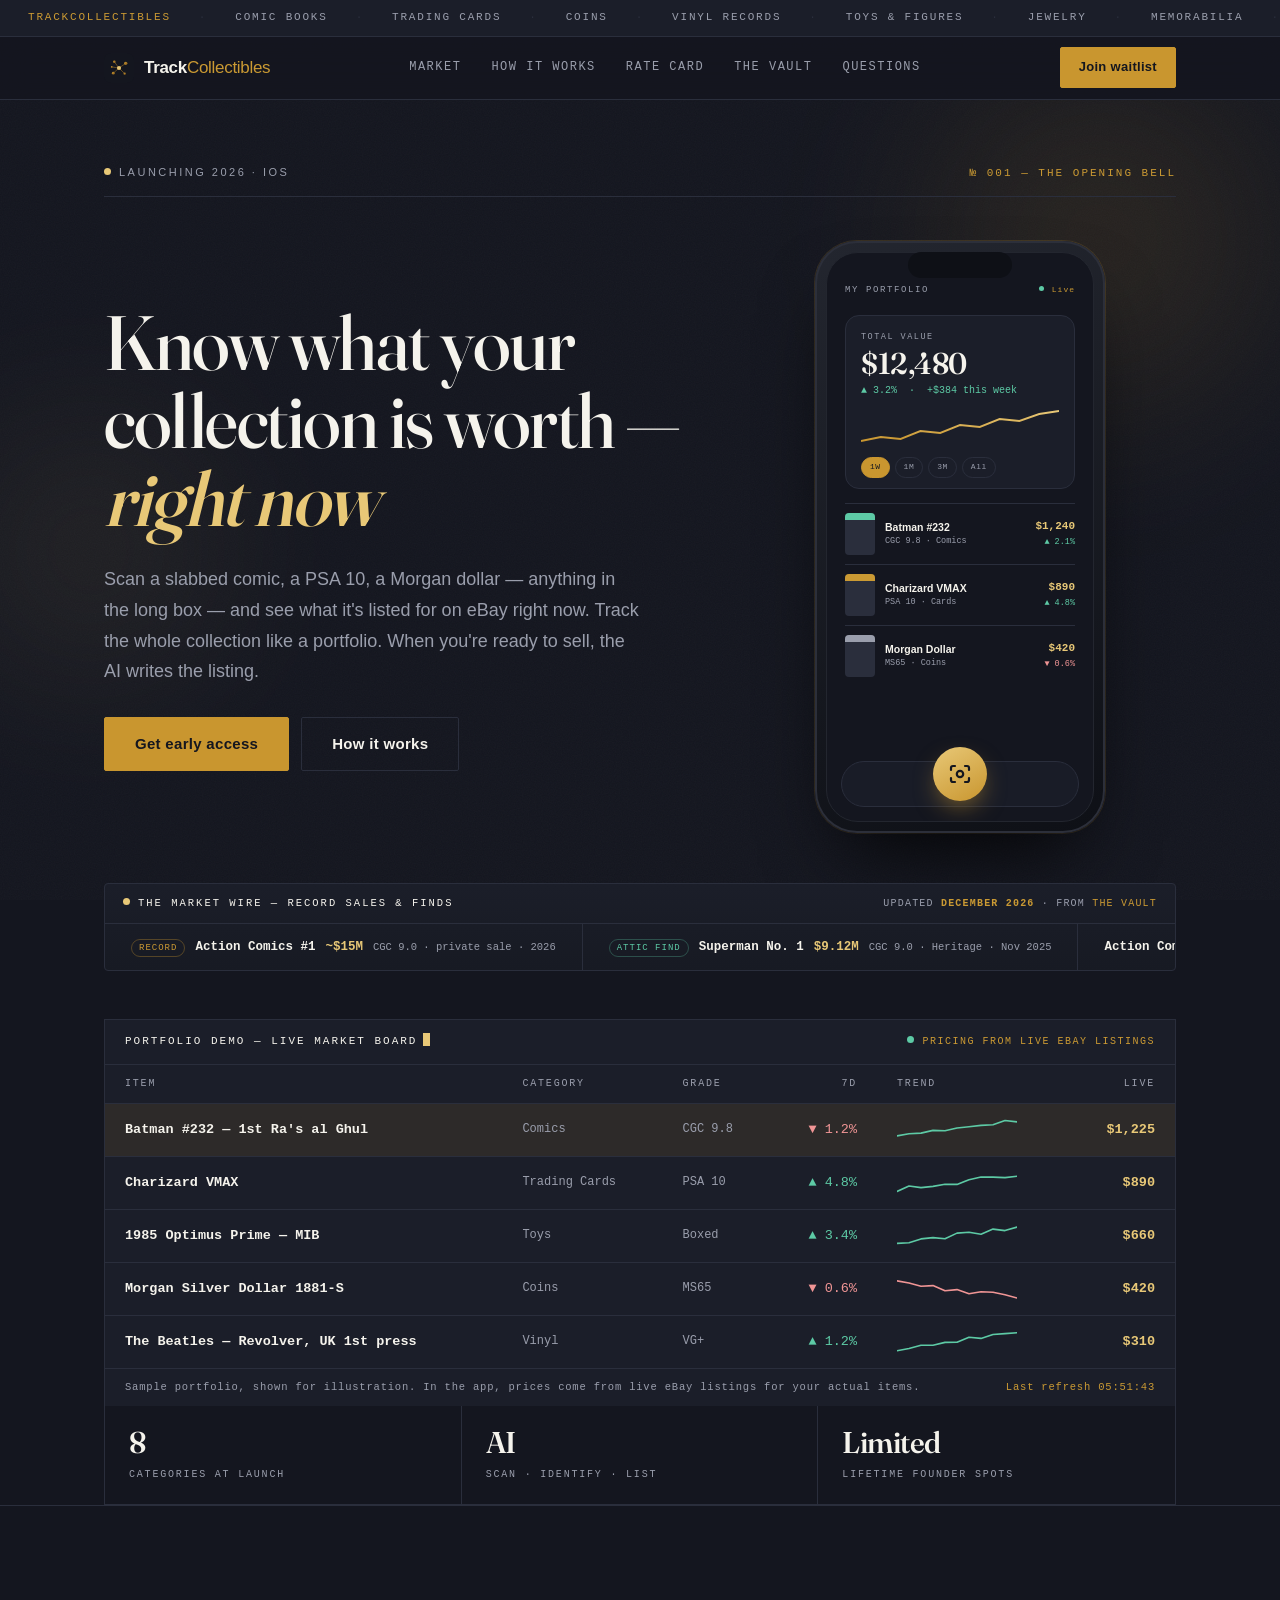
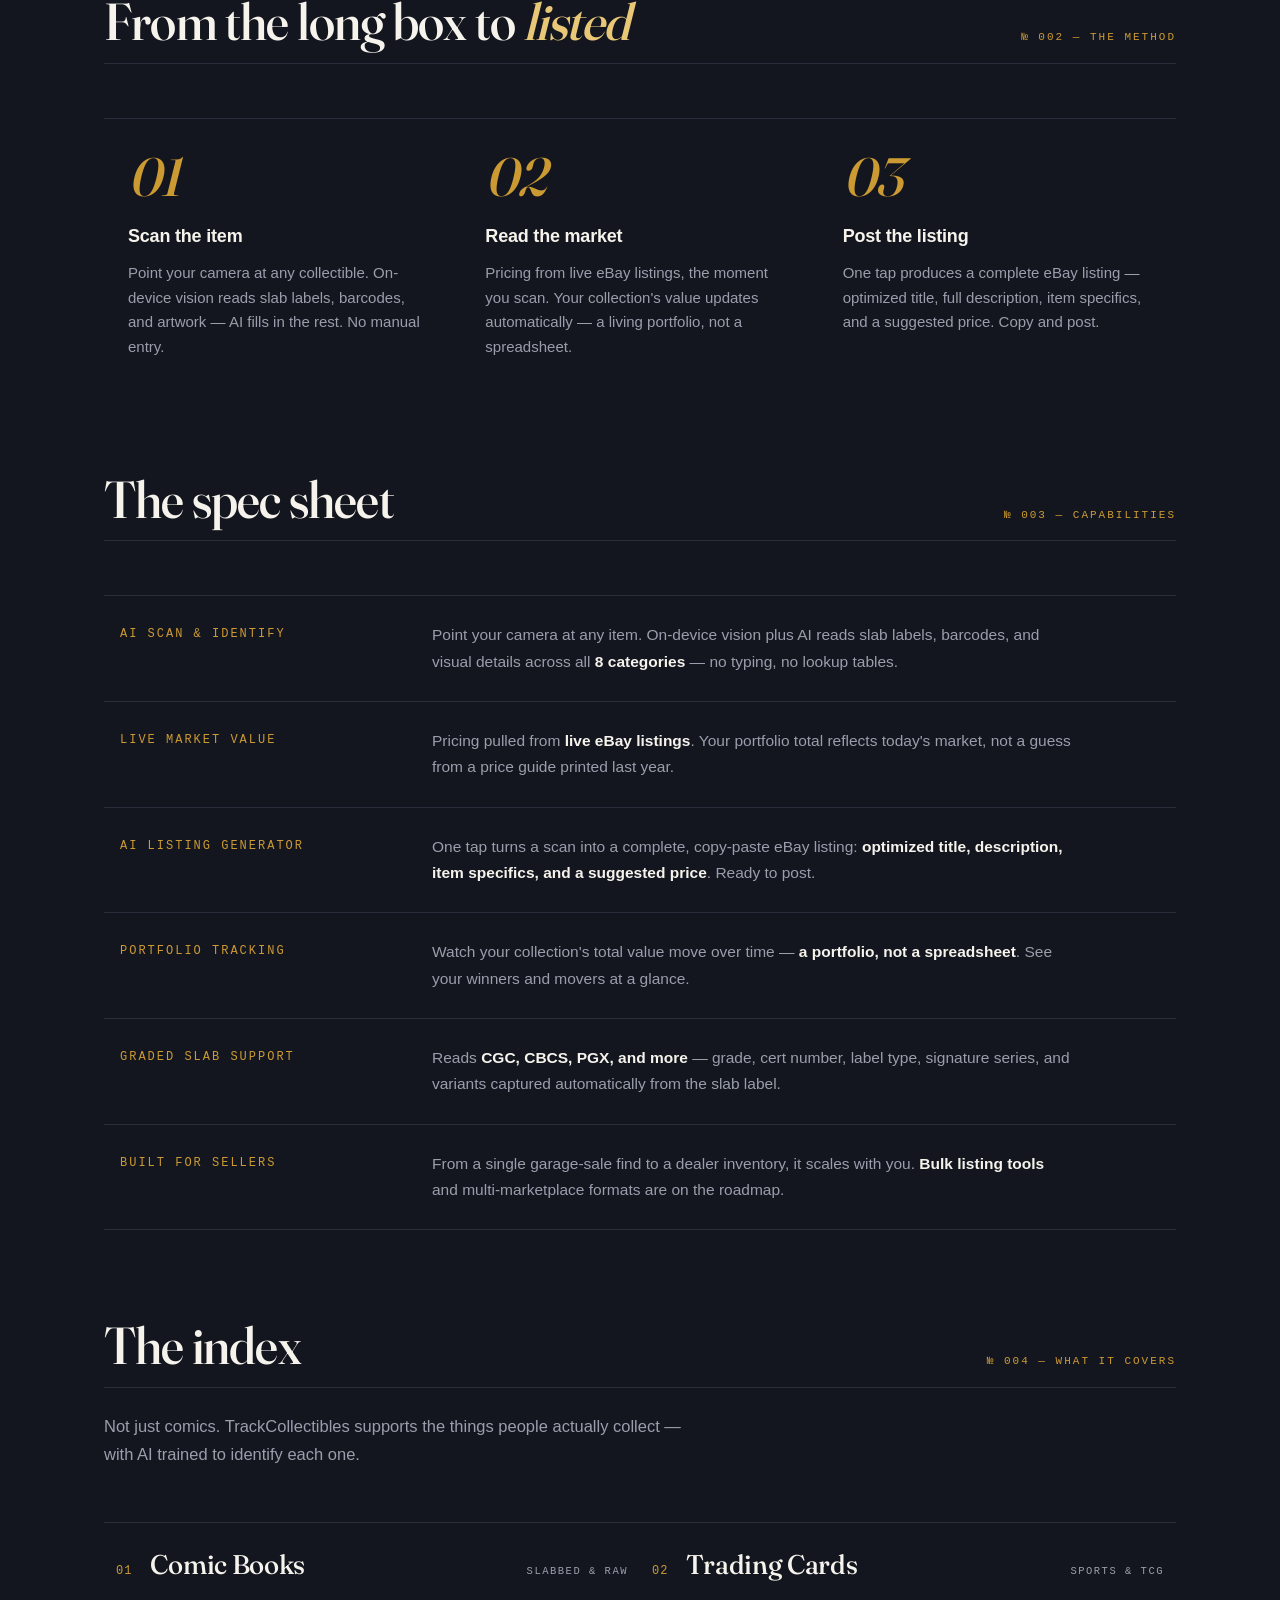
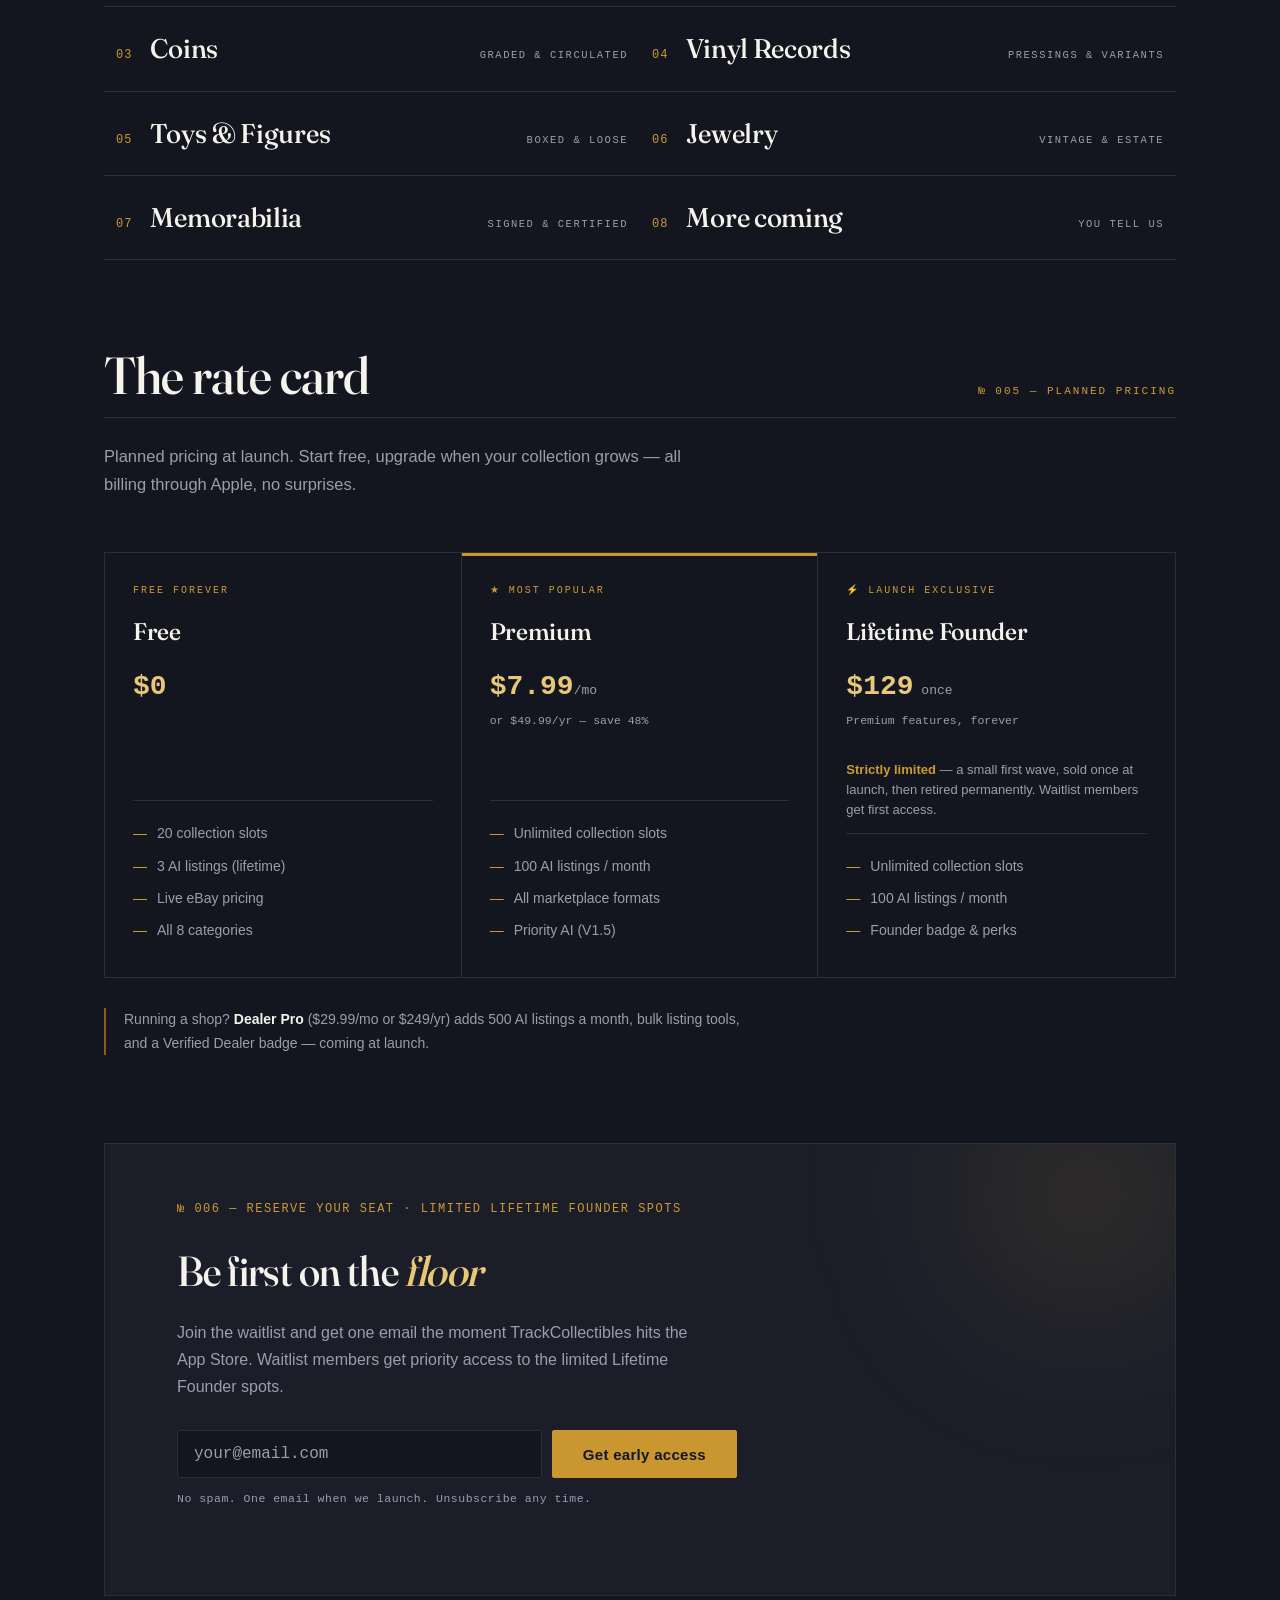
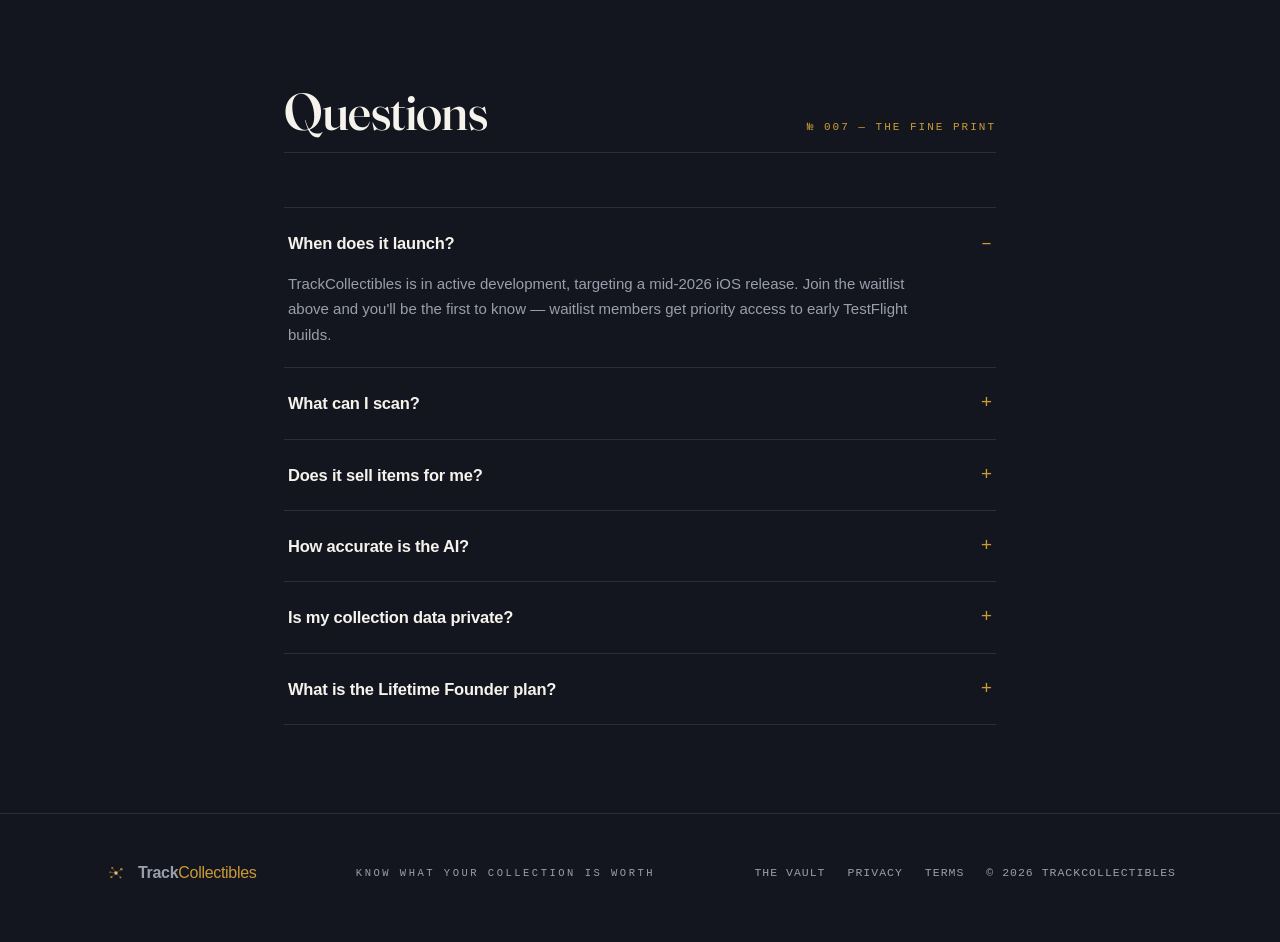
==== index.html @ 546a1c3e "Homepage overhaul: app mockup, live Market Wire, animated board, limited copy" ====
<!DOCTYPE html>
<html lang="en">
<head>
<meta charset="utf-8">
<meta name="viewport" content="width=device-width, initial-scale=1">
<title>TrackCollectibles — Know What Your Collection Is Worth</title>
<meta name="description" content="Know what your collection is worth — right now. Scan comics, cards, coins and more, see live eBay prices, and generate ready-to-post listings with AI.">
<meta name="msvalidate.01" content="5D497D62482591A45C91C649ECCD8FC4">

<meta http-equiv="Content-Security-Policy" content="default-src 'self'; img-src 'self' data:; style-src 'self' 'unsafe-inline'; font-src 'self'; script-src 'self'; connect-src 'self' https://formspree.io; base-uri 'self'; form-action 'self' https://formspree.io; frame-ancestors 'none'; upgrade-insecure-requests">
<meta name="referrer" content="strict-origin-when-cross-origin">
<meta name="robots" content="index, follow">
<meta name="theme-color" content="#14161F">
<link rel="canonical" href="https://trackcollectibles.com/">

<meta property="og:type" content="website">
<meta property="og:site_name" content="TrackCollectibles">
<meta property="og:title" content="TrackCollectibles — Know What Your Collection Is Worth">
<meta property="og:description" content="Know what your collection is worth — right now. Scan, price, and list with AI.">
<meta property="og:url" content="https://trackcollectibles.com/">
<meta property="og:image" content="https://trackcollectibles.com/og-image.png">
<meta name="twitter:card" content="summary_large_image">
<meta name="twitter:title" content="TrackCollectibles — Know What Your Collection Is Worth">
<meta name="twitter:description" content="Know what your collection is worth — right now. Scan, price, and list with AI.">
<meta name="twitter:image" content="https://trackcollectibles.com/og-image.png">

<link rel="icon" type="image/png" href="favicon.png">
<link rel="apple-touch-icon" href="apple-touch-icon.png">
<link rel="preload" href="fonts/fraunces-latin-full-normal.woff2" as="font" type="font/woff2" crossorigin>
<script src="app.js" defer></script>

<script type="application/ld+json">
{
  "@context": "https://schema.org",
  "@graph": [
    {
      "@type": "Organization",
      "@id": "https://trackcollectibles.com/#org",
      "name": "TrackCollectibles",
      "url": "https://trackcollectibles.com/",
      "logo": "https://trackcollectibles.com/apple-touch-icon.png",
      "email": "support@trackcollectibles.com",
      "description": "TrackCollectibles is an iOS app that helps collectors scan, value, and list their collectibles using AI and live eBay market pricing."
    },
    {
      "@type": "WebSite",
      "@id": "https://trackcollectibles.com/#website",
      "url": "https://trackcollectibles.com/",
      "name": "TrackCollectibles",
      "publisher": { "@id": "https://trackcollectibles.com/#org" }
    },
    {
      "@type": "SoftwareApplication",
      "name": "TrackCollectibles",
      "url": "https://trackcollectibles.com/",
      "applicationCategory": "LifestyleApplication",
      "operatingSystem": "iOS",
      "description": "Scan any collectible — comics, trading cards, coins, vinyl records, toys, jewelry, memorabilia — and see live eBay market values. Track your collection like a portfolio and generate complete, ready-to-post eBay listings with AI. Launching 2026 on iOS.",
      "publisher": { "@id": "https://trackcollectibles.com/#org" }
    },
    {
      "@type": "FAQPage",
      "mainEntity": [
        {
          "@type": "Question",
          "name": "When does TrackCollectibles launch?",
          "acceptedAnswer": { "@type": "Answer", "text": "TrackCollectibles is in active development, targeting a mid-2026 iOS release. Waitlist members get priority access to early TestFlight builds." }
        },
        {
          "@type": "Question",
          "name": "What can I scan?",
          "acceptedAnswer": { "@type": "Answer", "text": "Comics, trading cards, coins, vinyl records, toys and figures, jewelry, memorabilia, and more. The AI identifies items from a photo and pulls live market pricing automatically. Graded slabs (CGC, CBCS, PGX, and more) are fully supported." }
        },
        {
          "@type": "Question",
          "name": "Does it sell items for me?",
          "acceptedAnswer": { "@type": "Answer", "text": "In V1, the app generates a complete, ready-to-paste eBay listing that you review and post yourself — no auto-listing. Direct in-app selling and trading are on the V2 roadmap." }
        },
        {
          "@type": "Question",
          "name": "How accurate is the AI?",
          "acceptedAnswer": { "@type": "Answer", "text": "Very accurate on text-rich items like graded slabs, where it reads the label directly. For raw items it uses visual AI plus cross-referenced database lookups. You always review and confirm the identification before saving." }
        },
        {
          "@type": "Question",
          "name": "Is my collection data private?",
          "acceptedAnswer": { "@type": "Answer", "text": "Yes. Scan photos are processed and discarded — they're not stored permanently. Your collection data is yours, stored securely in your account." }
        },
        {
          "@type": "Question",
          "name": "What is the Lifetime Founder plan?",
          "acceptedAnswer": { "@type": "Answer", "text": "A one-time $129 payment that gives you unlimited collection slots and 100 AI listings per month — for life. It's strictly limited and will never be reopened once sold out. Early waitlist members get first access." }
        }
      ]
    }
  ]
}
</script>

<style>
@font-face{
  font-family:"Fraunces";
  src:url("fonts/fraunces-latin-full-normal.woff2") format("woff2-variations");
  font-weight:100 900;
  font-style:normal;
  font-display:swap;
}
:root{
  --ink:#14161F; --ink-2:#1B1E29; --panel:#20232F;
  --gold-a:#C9962F; --gold-b:#8A5E1C; --gold-core:#E8C877;
  --gold-text:#CB9A33; --offwhite:#F5F3EC; --muted:#9A9EAC; --line:#2A2E3C;
  --up:#5DCAA5; --dn:#F09595;
  --serif:"Fraunces",Georgia,"Times New Roman",serif;
  --mono:ui-monospace,"SF Mono",Menlo,Consolas,monospace;
}
*{box-sizing:border-box;margin:0;padding:0}
html{scroll-behavior:smooth}
body{
  background:var(--ink);color:var(--offwhite);
  font-family:-apple-system,BlinkMacSystemFont,"Segoe UI",Helvetica,Arial,sans-serif;
  line-height:1.6;-webkit-font-smoothing:antialiased;position:relative;overflow-x:hidden;
}
/* film-grain texture overlay — adds depth, kills the flat "template" look */
body::before{
  content:"";position:fixed;inset:0;z-index:1;pointer-events:none;opacity:.035;
  background-image:url("data:image/svg+xml,%3Csvg xmlns='http://www.w3.org/2000/svg' width='160' height='160'%3E%3Cfilter id='n'%3E%3CfeTurbulence type='fractalNoise' baseFrequency='0.85' numOctaves='2' stitchTiles='stitch'/%3E%3C/filter%3E%3Crect width='100%25' height='100%25' filter='url(%23n)'/%3E%3C/svg%3E");
}
a{color:inherit;text-decoration:none}
.wrap{max-width:1120px;margin:0 auto;padding:0 24px;position:relative;z-index:2}
.visually-hidden{position:absolute;width:1px;height:1px;padding:0;margin:-1px;overflow:hidden;clip:rect(0,0,0,0);white-space:nowrap;border:0}
::selection{background:rgba(201,150,47,.35)}

/* type utilities */
.smallcaps{font-size:11px;letter-spacing:2.5px;text-transform:uppercase;color:var(--muted)}
.lotno{font-family:var(--mono);font-size:11px;letter-spacing:2px;color:var(--gold-text)}
.mono{font-family:var(--mono);font-variant-numeric:tabular-nums}
.up{color:var(--up)}
.dn{color:var(--dn)}

.btn{
  position:relative;display:inline-block;padding:14px 30px;font-weight:600;font-size:15px;
  background:var(--gold-a);color:var(--ink);
  border:1px solid var(--gold-a);cursor:pointer;font-family:inherit;border-radius:2px;
  letter-spacing:.3px;transition:transform .15s,box-shadow .2s,background .15s,color .15s;white-space:nowrap;overflow:hidden;
}
.btn:hover{background:var(--gold-core);border-color:var(--gold-core);transform:translateY(-2px);box-shadow:0 10px 30px -8px rgba(201,150,47,.5)}
.btn:active{transform:translateY(0)}
/* sheen sweep on hover */
.btn::after{content:"";position:absolute;top:0;left:-120%;width:60%;height:100%;
  background:linear-gradient(100deg,transparent,rgba(255,255,255,.45),transparent);transform:skewX(-18deg);transition:left .55s ease}
.btn:hover::after{left:140%}
.btn-ghost{background:transparent;color:var(--offwhite);border:1px solid var(--line)}
.btn-ghost:hover{background:transparent;border-color:var(--gold-a);color:var(--gold-core);box-shadow:none}
.btn-ghost::after{display:none}

/* scroll reveal */
.reveal{opacity:0;transform:translateY(14px);transition:opacity .6s ease,transform .6s ease}
.reveal.in{opacity:1;transform:none}
@media(prefers-reduced-motion:reduce){
  .reveal{opacity:1;transform:none;transition:none}
  html{scroll-behavior:auto}
  .ticker-track,.wire-track,.live-dot,.cursor,.phone-wrap,.glow{animation:none !important}
  .phone-wrap{transform:none !important}
}

/* ambient gold glow behind hero */
.glow{position:absolute;border-radius:50%;filter:blur(70px);z-index:0;pointer-events:none;opacity:.5}
.glow-1{width:520px;height:520px;background:radial-gradient(circle,rgba(201,150,47,.30),transparent 70%);top:-120px;right:-80px;animation:drift1 18s ease-in-out infinite alternate}
.glow-2{width:420px;height:420px;background:radial-gradient(circle,rgba(232,200,119,.18),transparent 70%);top:240px;left:-120px;animation:drift2 22s ease-in-out infinite alternate}
@keyframes drift1{to{transform:translate(-40px,40px) scale(1.1)}}
@keyframes drift2{to{transform:translate(40px,-30px) scale(1.08)}}

/* ── TICKER (categories) ── */
.ticker{overflow:hidden;border-bottom:1px solid var(--line);background:var(--ink-2);user-select:none;position:relative;z-index:2}
.ticker-track{display:flex;width:max-content;animation:tick 46s linear infinite}
@keyframes tick{from{transform:translateX(0)}to{transform:translateX(-50%)}}
.ticker-group{display:flex;align-items:center;padding:9px 0;font-family:var(--mono);font-size:11px;letter-spacing:1.8px;text-transform:uppercase;color:var(--muted)}
.ticker-group span{padding:0 28px;white-space:nowrap}
.ticker-group .t-gold{color:var(--gold-text)}
.ticker-group .t-sep{color:var(--line);padding:0}

/* ── NAV ── */
header{position:sticky;top:0;z-index:50;background:rgba(20,22,31,.85);backdrop-filter:blur(14px);border-bottom:1px solid var(--line)}
.nav-in{display:flex;align-items:center;justify-content:space-between;height:62px}
.brand{display:flex;align-items:center;gap:10px;font-size:17px;font-weight:600;letter-spacing:-.3px}
.brand .word span{color:var(--gold-text);font-weight:400}
.nav-links{display:flex;gap:30px;font-family:var(--mono);font-size:12px;letter-spacing:1.5px;text-transform:uppercase;color:var(--muted)}
.nav-links a{position:relative;transition:color .15s}
.nav-links a::after{content:"";position:absolute;left:0;bottom:-6px;width:0;height:1px;background:var(--gold-a);transition:width .25s}
.nav-links a:hover{color:var(--gold-core)}
.nav-links a:hover::after{width:100%}
@media(max-width:760px){.nav-links{display:none}}
.btn.nav-cta{padding:9px 18px;font-size:13px}

/* ── HERO ── */
.hero{padding:64px 0 0;border-bottom:1px solid var(--line);position:relative;overflow:hidden}
.hero-rule{display:flex;justify-content:space-between;align-items:baseline;border-bottom:1px solid var(--line);padding-bottom:14px;margin-bottom:44px;flex-wrap:wrap;gap:8px}
.live-dot{display:inline-block;width:7px;height:7px;background:var(--gold-core);border-radius:50%;margin-right:8px;vertical-align:1px;animation:pulse 2s ease-in-out infinite;box-shadow:0 0 0 0 rgba(232,200,119,.6)}
@keyframes pulse{0%,100%{opacity:1;box-shadow:0 0 0 0 rgba(232,200,119,.5)}50%{opacity:.5;box-shadow:0 0 0 6px rgba(232,200,119,0)}}
.live-dot.green{background:var(--up);animation:pulseG 2s ease-in-out infinite}
@keyframes pulseG{0%,100%{opacity:1;box-shadow:0 0 0 0 rgba(93,202,165,.5)}50%{opacity:.5;box-shadow:0 0 0 6px rgba(93,202,165,0)}}

.hero-grid{display:grid;grid-template-columns:minmax(0,1.15fr) minmax(0,.85fr);gap:54px;align-items:center;margin-bottom:50px}
@media(max-width:900px){.hero-grid{grid-template-columns:1fr;gap:40px}}
.hero h1{
  font-family:var(--serif);font-weight:480;
  font-variation-settings:"opsz" 144,"SOFT" 0,"WONK" 0;
  font-size:clamp(40px,6vw,80px);line-height:1.02;letter-spacing:-1.5px;margin-bottom:26px;
}
.hero h1 .wonk{font-variation-settings:"opsz" 144,"SOFT" 0,"WONK" 1;font-style:italic;font-weight:540;color:var(--gold-core)}
.hero-lead p{font-size:clamp(16px,1.9vw,18px);color:var(--muted);line-height:1.7;max-width:540px;margin-bottom:30px}
.hero-cta{display:flex;gap:12px;flex-wrap:wrap}

/* phone mockup */
.phone-wrap{justify-self:center;animation:float 6s ease-in-out infinite;will-change:transform}
@keyframes float{0%,100%{transform:translateY(0)}50%{transform:translateY(-12px)}}
.phone{width:290px;height:592px;border-radius:42px;background:linear-gradient(160deg,#23262f,#0e1016);
  padding:11px;box-shadow:0 40px 80px -30px rgba(0,0,0,.9),0 0 0 1px rgba(201,150,47,.18),inset 0 0 0 2px #2c2f3a;position:relative}
.phone-screen{width:100%;height:100%;border-radius:32px;background:var(--ink);overflow:hidden;position:relative;border:1px solid #23262f}
.phone-notch{position:absolute;top:11px;left:50%;transform:translateX(-50%);width:104px;height:26px;background:#0e1016;border-radius:14px;z-index:5}
.ps-pad{padding:30px 18px 16px}
.ps-top{display:flex;justify-content:space-between;align-items:center;margin-bottom:18px}
.ps-top .ps-h{font-family:var(--mono);font-size:9px;letter-spacing:1.6px;text-transform:uppercase;color:var(--muted)}
.ps-top .ps-live{font-family:var(--mono);font-size:8px;letter-spacing:1px;color:var(--gold-text)}
.ps-card{background:var(--ink-2);border:1px solid var(--line);border-radius:14px;padding:15px 15px 8px;margin-bottom:14px;position:relative;overflow:hidden}
.ps-card .ps-label{font-family:var(--mono);font-size:8.5px;letter-spacing:1.5px;text-transform:uppercase;color:var(--muted);margin-bottom:4px}
.ps-total{font-family:var(--serif);font-variation-settings:"opsz" 72;font-weight:560;font-size:30px;letter-spacing:-.5px;line-height:1}
.ps-chg{font-family:var(--mono);font-size:10px;margin:4px 0 8px}
.ps-spark{display:block;width:100%;height:42px}
.ps-chips{display:flex;gap:5px;margin:8px 0 2px}
.ps-chips span{font-family:var(--mono);font-size:8px;letter-spacing:.5px;color:var(--muted);border:1px solid var(--line);border-radius:20px;padding:3px 8px}
.ps-chips span.on{color:var(--ink);background:var(--gold-a);border-color:var(--gold-a)}
.ps-row{display:flex;align-items:center;gap:10px;padding:9px 0;border-top:1px solid var(--line)}
.ps-thumb{width:30px;height:42px;border-radius:4px;flex-shrink:0;position:relative;overflow:hidden;background:#2a2e3c}
.ps-thumb i{position:absolute;top:0;left:0;right:0;height:7px;display:block}
.ps-rinfo{flex:1;min-width:0}
.ps-rt{font-size:10.5px;font-weight:600;color:var(--offwhite);white-space:nowrap;overflow:hidden;text-overflow:ellipsis}
.ps-rg{font-family:var(--mono);font-size:8.5px;color:var(--muted)}
.ps-rv{text-align:right}
.ps-rp{font-family:var(--mono);font-size:11px;font-weight:600;color:var(--gold-core)}
.ps-rc{font-family:var(--mono);font-size:8.5px}
.ps-fab{position:absolute;bottom:20px;left:50%;transform:translateX(-50%);width:54px;height:54px;border-radius:50%;
  background:linear-gradient(150deg,var(--gold-core),var(--gold-a));display:flex;align-items:center;justify-content:center;
  box-shadow:0 10px 24px -6px rgba(201,150,47,.6);z-index:4}
.ps-fab svg{width:24px;height:24px}
.ps-tabbar{position:absolute;bottom:14px;left:14px;right:14px;height:46px;background:rgba(27,30,41,.86);backdrop-filter:blur(6px);border:1px solid var(--line);border-radius:24px;z-index:3}

/* ── MARKET WIRE (live record sales) ── */
.wire{border:1px solid var(--line);background:linear-gradient(180deg,var(--ink-2),#171a23);border-radius:4px;overflow:hidden;margin-bottom:48px;position:relative;z-index:2}
.wire-head{display:flex;justify-content:space-between;align-items:center;gap:12px;padding:11px 18px;border-bottom:1px solid var(--line);flex-wrap:wrap}
.wire-head .wl{font-family:var(--mono);font-size:10.5px;letter-spacing:2px;text-transform:uppercase;color:var(--offwhite)}
.wire-head .wr{font-family:var(--mono);font-size:10px;letter-spacing:1.2px;text-transform:uppercase;color:var(--muted)}
.wire-head .wr b{color:var(--gold-text);font-weight:600}
.wire-body{overflow:hidden;position:relative;user-select:none}
.wire-track{display:flex;width:max-content;animation:wire 40s linear infinite;will-change:transform}
.wire-body:hover .wire-track{animation-play-state:paused}
@keyframes wire{from{transform:translateX(0)}to{transform:translateX(-50%)}}
.wire-group{display:flex;align-items:center}
.wire-item{display:flex;align-items:baseline;gap:10px;padding:13px 26px;white-space:nowrap;border-right:1px solid var(--line);font-family:var(--mono);font-size:12.5px;transition:background .15s}
a.wire-item:hover{background:rgba(201,150,47,.07)}
.wire-item .wi-t{color:var(--offwhite);font-weight:600}
.wire-item .wi-p{color:var(--gold-core);font-weight:600}
.wire-item .wi-m{color:var(--muted);font-size:10.5px}
.wire-item .wi-tag{font-size:9px;letter-spacing:1px;text-transform:uppercase;color:var(--up);border:1px solid rgba(93,202,165,.3);border-radius:20px;padding:1px 7px}
.wire-item .wi-tag.rec{color:var(--gold-text);border-color:rgba(201,150,47,.35)}

/* market board */
.board{border:1px solid var(--line);border-bottom:none;background:var(--ink-2);position:relative;z-index:2}
.board-head{display:flex;justify-content:space-between;align-items:center;gap:12px;padding:13px 20px;border-bottom:1px solid var(--line);flex-wrap:wrap}
.board-head .bh-l{font-family:var(--mono);font-size:11px;letter-spacing:2px;color:var(--offwhite)}
.board-head .bh-r{font-family:var(--mono);font-size:10px;letter-spacing:1.5px;color:var(--gold-text);text-transform:uppercase}
.board-scroll{overflow-x:auto}
table.mkt{width:100%;border-collapse:collapse;font-family:var(--mono);font-variant-numeric:tabular-nums;min-width:680px}
.mkt th{font-size:10px;letter-spacing:1.8px;text-transform:uppercase;color:var(--muted);font-weight:500;text-align:left;padding:11px 20px;border-bottom:1px solid var(--line)}
.mkt th.r,.mkt td.r{text-align:right}
.mkt td{font-size:13.5px;padding:13px 20px;border-bottom:1px solid var(--line);white-space:nowrap}
.mkt tr:last-child td{border-bottom:none}
.mkt tbody tr{transition:background .4s}
.mkt tbody tr.flash{background:rgba(201,150,47,.10)}
.mkt .item{color:var(--offwhite);font-weight:600}
.mkt .cat{color:var(--muted);font-size:12px}
.mkt .grade{color:var(--muted);font-size:12px}
.mkt .px{color:var(--gold-core);font-weight:600}
.mkt .spark svg{display:block}
.board-foot{padding:10px 20px;border-top:1px solid var(--line);font-family:var(--mono);font-size:10.5px;letter-spacing:.8px;color:var(--muted);display:flex;justify-content:space-between;gap:10px;flex-wrap:wrap}
.board-foot .bf-clock{color:var(--gold-text)}
.cursor{display:inline-block;width:7px;height:13px;background:var(--gold-core);vertical-align:-2px;margin-left:6px;animation:blink 1.1s steps(1) infinite}
@keyframes blink{50%{opacity:0}}

/* stat strip */
.statstrip{display:grid;grid-template-columns:repeat(3,1fr);border:1px solid var(--line);border-top:none;margin-bottom:0}
.statstrip>div{padding:20px 24px;border-right:1px solid var(--line)}
.statstrip>div:last-child{border-right:none}
.statstrip b{display:block;font-family:var(--serif);font-variation-settings:"opsz" 72;font-weight:560;font-size:30px;letter-spacing:-.5px;line-height:1.1}
.statstrip small{font-family:var(--mono);font-size:10px;letter-spacing:1.8px;text-transform:uppercase;color:var(--muted)}
@media(max-width:560px){.statstrip{grid-template-columns:1fr}.statstrip>div{border-right:none;border-bottom:1px solid var(--line)}.statstrip>div:last-child{border-bottom:none}}

/* ── SECTIONS ── */
.section{padding:88px 0;position:relative;z-index:2}
.sec-rule{display:flex;justify-content:space-between;align-items:baseline;border-bottom:1px solid var(--line);padding-bottom:14px;margin-bottom:54px;gap:10px;flex-wrap:wrap}
h2.sec{font-family:var(--serif);font-weight:520;font-variation-settings:"opsz" 90,"SOFT" 0,"WONK" 0;font-size:clamp(30px,4.2vw,52px);letter-spacing:-.8px;line-height:1.05}
.sec .wonk{font-variation-settings:"opsz" 90,"WONK" 1;font-style:italic;color:var(--gold-core)}
.lead{color:var(--muted);max-width:600px;font-size:16.5px;line-height:1.7;margin:-30px 0 54px}

/* steps */
.steps{display:grid;grid-template-columns:repeat(3,1fr);gap:0;border-top:1px solid var(--line)}
@media(max-width:760px){.steps{grid-template-columns:1fr}}
.step{padding:30px 28px 24px 24px;border-top:2px solid transparent;margin-top:-1px;transition:background .2s,border-color .2s}
.step:hover{background:var(--ink-2);border-top-color:var(--gold-a)}
@media(max-width:760px){.step{border-bottom:1px solid var(--line);padding-bottom:28px}}
.step .num{font-family:var(--serif);font-variation-settings:"opsz" 144,"WONK" 1;font-style:italic;font-weight:500;font-size:54px;color:var(--gold-text);line-height:1;display:block;margin-bottom:18px}
.step h3{font-size:18px;letter-spacing:-.2px;margin-bottom:10px}
.step p{color:var(--muted);font-size:15px;line-height:1.65}

/* spec sheet */
.spec{border-top:1px solid var(--line)}
.spec-row{display:grid;grid-template-columns:280px 1fr;gap:32px;padding:26px 16px;border-bottom:1px solid var(--line);transition:background .2s}
.spec-row:hover{background:var(--ink-2)}
@media(max-width:700px){.spec-row{grid-template-columns:1fr;gap:8px;padding:22px 12px}}
.spec-row dt{font-family:var(--mono);font-size:12px;letter-spacing:2px;text-transform:uppercase;color:var(--gold-text);padding-top:3px}
.spec-row dd{color:var(--muted);font-size:15.5px;line-height:1.7;max-width:640px}
.spec-row dd b{color:var(--offwhite);font-weight:600}

/* index / categories */
.index{display:grid;grid-template-columns:repeat(2,1fr);border-top:1px solid var(--line)}
@media(max-width:640px){.index{grid-template-columns:1fr}}
.ix{display:flex;align-items:baseline;gap:18px;padding:20px 12px;border-bottom:1px solid var(--line);transition:background .2s,padding-left .2s}
.ix:hover{background:var(--ink-2);padding-left:20px}
.ix .n{font-family:var(--mono);font-size:12px;color:var(--gold-text);letter-spacing:1px;flex-shrink:0}
.ix .name{font-family:var(--serif);font-variation-settings:"opsz" 60;font-weight:500;font-size:clamp(20px,2.6vw,27px);letter-spacing:-.3px}
.ix .note{font-family:var(--mono);font-size:10.5px;letter-spacing:1.5px;text-transform:uppercase;color:var(--muted);margin-left:auto;text-align:right}

/* rate card */
.rates{display:grid;grid-template-columns:repeat(3,1fr);border:1px solid var(--line)}
@media(max-width:860px){.rates{grid-template-columns:1fr}}
.rate{padding:30px 28px;border-right:1px solid var(--line);display:flex;flex-direction:column;transition:background .2s,transform .2s}
.rate:hover{background:var(--ink-2)}
.rate:last-child{border-right:none}
@media(max-width:860px){.rate{border-right:none;border-bottom:1px solid var(--line)}.rate:last-child{border-bottom:none}}
.rate.pop{box-shadow:inset 0 3px 0 var(--gold-a)}
.rate .tag{font-family:var(--mono);font-size:10px;letter-spacing:2px;text-transform:uppercase;color:var(--gold-text);margin-bottom:14px}
.rate h3{font-family:var(--serif);font-variation-settings:"opsz" 60;font-weight:540;font-size:24px;letter-spacing:-.3px;margin-bottom:4px}
.rate .px-big{font-family:var(--mono);font-variant-numeric:tabular-nums;font-size:28px;font-weight:600;color:var(--gold-core);margin:10px 0 2px}
.rate .px-big small{font-size:13px;color:var(--muted);font-weight:400}
.rate .px-alt{font-family:var(--mono);font-size:11.5px;color:var(--muted);margin-bottom:18px}
.rate ul{list-style:none;margin-top:auto;padding-top:16px;border-top:1px solid var(--line)}
.rate li{font-size:14px;color:var(--muted);padding:5px 0;display:flex;gap:10px}
.rate li::before{content:"—";color:var(--gold-text);flex-shrink:0}
.founder-note{font-size:13px;color:var(--muted);line-height:1.55;margin-top:12px}
.founder-note strong{color:var(--gold-text)}
.dealer-note{color:var(--muted);font-size:14px;max-width:640px;margin:30px 0 0;line-height:1.7;border-left:2px solid var(--gold-b);padding-left:18px}
.dealer-note strong{color:var(--offwhite)}

/* waitlist */
.waitlist{border:1px solid var(--line);background:var(--ink-2);padding:56px clamp(24px,6vw,72px);position:relative;overflow:hidden}
.waitlist::before{content:"";position:absolute;width:340px;height:340px;border-radius:50%;filter:blur(80px);background:radial-gradient(circle,rgba(201,150,47,.22),transparent 70%);top:-120px;right:-80px;pointer-events:none}
.waitlist>*{position:relative;z-index:1}
.waitlist .prompt{font-family:var(--mono);font-size:12px;letter-spacing:1.5px;text-transform:uppercase;color:var(--gold-text);margin-bottom:18px}
.waitlist h2{font-family:var(--serif);font-weight:520;font-variation-settings:"opsz" 90;font-size:clamp(28px,3.6vw,42px);letter-spacing:-.6px;margin-bottom:14px}
.waitlist>p{color:var(--muted);font-size:16px;max-width:540px;margin-bottom:30px;line-height:1.7}
.form-row{display:flex;gap:10px;flex-wrap:wrap;margin-bottom:12px;max-width:560px}
.form-row input{flex:1;min-width:220px;padding:14px 16px;border:1px solid var(--line);background:var(--ink);color:var(--offwhite);font-size:16px;outline:none;transition:border-color .2s;font-family:var(--mono);border-radius:2px}
.form-row input:focus{border-color:var(--gold-a)}
.form-row input::placeholder{color:var(--muted)}
.form-note{font-family:var(--mono);font-size:11.5px;letter-spacing:.5px;color:var(--muted)}
.form-success{color:var(--gold-text);font-size:14px;min-height:20px;margin-top:10px}

/* FAQ */
.faq-wrap{max-width:760px}
details{border-bottom:1px solid var(--line);padding:20px 4px}
details:first-of-type{border-top:1px solid var(--line)}
details summary{cursor:pointer;font-weight:600;list-style:none;font-size:16.5px;display:flex;justify-content:space-between;align-items:center;letter-spacing:-.2px}
details summary::-webkit-details-marker{display:none}
details summary::after{content:"+";font-family:var(--mono);color:var(--gold-text);font-size:19px;font-weight:300;flex-shrink:0;margin-left:16px;transition:transform .2s}
details[open] summary::after{content:"–"}
details p{color:var(--muted);margin-top:12px;font-size:15px;line-height:1.7;max-width:640px}
details a{color:var(--gold-text)}

/* footer */
footer{padding:46px 0 56px;border-top:1px solid var(--line);color:var(--muted);font-size:14px;position:relative;z-index:2}
.foot-in{display:flex;justify-content:space-between;align-items:center;flex-wrap:wrap;gap:18px}
.foot-links{display:flex;gap:22px;font-family:var(--mono);font-size:11.5px;letter-spacing:1px;text-transform:uppercase}
.foot-links a:hover{color:var(--gold-core)}
.tagline{font-family:var(--mono);letter-spacing:2.5px;text-transform:uppercase;font-size:10.5px;color:var(--muted)}
</style>
</head>
<body>

<!-- ─── SVG DEFS ─── -->
<svg width="0" height="0" style="position:absolute" aria-hidden="true">
<defs>
  <linearGradient id="gold" x1="0" y1="0" x2="1" y2="1">
    <stop offset="0" stop-color="#C9962F"/><stop offset="1" stop-color="#8A5E1C"/>
  </linearGradient>
  <linearGradient id="goldv" x1="0" y1="0" x2="0" y2="1">
    <stop offset="0" stop-color="#E8C877"/><stop offset="1" stop-color="#C9962F"/>
  </linearGradient>
  <!-- Constellation logo mark -->
  <g id="mark">
    <g stroke="url(#gold)" stroke-width="2" fill="none" stroke-linecap="round">
      <line x1="58" y1="58" x2="40" y2="34"/>
      <line x1="58" y1="58" x2="84" y2="40"/>
      <line x1="58" y1="58" x2="80" y2="80"/>
      <line x1="58" y1="58" x2="36" y2="78"/>
      <line x1="58" y1="58" x2="30" y2="54"/>
    </g>
    <g fill="url(#gold)">
      <circle cx="40" cy="34" r="5"/>
      <circle cx="84" cy="40" r="6.5"/>
      <circle cx="80" cy="80" r="4.5"/>
      <circle cx="36" cy="78" r="5.5"/>
      <circle cx="30" cy="54" r="3.5"/>
    </g>
    <circle cx="58" cy="58" r="8" fill="#E8C877"/>
  </g>
</defs>
</svg>

<!-- ─── TICKER ─── -->
<div class="ticker" aria-hidden="true">
  <div class="ticker-track">
    <div class="ticker-group">
      <span class="t-gold">TrackCollectibles</span><span class="t-sep">·</span>
      <span>Comic Books</span><span class="t-sep">·</span>
      <span>Trading Cards</span><span class="t-sep">·</span>
      <span>Coins</span><span class="t-sep">·</span>
      <span>Vinyl Records</span><span class="t-sep">·</span>
      <span>Toys &amp; Figures</span><span class="t-sep">·</span>
      <span>Jewelry</span><span class="t-sep">·</span>
      <span>Memorabilia</span><span class="t-sep">·</span>
      <span class="t-gold">Live eBay pricing</span><span class="t-sep">·</span>
      <span>AI listing in one tap</span><span class="t-sep">·</span>
      <span class="t-gold">Launching 2026 — iOS</span><span class="t-sep">·</span>
    </div>
    <div class="ticker-group">
      <span class="t-gold">TrackCollectibles</span><span class="t-sep">·</span>
      <span>Comic Books</span><span class="t-sep">·</span>
      <span>Trading Cards</span><span class="t-sep">·</span>
      <span>Coins</span><span class="t-sep">·</span>
      <span>Vinyl Records</span><span class="t-sep">·</span>
      <span>Toys &amp; Figures</span><span class="t-sep">·</span>
      <span>Jewelry</span><span class="t-sep">·</span>
      <span>Memorabilia</span><span class="t-sep">·</span>
      <span class="t-gold">Live eBay pricing</span><span class="t-sep">·</span>
      <span>AI listing in one tap</span><span class="t-sep">·</span>
      <span class="t-gold">Launching 2026 — iOS</span><span class="t-sep">·</span>
    </div>
  </div>
</div>

<!-- ─── NAV ─── -->
<header>
  <div class="wrap nav-in">
    <a class="brand" href="#top">
      <svg viewBox="0 0 116 116" width="30" height="30" aria-hidden="true">
        <rect width="116" height="116" rx="26" fill="#14161F"/>
        <use href="#mark"/>
      </svg>
      <span class="word"><b>Track</b><span>Collectibles</span></span>
    </a>
    <nav class="nav-links">
      <a href="#market">Market</a>
      <a href="#how">How it works</a>
      <a href="#pricing">Rate card</a>
      <a href="vault/index.html">The Vault</a>
      <a href="#faq">Questions</a>
    </nav>
    <a class="btn nav-cta" href="#waitlist">Join waitlist</a>
  </div>
</header>

<main id="top">

<!-- ─── HERO ─── -->
<div class="hero">
  <div class="glow glow-1" aria-hidden="true"></div>
  <div class="glow glow-2" aria-hidden="true"></div>
  <div class="wrap">
    <div class="hero-rule reveal">
      <span class="smallcaps"><span class="live-dot"></span>Launching 2026 · iOS</span>
      <span class="lotno">№ 001 — THE OPENING BELL</span>
    </div>

    <div class="hero-grid">
      <div class="hero-lead reveal">
        <h1>Know what your collection is worth — <span class="wonk">right now</span></h1>
        <p>Scan a slabbed comic, a PSA 10, a Morgan dollar — anything in the long box — and see what it's listed for on eBay right now. Track the whole collection like a portfolio. When you're ready to sell, the AI writes the listing.</p>
        <div class="hero-cta">
          <a class="btn" href="#waitlist">Get early access</a>
          <a class="btn btn-ghost" href="#how">How it works</a>
        </div>
      </div>

      <!-- App phone mockup -->
      <div class="phone-wrap reveal" aria-hidden="true">
        <div class="phone">
          <div class="phone-notch"></div>
          <div class="phone-screen">
            <div class="ps-pad">
              <div class="ps-top">
                <span class="ps-h">My Portfolio</span>
                <span class="ps-live"><span class="live-dot green" style="width:5px;height:5px"></span>Live</span>
              </div>
              <div class="ps-card">
                <div class="ps-label">Total value</div>
                <div class="ps-total"><span data-portfolio>$12,480</span></div>
                <div class="ps-chg up">▲ 3.2% &nbsp;·&nbsp; +$384 this week</div>
                <svg class="ps-spark" viewBox="0 0 250 42" preserveAspectRatio="none" data-spark="hero">
                  <polyline fill="none" stroke="url(#goldv)" stroke-width="2" points="0,34 25,30 50,32 75,24 100,26 125,18 150,20 175,12 200,14 225,7 250,4"/>
                </svg>
                <div class="ps-chips"><span class="on">1W</span><span>1M</span><span>3M</span><span>All</span></div>
              </div>
              <div class="ps-row">
                <div class="ps-thumb"><i style="background:#5DCAA5"></i></div>
                <div class="ps-rinfo"><div class="ps-rt">Batman #232</div><div class="ps-rg">CGC 9.8 · Comics</div></div>
                <div class="ps-rv"><div class="ps-rp">$1,240</div><div class="ps-rc up">▲ 2.1%</div></div>
              </div>
              <div class="ps-row">
                <div class="ps-thumb"><i style="background:#CB9A33"></i></div>
                <div class="ps-rinfo"><div class="ps-rt">Charizard VMAX</div><div class="ps-rg">PSA 10 · Cards</div></div>
                <div class="ps-rv"><div class="ps-rp">$890</div><div class="ps-rc up">▲ 4.8%</div></div>
              </div>
              <div class="ps-row">
                <div class="ps-thumb"><i style="background:#9A9EAC"></i></div>
                <div class="ps-rinfo"><div class="ps-rt">Morgan Dollar</div><div class="ps-rg">MS65 · Coins</div></div>
                <div class="ps-rv"><div class="ps-rp">$420</div><div class="ps-rc dn">▼ 0.6%</div></div>
              </div>
            </div>
            <div class="ps-tabbar"></div>
            <div class="ps-fab">
              <svg viewBox="0 0 24 24" fill="none" stroke="#14161F" stroke-width="2.2" stroke-linecap="round" stroke-linejoin="round">
                <path d="M3 8V6a2 2 0 0 1 2-2h2M17 4h2a2 2 0 0 1 2 2v2M21 16v2a2 2 0 0 1-2 2h-2M7 20H5a2 2 0 0 1-2-2v-2"/>
                <circle cx="12" cy="12" r="3.2"/>
              </svg>
            </div>
          </div>
        </div>
      </div>
    </div>

    <!-- Market Wire: live record sales -->
    <div class="wire reveal" id="market">
      <div class="wire-head">
        <span class="wl"><span class="live-dot"></span>THE MARKET WIRE — RECORD SALES &amp; FINDS</span>
        <span class="wr">Updated <b data-livedate>June 2026</b> · from <a href="vault/index.html" style="color:var(--gold-text)">The Vault</a></span>
      </div>
      <div class="wire-body">
        <div class="wire-track">
          <div class="wire-group">
            <a class="wire-item" href="vault/most-expensive-comic-books-ever-sold.html"><span class="wi-tag rec">Record</span><span class="wi-t">Action Comics #1</span><span class="wi-p">~$15M</span><span class="wi-m">CGC 9.0 · private sale · 2026</span></a>
            <a class="wire-item" href="vault/most-expensive-comic-books-ever-sold.html"><span class="wi-tag">Attic find</span><span class="wi-t">Superman No. 1</span><span class="wi-p">$9.12M</span><span class="wi-m">CGC 9.0 · Heritage · Nov 2025</span></a>
            <a class="wire-item" href="vault/most-expensive-comic-books-ever-sold.html"><span class="wi-t">Action Comics #1</span><span class="wi-p">$6.0M</span><span class="wi-m">CGC 8.5 · Heritage · 2024</span></a>
            <a class="wire-item" href="vault/most-expensive-comic-books-ever-sold.html"><span class="wi-t">Amazing Fantasy #15</span><span class="wi-p">$3.6M</span><span class="wi-m">1st Spider-Man · CGC 9.6 · 2021</span></a>
            <a class="wire-item" href="vault/most-expensive-comic-books-ever-sold.html"><span class="wi-t">Batman #1</span><span class="wi-p">$2.22M</span><span class="wi-m">CGC 9.4 · Heritage · 2021</span></a>
          </div>
          <div class="wire-group" aria-hidden="true">
            <a class="wire-item" href="vault/most-expensive-comic-books-ever-sold.html"><span class="wi-tag rec">Record</span><span class="wi-t">Action Comics #1</span><span class="wi-p">~$15M</span><span class="wi-m">CGC 9.0 · private sale · 2026</span></a>
            <a class="wire-item" href="vault/most-expensive-comic-books-ever-sold.html"><span class="wi-tag">Attic find</span><span class="wi-t">Superman No. 1</span><span class="wi-p">$9.12M</span><span class="wi-m">CGC 9.0 · Heritage · Nov 2025</span></a>
            <a class="wire-item" href="vault/most-expensive-comic-books-ever-sold.html"><span class="wi-t">Action Comics #1</span><span class="wi-p">$6.0M</span><span class="wi-m">CGC 8.5 · Heritage · 2024</span></a>
            <a class="wire-item" href="vault/most-expensive-comic-books-ever-sold.html"><span class="wi-t">Amazing Fantasy #15</span><span class="wi-p">$3.6M</span><span class="wi-m">1st Spider-Man · CGC 9.6 · 2021</span></a>
            <a class="wire-item" href="vault/most-expensive-comic-books-ever-sold.html"><span class="wi-t">Batman #1</span><span class="wi-p">$2.22M</span><span class="wi-m">CGC 9.4 · Heritage · 2021</span></a>
          </div>
        </div>
      </div>
    </div>

    <!-- Demo market board -->
    <div class="board reveal">
      <div class="board-head">
        <span class="bh-l">PORTFOLIO DEMO — LIVE MARKET BOARD<span class="cursor"></span></span>
        <span class="bh-r"><span class="live-dot green"></span>Pricing from live eBay listings</span>
      </div>
      <div class="board-scroll">
        <table class="mkt" data-board>
          <thead>
            <tr><th>Item</th><th>Category</th><th>Grade</th><th class="r">7d</th><th>Trend</th><th class="r">Live</th></tr>
          </thead>
          <tbody>
            <tr>
              <td class="item">Batman #232 — 1st Ra's al Ghul</td>
              <td class="cat">Comics</td><td class="grade">CGC 9.8</td>
              <td class="r up" data-chg>▲ 2.1%</td>
              <td class="spark" data-spark="up"></td>
              <td class="r px" data-px="1240">$1,240</td>
            </tr>
            <tr>
              <td class="item">Charizard VMAX</td>
              <td class="cat">Trading Cards</td><td class="grade">PSA 10</td>
              <td class="r up" data-chg>▲ 4.8%</td>
              <td class="spark" data-spark="up"></td>
              <td class="r px" data-px="890">$890</td>
            </tr>
            <tr>
              <td class="item">1985 Optimus Prime — MIB</td>
              <td class="cat">Toys</td><td class="grade">Boxed</td>
              <td class="r up" data-chg>▲ 3.4%</td>
              <td class="spark" data-spark="up"></td>
              <td class="r px" data-px="660">$660</td>
            </tr>
            <tr>
              <td class="item">Morgan Silver Dollar 1881-S</td>
              <td class="cat">Coins</td><td class="grade">MS65</td>
              <td class="r dn" data-chg>▼ 0.6%</td>
              <td class="spark" data-spark="down"></td>
              <td class="r px" data-px="420">$420</td>
            </tr>
            <tr>
              <td class="item">The Beatles — Revolver, UK 1st press</td>
              <td class="cat">Vinyl</td><td class="grade">VG+</td>
              <td class="r up" data-chg>▲ 1.2%</td>
              <td class="spark" data-spark="up"></td>
              <td class="r px" data-px="310">$310</td>
            </tr>
          </tbody>
        </table>
      </div>
      <div class="board-foot">
        <span>Sample portfolio, shown for illustration. In the app, prices come from live eBay listings for your actual items.</span>
        <span class="bf-clock">Last refresh <span data-clock>—</span></span>
      </div>
    </div>

    <div class="statstrip reveal">
      <div><b data-count="8">8</b><small>Categories at launch</small></div>
      <div><b>AI</b><small>Scan · identify · list</small></div>
      <div><b>Limited</b><small>Lifetime Founder spots</small></div>
    </div>
  </div>
</div>

<!-- ─── HOW IT WORKS ─── -->
<section class="section" id="how">
  <div class="wrap">
    <div class="sec-rule reveal">
      <h2 class="sec">From the long box to <span class="wonk">listed</span></h2>
      <span class="lotno">№ 002 — THE METHOD</span>
    </div>
    <div class="steps">
      <div class="step reveal">
        <span class="num">01</span>
        <h3>Scan the item</h3>
        <p>Point your camera at any collectible. On-device vision reads slab labels, barcodes, and artwork — AI fills in the rest. No manual entry.</p>
      </div>
      <div class="step reveal">
        <span class="num">02</span>
        <h3>Read the market</h3>
        <p>Pricing from live eBay listings, the moment you scan. Your collection's value updates automatically — a living portfolio, not a spreadsheet.</p>
      </div>
      <div class="step reveal">
        <span class="num">03</span>
        <h3>Post the listing</h3>
        <p>One tap produces a complete eBay listing — optimized title, full description, item specifics, and a suggested price. Copy and post.</p>
      </div>
    </div>
  </div>
</section>

<!-- ─── SPEC SHEET ─── -->
<section class="section" id="features" style="padding-top:0">
  <div class="wrap">
    <div class="sec-rule reveal">
      <h2 class="sec">The spec sheet</h2>
      <span class="lotno">№ 003 — CAPABILITIES</span>
    </div>
    <dl class="spec">
      <div class="spec-row reveal">
        <dt>AI scan &amp; identify</dt>
        <dd>Point your camera at any item. On-device vision plus AI reads slab labels, barcodes, and visual details across all <b>8 categories</b> — no typing, no lookup tables.</dd>
      </div>
      <div class="spec-row reveal">
        <dt>Live market value</dt>
        <dd>Pricing pulled from <b>live eBay listings</b>. Your portfolio total reflects today's market, not a guess from a price guide printed last year.</dd>
      </div>
      <div class="spec-row reveal">
        <dt>AI listing generator</dt>
        <dd>One tap turns a scan into a complete, copy-paste eBay listing: <b>optimized title, description, item specifics, and a suggested price</b>. Ready to post.</dd>
      </div>
      <div class="spec-row reveal">
        <dt>Portfolio tracking</dt>
        <dd>Watch your collection's total value move over time — <b>a portfolio, not a spreadsheet</b>. See your winners and movers at a glance.</dd>
      </div>
      <div class="spec-row reveal">
        <dt>Graded slab support</dt>
        <dd>Reads <b>CGC, CBCS, PGX, and more</b> — grade, cert number, label type, signature series, and variants captured automatically from the slab label.</dd>
      </div>
      <div class="spec-row reveal">
        <dt>Built for sellers</dt>
        <dd>From a single garage-sale find to a dealer inventory, it scales with you. <b>Bulk listing tools</b> and multi-marketplace formats are on the roadmap.</dd>
      </div>
    </dl>
  </div>
</section>

<!-- ─── THE INDEX ─── -->
<section class="section" id="categories" style="padding-top:0">
  <div class="wrap">
    <div class="sec-rule reveal">
      <h2 class="sec">The index</h2>
      <span class="lotno">№ 004 — WHAT IT COVERS</span>
    </div>
    <p class="lead reveal">Not just comics. TrackCollectibles supports the things people actually collect — with AI trained to identify each one.</p>
    <div class="index reveal">
      <div class="ix"><span class="n">01</span><span class="name">Comic Books</span><span class="note">Slabbed &amp; raw</span></div>
      <div class="ix"><span class="n">02</span><span class="name">Trading Cards</span><span class="note">Sports &amp; TCG</span></div>
      <div class="ix"><span class="n">03</span><span class="name">Coins</span><span class="note">Graded &amp; circulated</span></div>
      <div class="ix"><span class="n">04</span><span class="name">Vinyl Records</span><span class="note">Pressings &amp; variants</span></div>
      <div class="ix"><span class="n">05</span><span class="name">Toys &amp; Figures</span><span class="note">Boxed &amp; loose</span></div>
      <div class="ix"><span class="n">06</span><span class="name">Jewelry</span><span class="note">Vintage &amp; estate</span></div>
      <div class="ix"><span class="n">07</span><span class="name">Memorabilia</span><span class="note">Signed &amp; certified</span></div>
      <div class="ix"><span class="n">08</span><span class="name">More coming</span><span class="note">You tell us</span></div>
    </div>
  </div>
</section>

<!-- ─── RATE CARD ─── -->
<section class="section" id="pricing" style="padding-top:0">
  <div class="wrap">
    <div class="sec-rule reveal">
      <h2 class="sec">The rate card</h2>
      <span class="lotno">№ 005 — PLANNED PRICING</span>
    </div>
    <p class="lead reveal">Planned pricing at launch. Start free, upgrade when your collection grows — all billing through Apple, no surprises.</p>
    <div class="rates reveal">

      <div class="rate">
        <span class="tag">Free forever</span>
        <h3>Free</h3>
        <div class="px-big">$0</div>
        <div class="px-alt">&nbsp;</div>
        <ul>
          <li>20 collection slots</li>
          <li>3 AI listings (lifetime)</li>
          <li>Live eBay pricing</li>
          <li>All 8 categories</li>
        </ul>
      </div>

      <div class="rate pop">
        <span class="tag">★ Most popular</span>
        <h3>Premium</h3>
        <div class="px-big">$7.99<small>/mo</small></div>
        <div class="px-alt">or $49.99/yr — save 48%</div>
        <ul>
          <li>Unlimited collection slots</li>
          <li>100 AI listings / month</li>
          <li>All marketplace formats</li>
          <li>Priority AI (V1.5)</li>
        </ul>
      </div>

      <div class="rate">
        <span class="tag">⚡ Launch exclusive</span>
        <h3>Lifetime Founder</h3>
        <div class="px-big">$129<small> once</small></div>
        <div class="px-alt">Premium features, forever</div>
        <p class="founder-note"><strong>Strictly limited</strong> — a small first wave, sold once at launch, then retired permanently. Waitlist members get first access.</p>
        <ul style="margin-top:12px">
          <li>Unlimited collection slots</li>
          <li>100 AI listings / month</li>
          <li>Founder badge &amp; perks</li>
        </ul>
      </div>

    </div>
    <p class="dealer-note reveal">Running a shop? <strong>Dealer Pro</strong> ($29.99/mo or $249/yr) adds 500 AI listings a month, bulk listing tools, and a Verified Dealer badge — coming at launch.</p>
  </div>
</section>

<!-- ─── WAITLIST ─── -->
<section class="section" id="waitlist" style="padding-top:0">
  <div class="wrap">
    <div class="waitlist reveal">
      <div class="prompt">№ 006 — RESERVE YOUR SEAT · Limited Lifetime Founder spots</div>
      <h2>Be first on the <span class="wonk" style="font-variation-settings:'opsz' 90,'WONK' 1;font-style:italic;color:var(--gold-core)">floor</span></h2>
      <p>Join the waitlist and get one email the moment TrackCollectibles hits the App Store. Waitlist members get priority access to the limited Lifetime Founder spots.</p>
      <form id="waitlist-form" action="https://formspree.io/f/mlgkljko" method="POST">
        <input type="text" name="_gotcha" style="display:none" tabindex="-1" autocomplete="off" aria-hidden="true">
        <div class="form-row">
          <label class="visually-hidden" for="waitlist-email">Email address</label>
          <input id="waitlist-email" type="email" name="email" required placeholder="your@email.com" autocomplete="email">
          <button class="btn" type="submit">Get early access</button>
        </div>
        <p class="form-note">No spam. One email when we launch. Unsubscribe any time.</p>
        <p class="form-success" role="status" aria-live="polite"></p>
      </form>
    </div>
  </div>
</section>

<!-- ─── FAQ ─── -->
<section class="section" id="faq" style="padding-top:0">
  <div class="wrap faq-wrap">
    <div class="sec-rule reveal">
      <h2 class="sec">Questions</h2>
      <span class="lotno">№ 007 — THE FINE PRINT</span>
    </div>
    <div>
      <details open>
        <summary>When does it launch?</summary>
        <p>TrackCollectibles is in active development, targeting a mid-2026 iOS release. Join the waitlist above and you'll be the first to know — waitlist members get priority access to early TestFlight builds.</p>
      </details>
      <details>
        <summary>What can I scan?</summary>
        <p>Comics, trading cards, coins, vinyl records, toys &amp; figures, jewelry, memorabilia, and more. The AI identifies items from a photo and pulls live market pricing automatically. Graded slabs (CGC, CBCS, PGX, and more) are fully supported.</p>
      </details>
      <details>
        <summary>Does it sell items for me?</summary>
        <p>In V1, the app generates a complete, ready-to-paste eBay listing that you review and post yourself — no auto-listing. Direct in-app selling and trading are on the V2 roadmap.</p>
      </details>
      <details>
        <summary>How accurate is the AI?</summary>
        <p>Very accurate on text-rich items like graded slabs (reads the label directly). For raw items it uses visual AI plus cross-referenced database lookups. You always review and confirm the identification before saving — nothing gets added to your collection without your approval.</p>
      </details>
      <details>
        <summary>Is my collection data private?</summary>
        <p>Yes. Scan photos are processed and discarded — they're not stored permanently. Your collection data is yours, stored securely in your account. See our <a href="privacy.html">Privacy Policy</a> for full details.</p>
      </details>
      <details>
        <summary>What is the Lifetime Founder plan?</summary>
        <p>A one-time $129 payment that gives you unlimited collection slots and 100 AI listings per month — for life. It's strictly limited and will never be reopened once sold out. Early waitlist members get first access when the app launches.</p>
      </details>
    </div>
  </div>
</section>

</main>

<!-- ─── FOOTER ─── -->
<footer>
  <div class="wrap foot-in">
    <div class="brand" style="display:flex;align-items:center;gap:10px;font-size:16px;font-weight:600">
      <svg viewBox="0 0 116 116" width="24" height="24" aria-hidden="true">
        <rect width="116" height="116" rx="26" fill="#14161F"/>
        <use href="#mark"/>
      </svg>
      <span><b>Track</b><span style="color:var(--gold-text);font-weight:400">Collectibles</span></span>
    </div>
    <div class="tagline">Know what your collection is worth</div>
    <div class="foot-links">
      <a href="vault/index.html">The Vault</a>
      <a href="privacy.html">Privacy</a>
      <a href="terms.html">Terms</a>
      <span>© 2026 TrackCollectibles</span>
    </div>
  </div>
</footer>

</body>
</html>
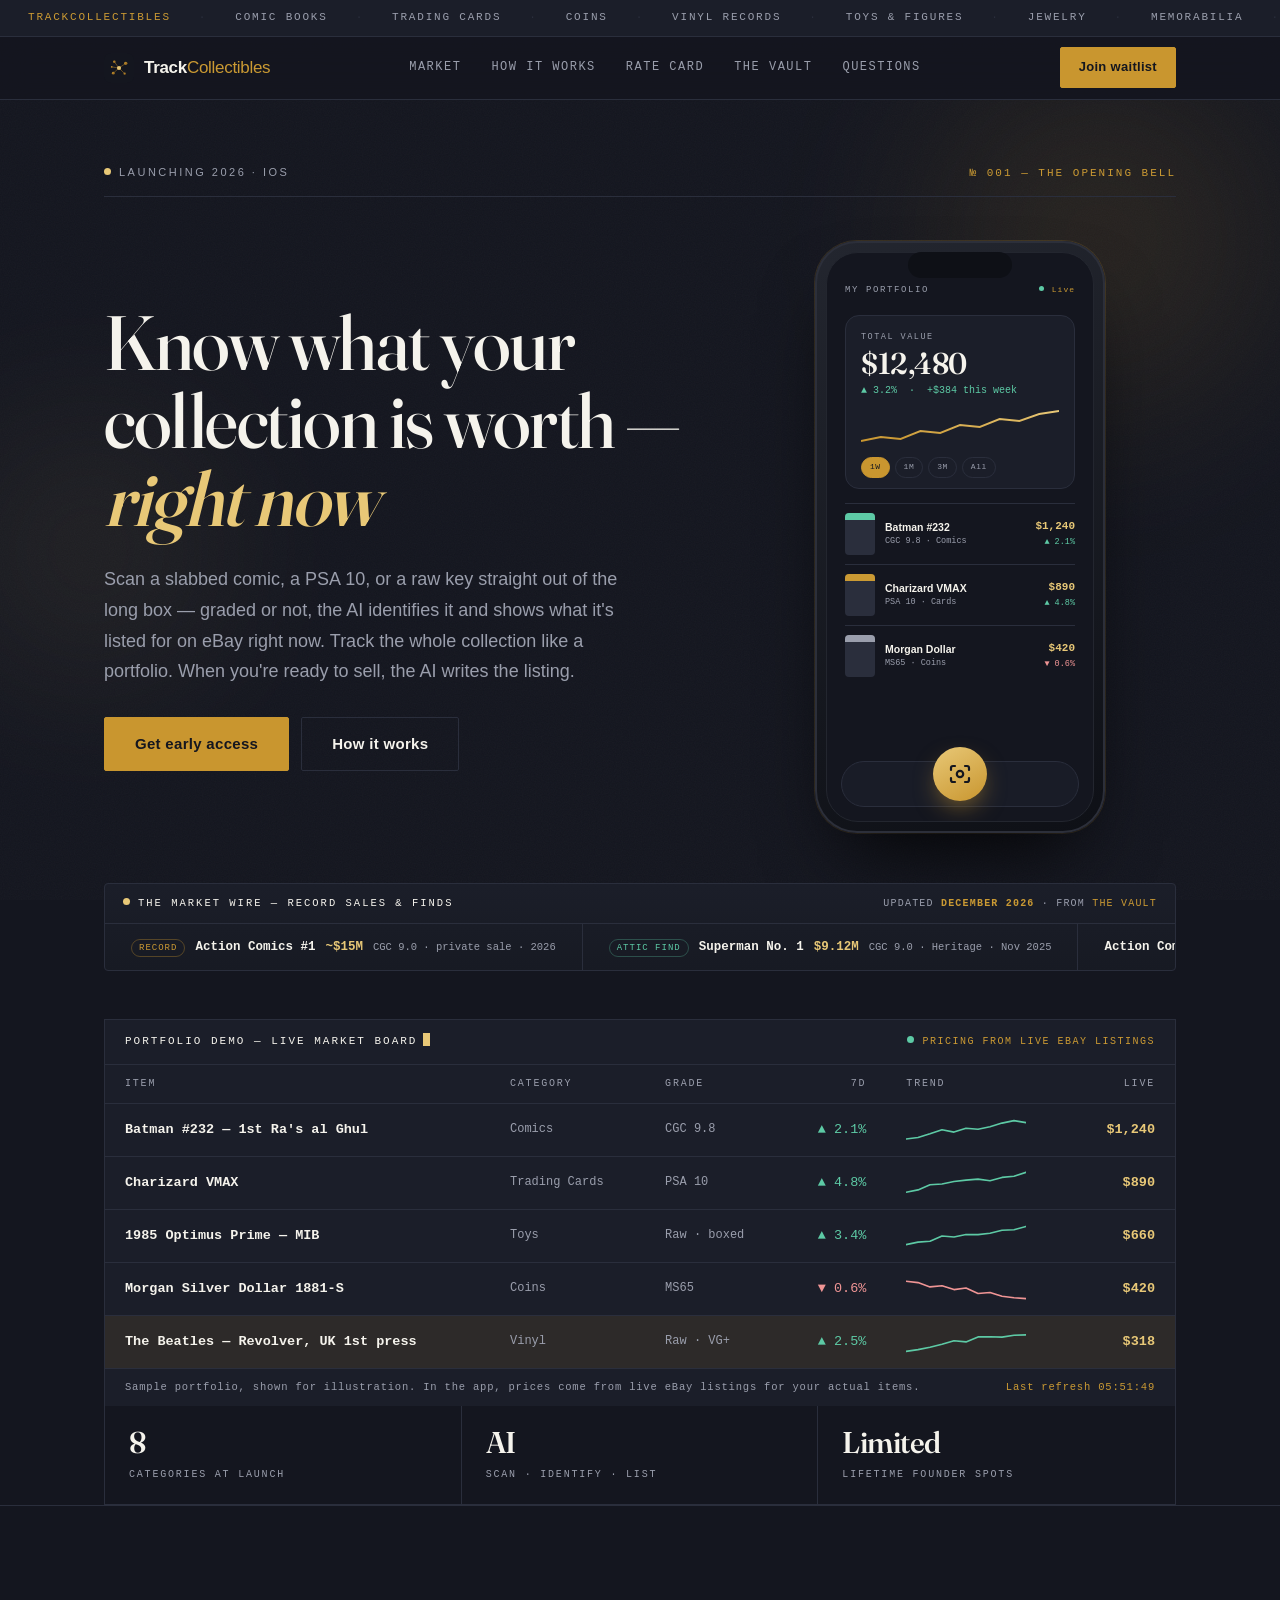
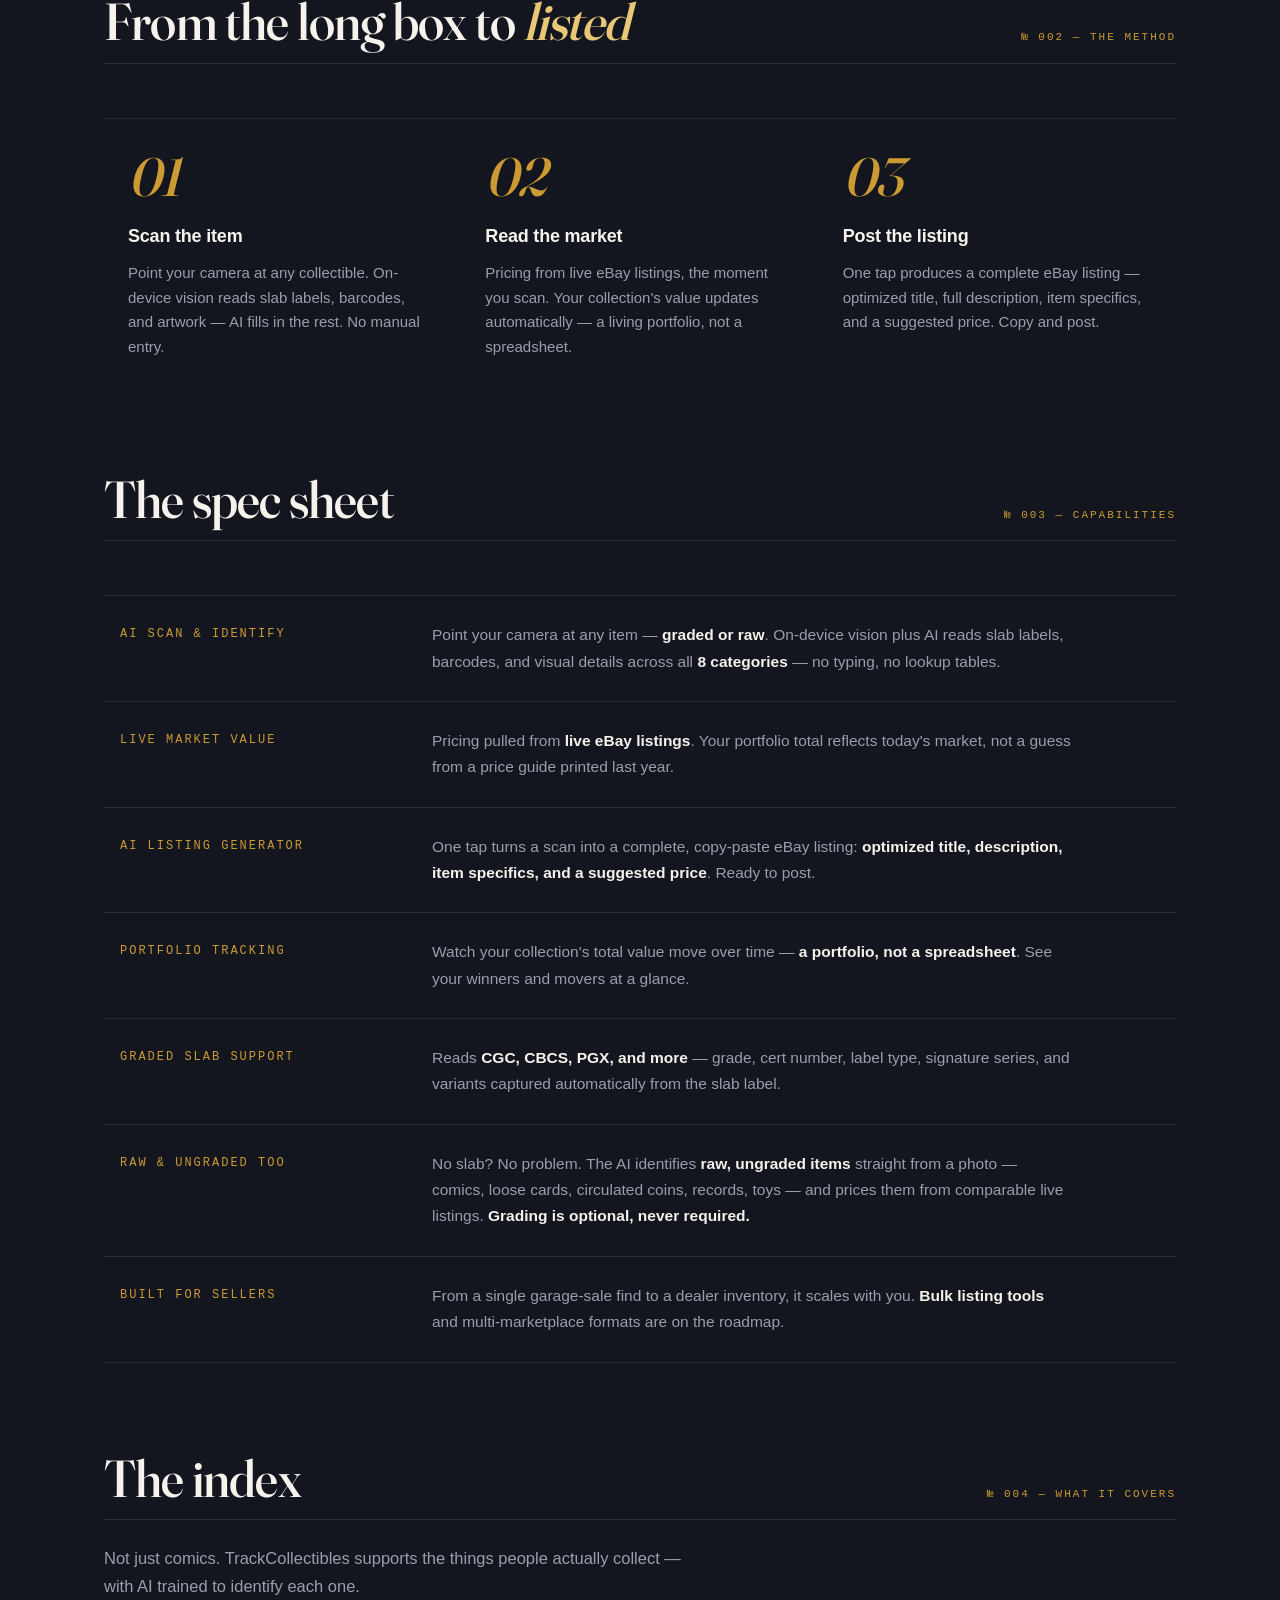
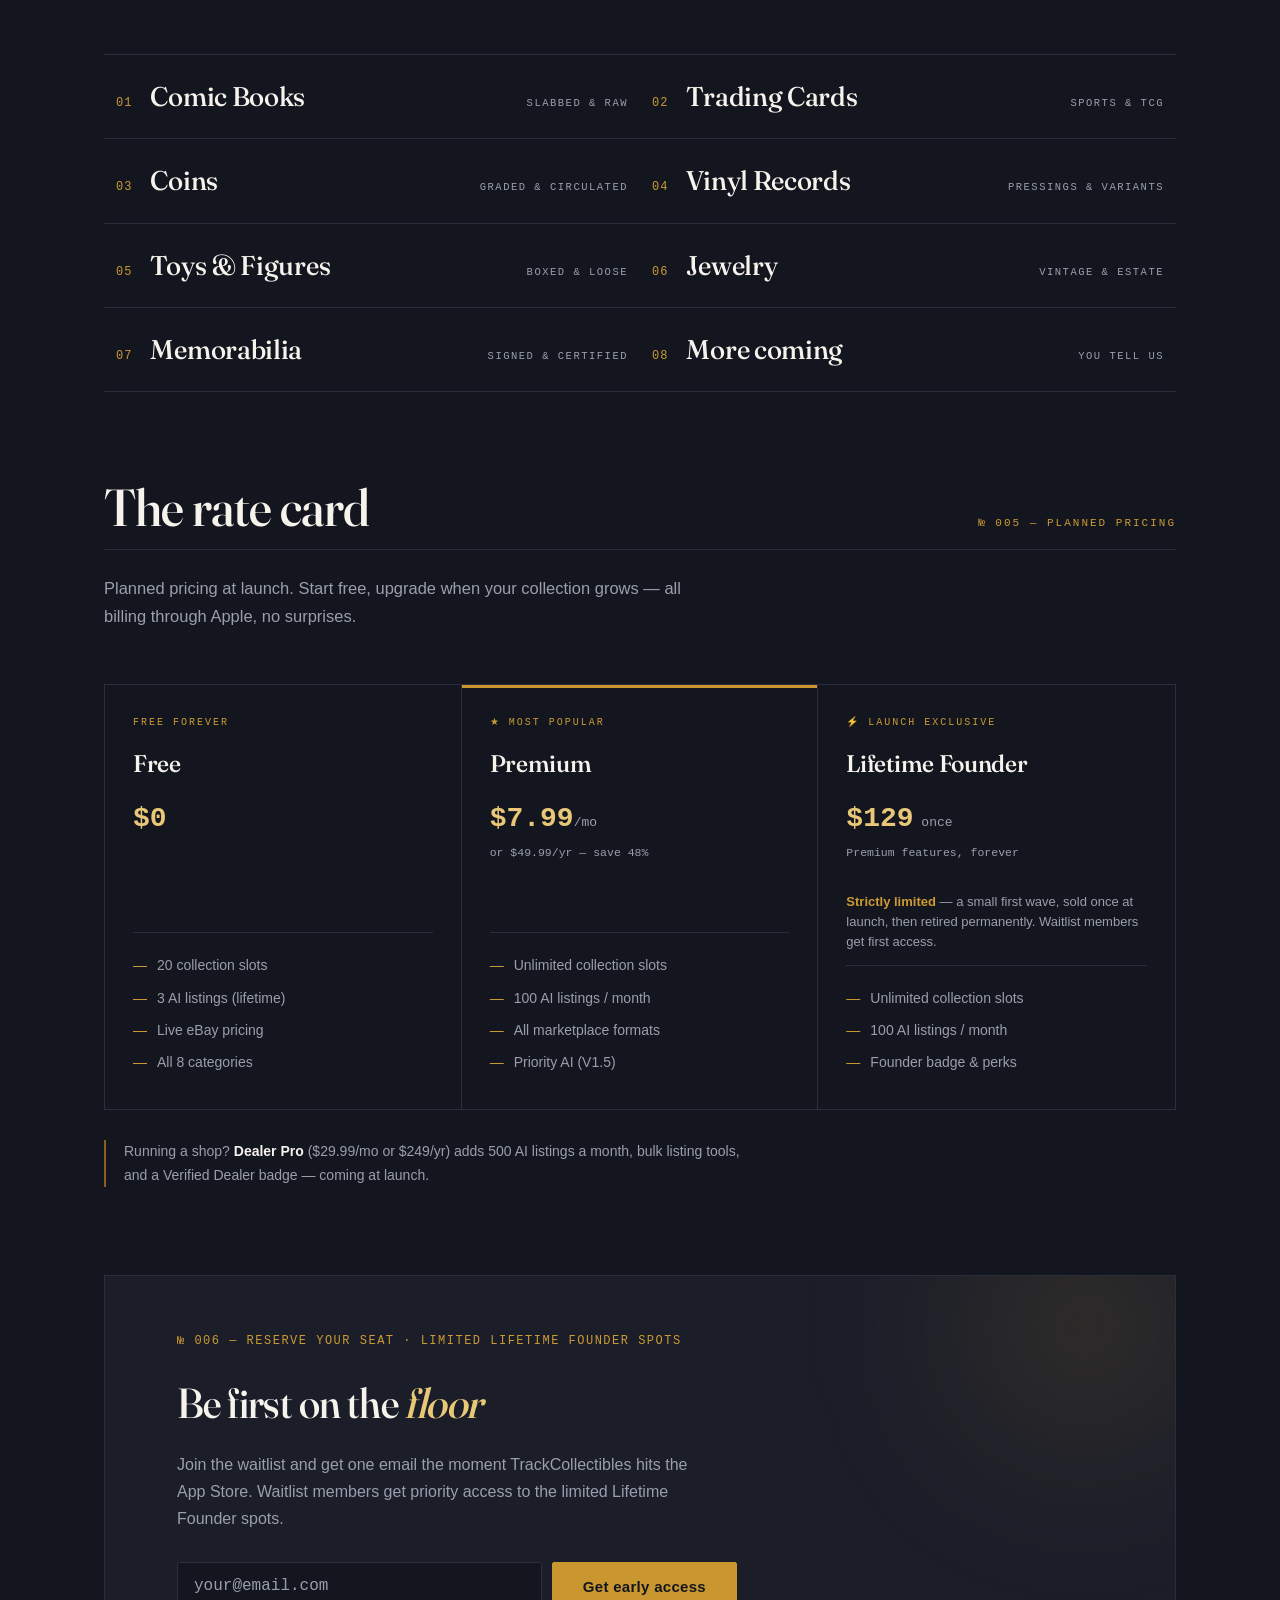
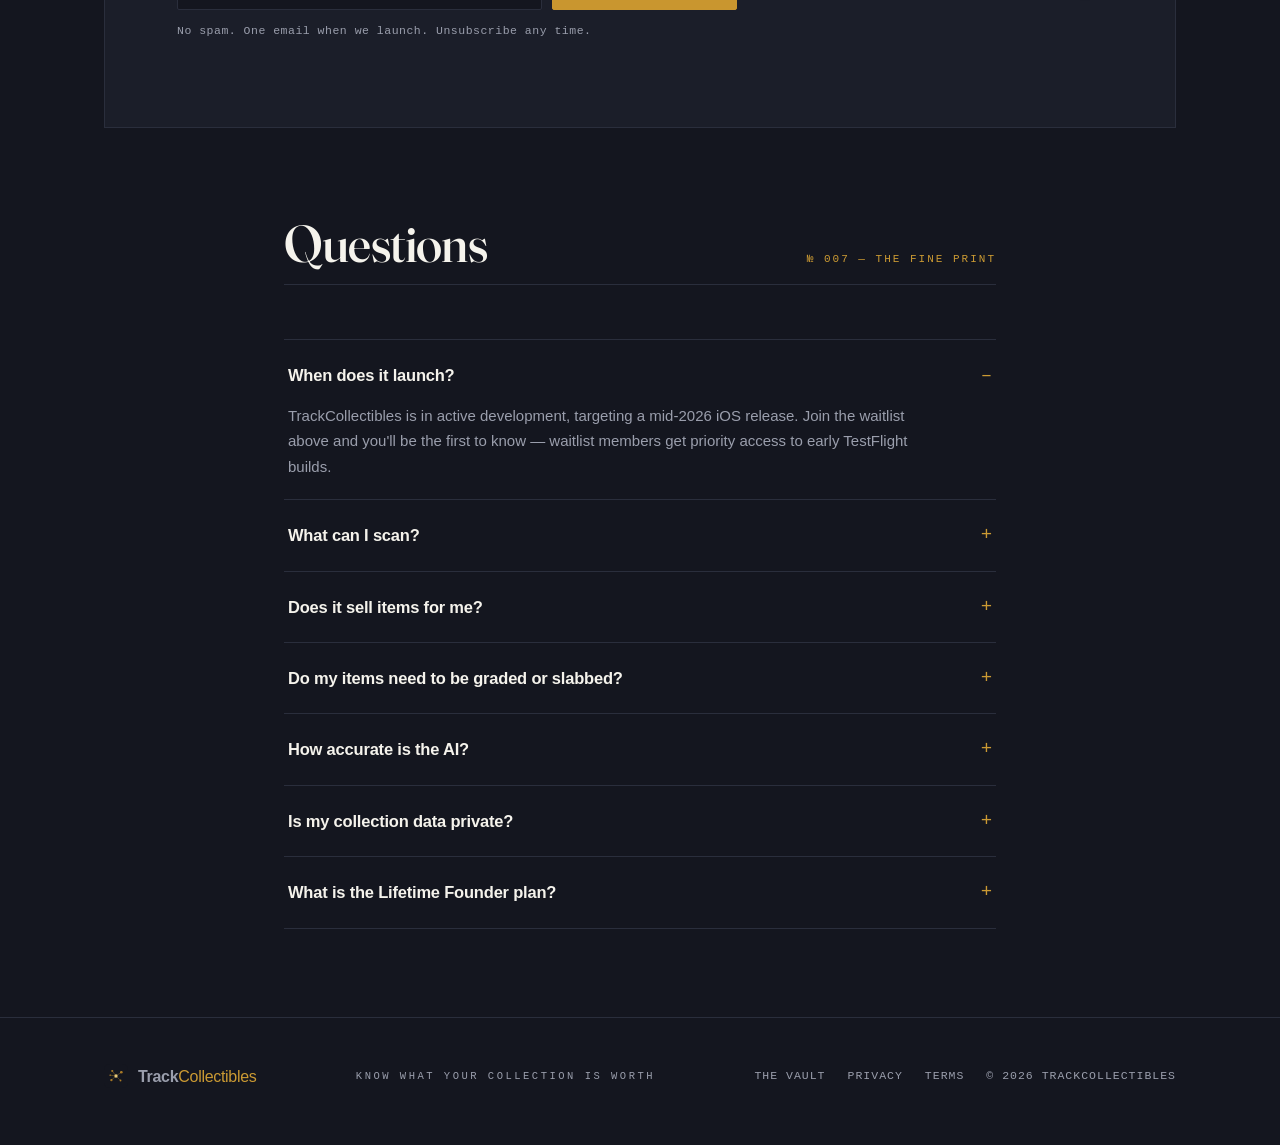
==== commit e9107d40: "Add raw/ungraded messaging" ====
--- a/index.html
+++ b/index.html
@@ -78,6 +78,11 @@
         },
         {
           "@type": "Question",
+          "name": "Do my items need to be graded or slabbed?",
+          "acceptedAnswer": { "@type": "Answer", "text": "No. TrackCollectibles works with raw, ungraded items just as well as slabbed ones. For graded slabs it reads the label directly; for raw items it identifies them visually and cross-references databases, then prices them from comparable live eBay listings. Grading is never required." }
+        },
+        {
+          "@type": "Question",
           "name": "How accurate is the AI?",
           "acceptedAnswer": { "@type": "Answer", "text": "Very accurate on text-rich items like graded slabs, where it reads the label directly. For raw items it uses visual AI plus cross-referenced database lookups. You always review and confirm the identification before saving." }
         },
@@ -484,7 +489,7 @@
     <div class="hero-grid">
       <div class="hero-lead reveal">
         <h1>Know what your collection is worth — <span class="wonk">right now</span></h1>
-        <p>Scan a slabbed comic, a PSA 10, a Morgan dollar — anything in the long box — and see what it's listed for on eBay right now. Track the whole collection like a portfolio. When you're ready to sell, the AI writes the listing.</p>
+        <p>Scan a slabbed comic, a PSA 10, or a raw key straight out of the long box — graded or not, the AI identifies it and shows what it's listed for on eBay right now. Track the whole collection like a portfolio. When you're ready to sell, the AI writes the listing.</p>
         <div class="hero-cta">
           <a class="btn" href="#waitlist">Get early access</a>
           <a class="btn btn-ghost" href="#how">How it works</a>
@@ -592,7 +597,7 @@
             </tr>
             <tr>
               <td class="item">1985 Optimus Prime — MIB</td>
-              <td class="cat">Toys</td><td class="grade">Boxed</td>
+              <td class="cat">Toys</td><td class="grade">Raw · boxed</td>
               <td class="r up" data-chg>▲ 3.4%</td>
               <td class="spark" data-spark="up"></td>
               <td class="r px" data-px="660">$660</td>
@@ -606,7 +611,7 @@
             </tr>
             <tr>
               <td class="item">The Beatles — Revolver, UK 1st press</td>
-              <td class="cat">Vinyl</td><td class="grade">VG+</td>
+              <td class="cat">Vinyl</td><td class="grade">Raw · VG+</td>
               <td class="r up" data-chg>▲ 1.2%</td>
               <td class="spark" data-spark="up"></td>
               <td class="r px" data-px="310">$310</td>
@@ -665,7 +670,7 @@
     <dl class="spec">
       <div class="spec-row reveal">
         <dt>AI scan &amp; identify</dt>
-        <dd>Point your camera at any item. On-device vision plus AI reads slab labels, barcodes, and visual details across all <b>8 categories</b> — no typing, no lookup tables.</dd>
+        <dd>Point your camera at any item — <b>graded or raw</b>. On-device vision plus AI reads slab labels, barcodes, and visual details across all <b>8 categories</b> — no typing, no lookup tables.</dd>
       </div>
       <div class="spec-row reveal">
         <dt>Live market value</dt>
@@ -682,6 +687,10 @@
       <div class="spec-row reveal">
         <dt>Graded slab support</dt>
         <dd>Reads <b>CGC, CBCS, PGX, and more</b> — grade, cert number, label type, signature series, and variants captured automatically from the slab label.</dd>
+      </div>
+      <div class="spec-row reveal">
+        <dt>Raw &amp; ungraded too</dt>
+        <dd>No slab? No problem. The AI identifies <b>raw, ungraded items</b> straight from a photo — comics, loose cards, circulated coins, records, toys — and prices them from comparable live listings. <b>Grading is optional, never required.</b></dd>
       </div>
       <div class="spec-row reveal">
         <dt>Built for sellers</dt>
@@ -808,6 +817,10 @@
         <p>In V1, the app generates a complete, ready-to-paste eBay listing that you review and post yourself — no auto-listing. Direct in-app selling and trading are on the V2 roadmap.</p>
       </details>
       <details>
+        <summary>Do my items need to be graded or slabbed?</summary>
+        <p>No. TrackCollectibles works with raw, ungraded items just as well as slabbed ones. For graded slabs it reads the label directly; for raw items it identifies them visually and cross-references databases, then prices them from comparable live eBay listings. Grading is never required.</p>
+      </details>
+      <details>
         <summary>How accurate is the AI?</summary>
         <p>Very accurate on text-rich items like graded slabs (reads the label directly). For raw items it uses visual AI plus cross-referenced database lookups. You always review and confirm the identification before saving — nothing gets added to your collection without your approval.</p>
       </details>
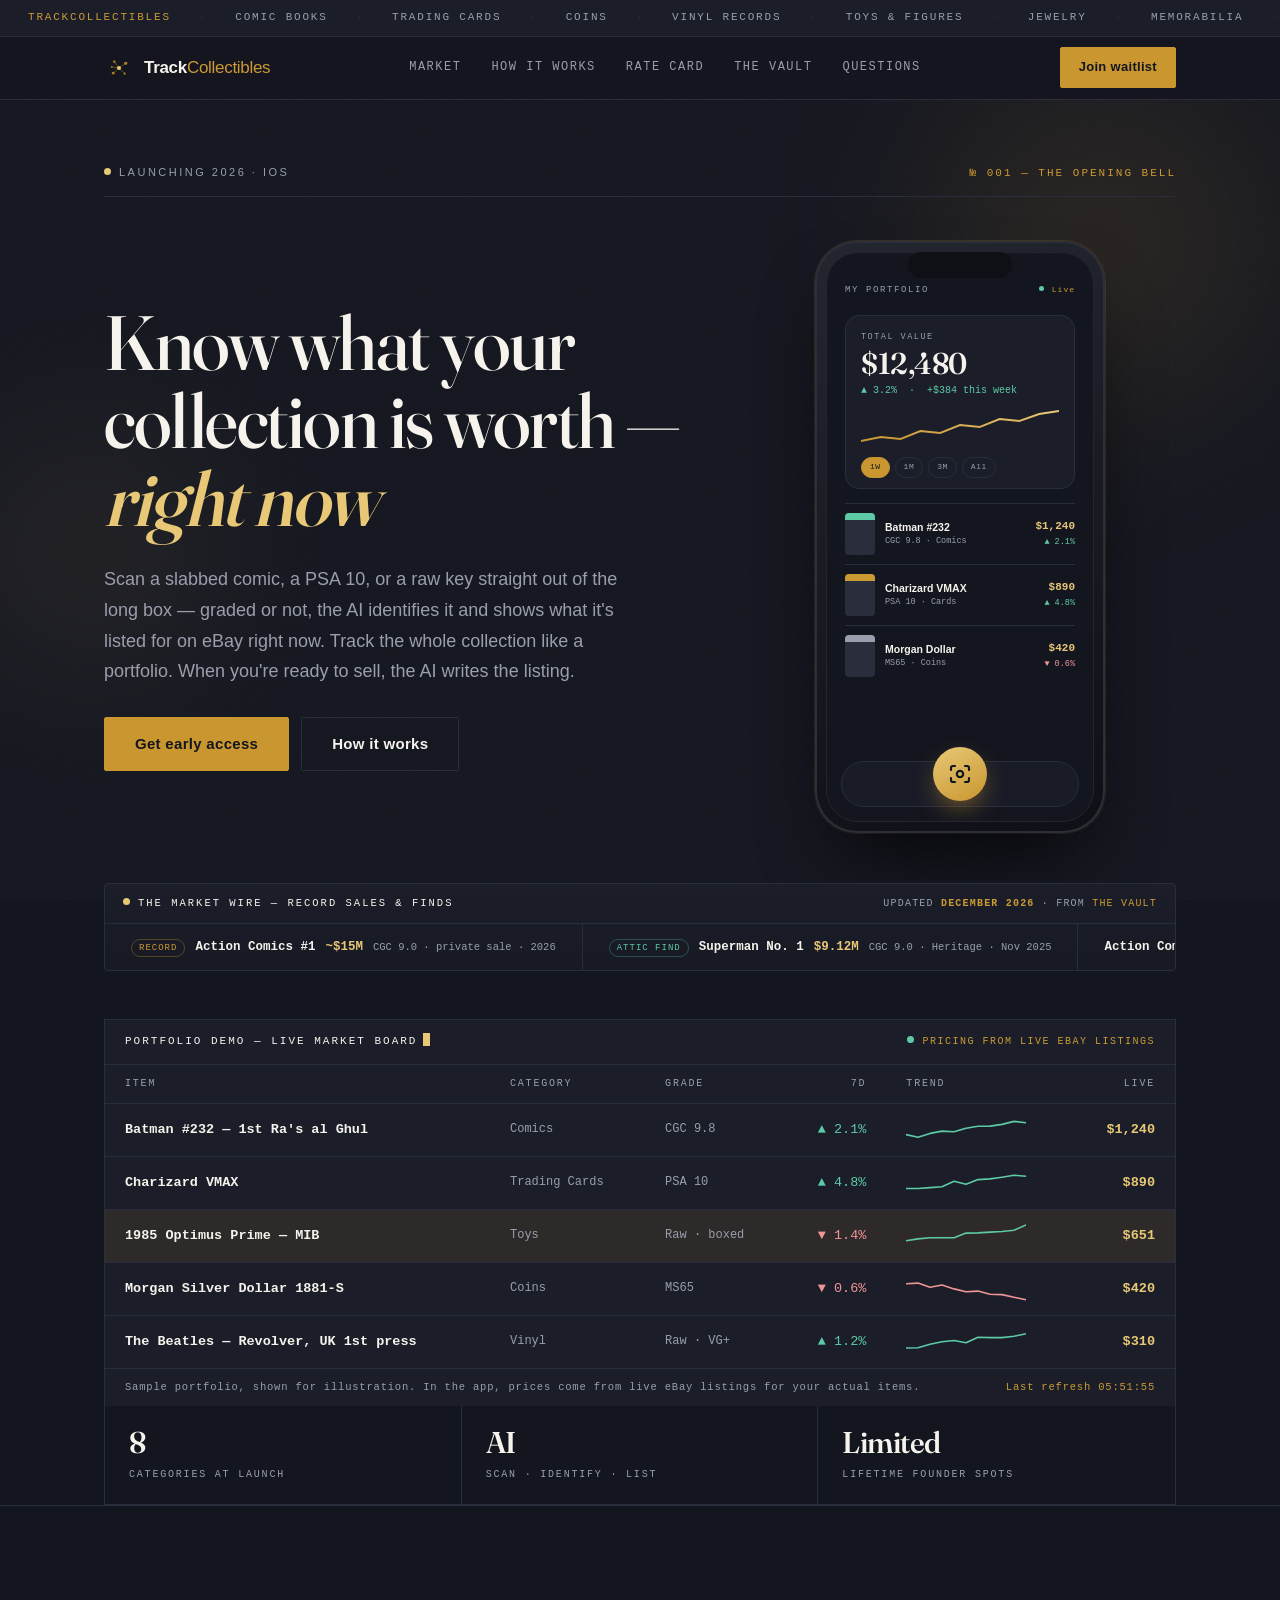
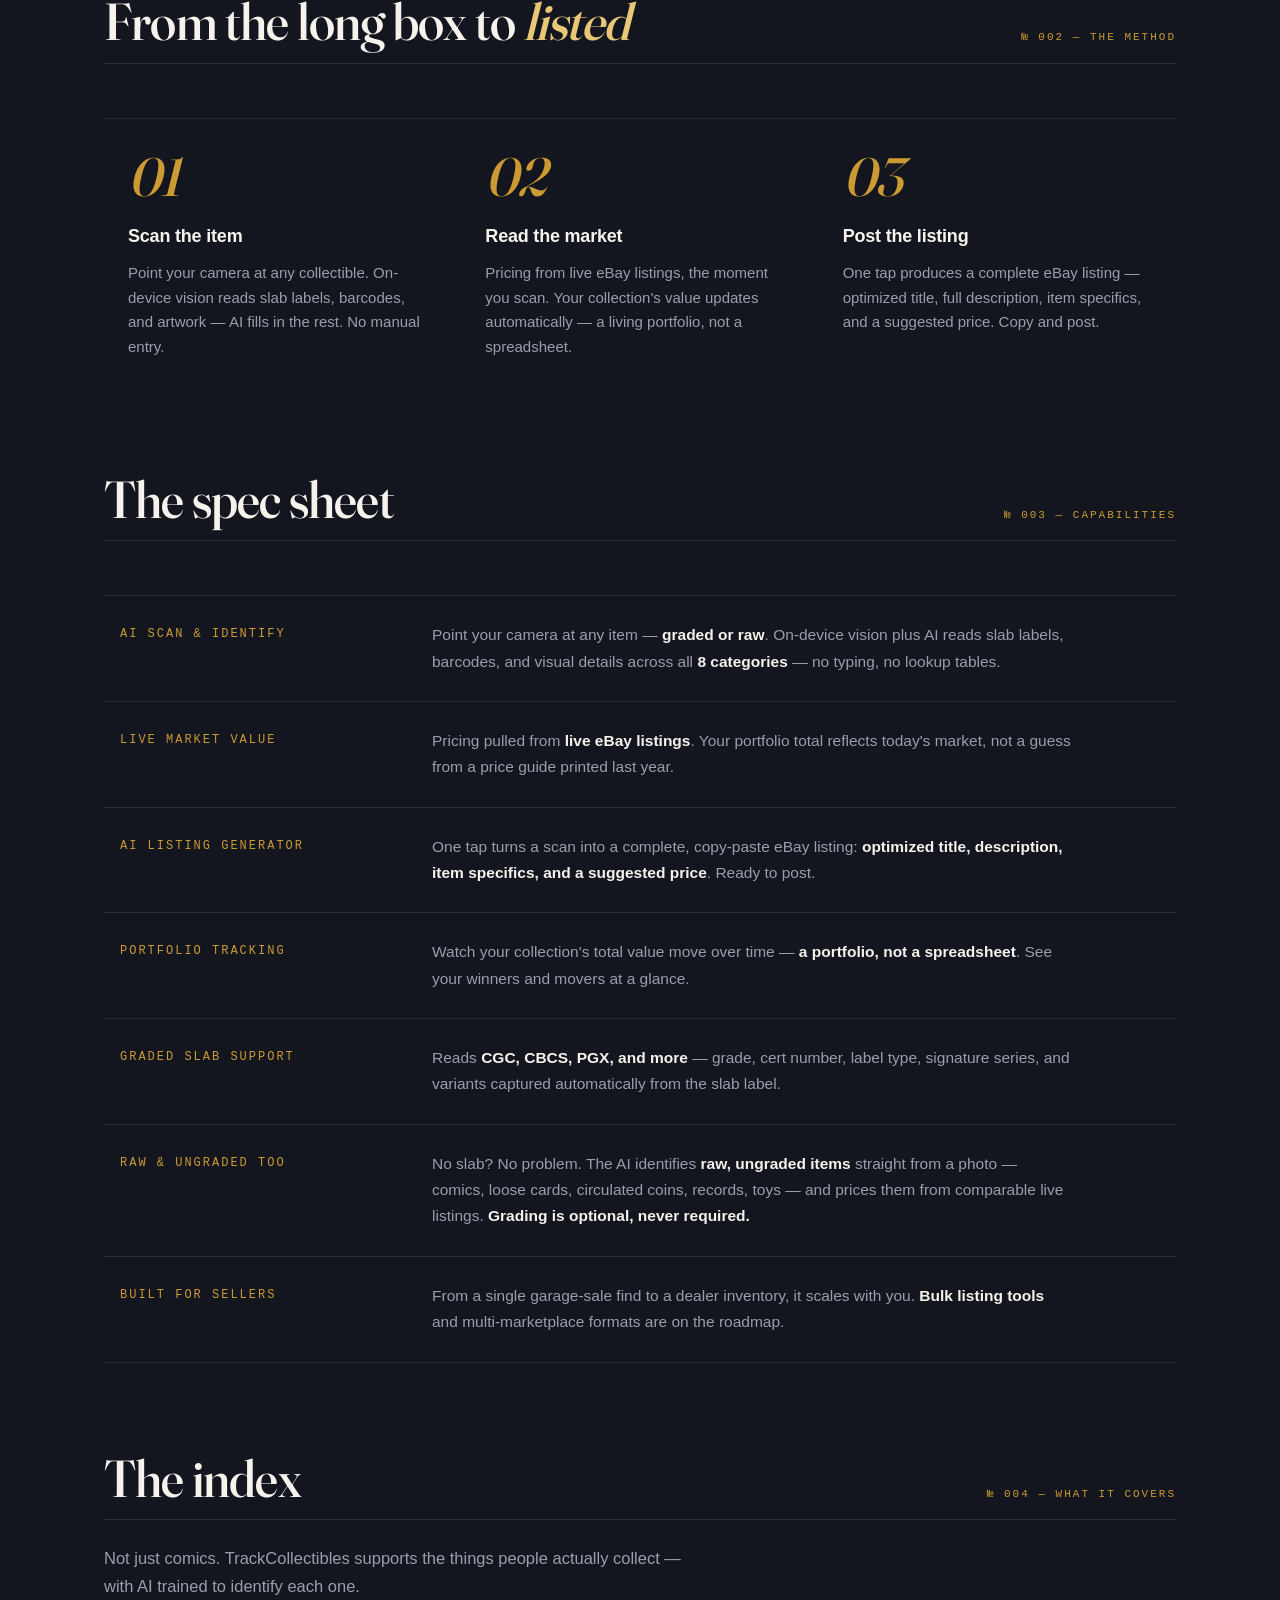
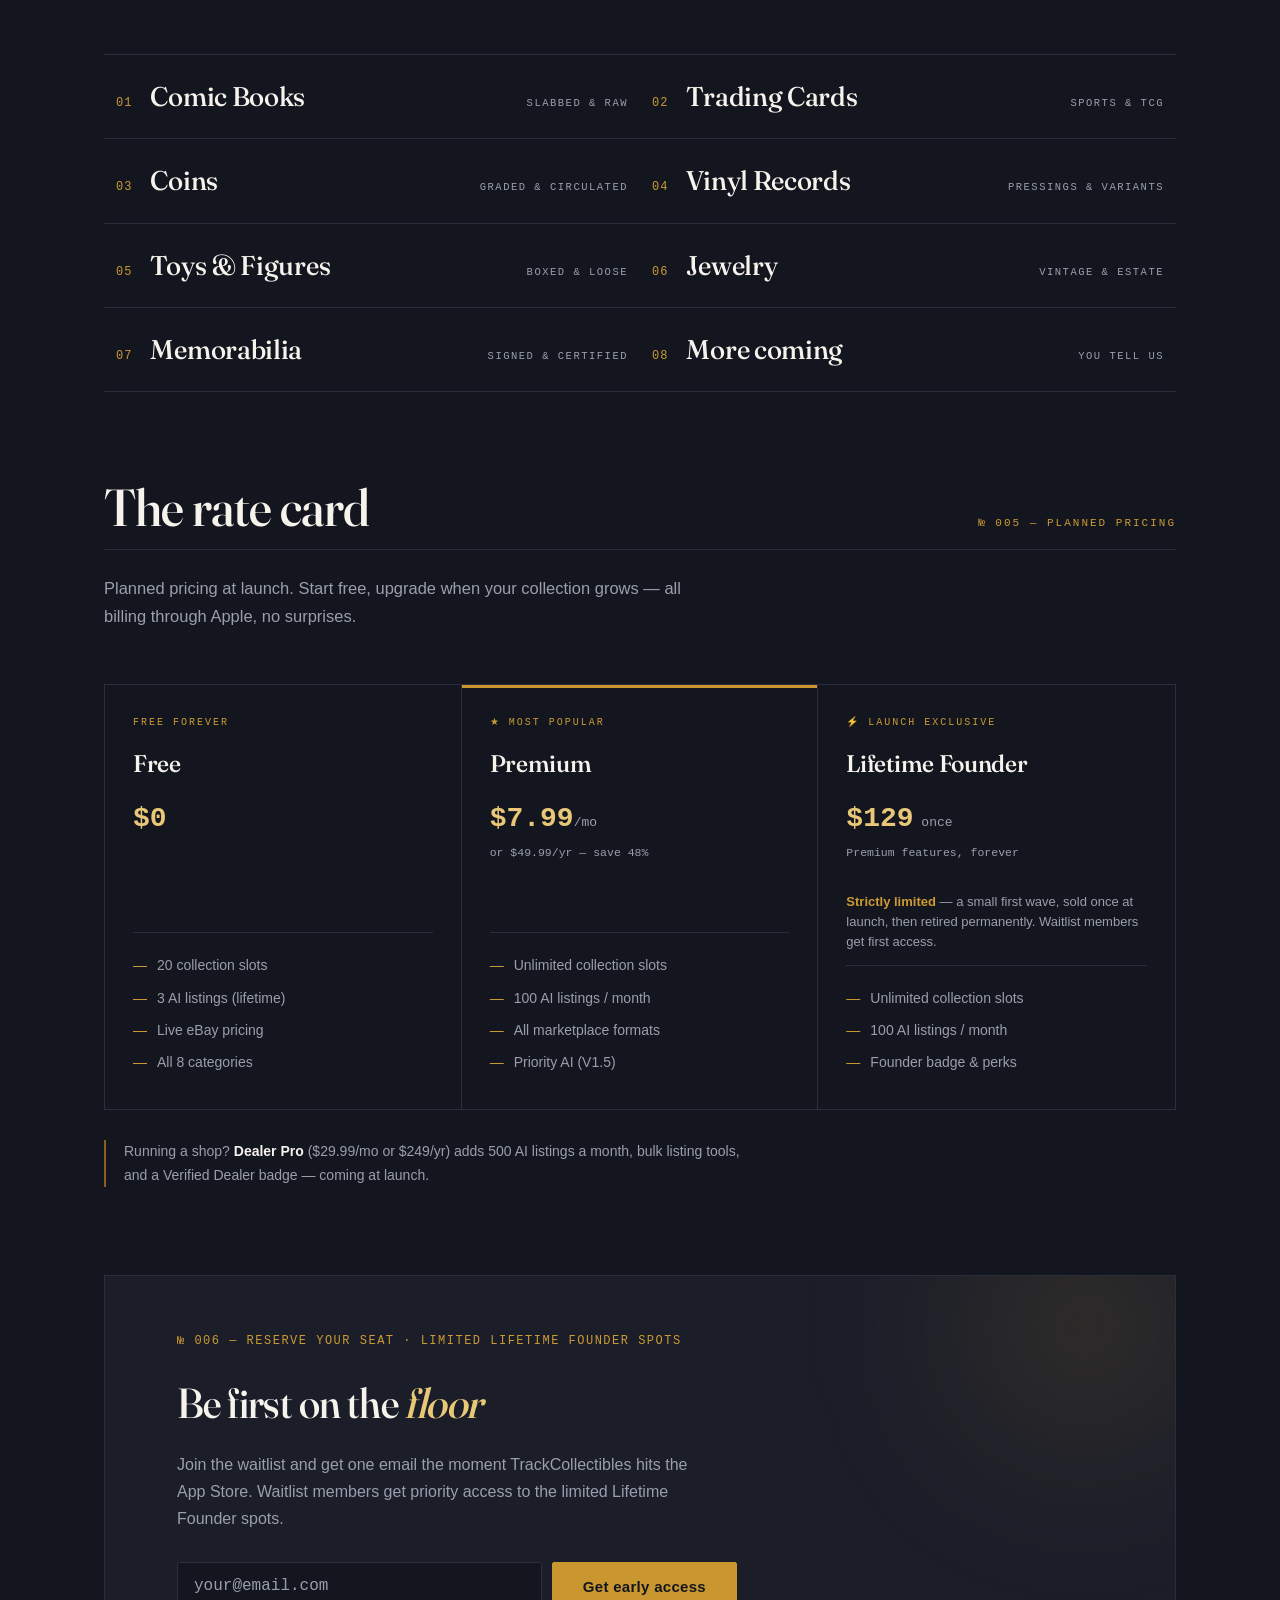
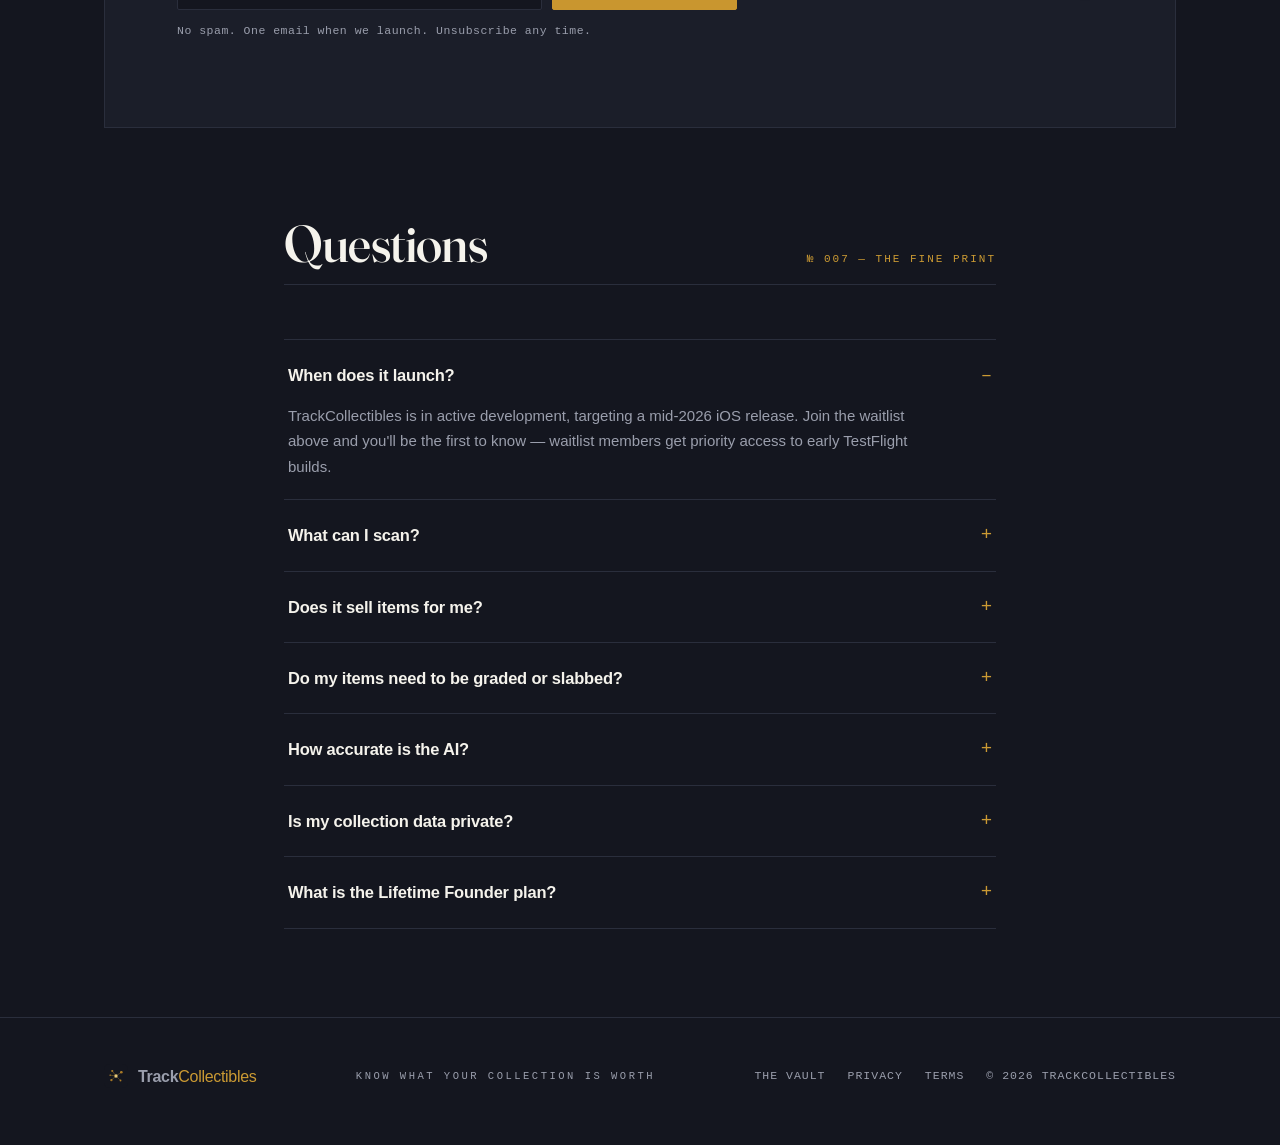
==== commit 733d1254: "Allow Cloudflare Web Analytics beacon in CSP Web Analytics was enabled a month ago but showed 0 visi" ====
--- a/index.html
+++ b/index.html
@@ -7,7 +7,7 @@
 <meta name="description" content="Know what your collection is worth — right now. Scan comics, cards, coins and more, see live eBay prices, and generate ready-to-post listings with AI.">
 <meta name="msvalidate.01" content="5D497D62482591A45C91C649ECCD8FC4">
 
-<meta http-equiv="Content-Security-Policy" content="default-src 'self'; img-src 'self' data:; style-src 'self' 'unsafe-inline'; font-src 'self'; script-src 'self'; connect-src 'self' https://formspree.io; base-uri 'self'; form-action 'self' https://formspree.io; frame-ancestors 'none'; upgrade-insecure-requests">
+<meta http-equiv="Content-Security-Policy" content="default-src 'self'; img-src 'self' data:; style-src 'self' 'unsafe-inline'; font-src 'self'; script-src 'self' https://static.cloudflareinsights.com; connect-src 'self' https://formspree.io https://cloudflareinsights.com; base-uri 'self'; form-action 'self' https://formspree.io; frame-ancestors 'none'; upgrade-insecure-requests">
 <meta name="referrer" content="strict-origin-when-cross-origin">
 <meta name="robots" content="index, follow">
 <meta name="theme-color" content="#14161F">
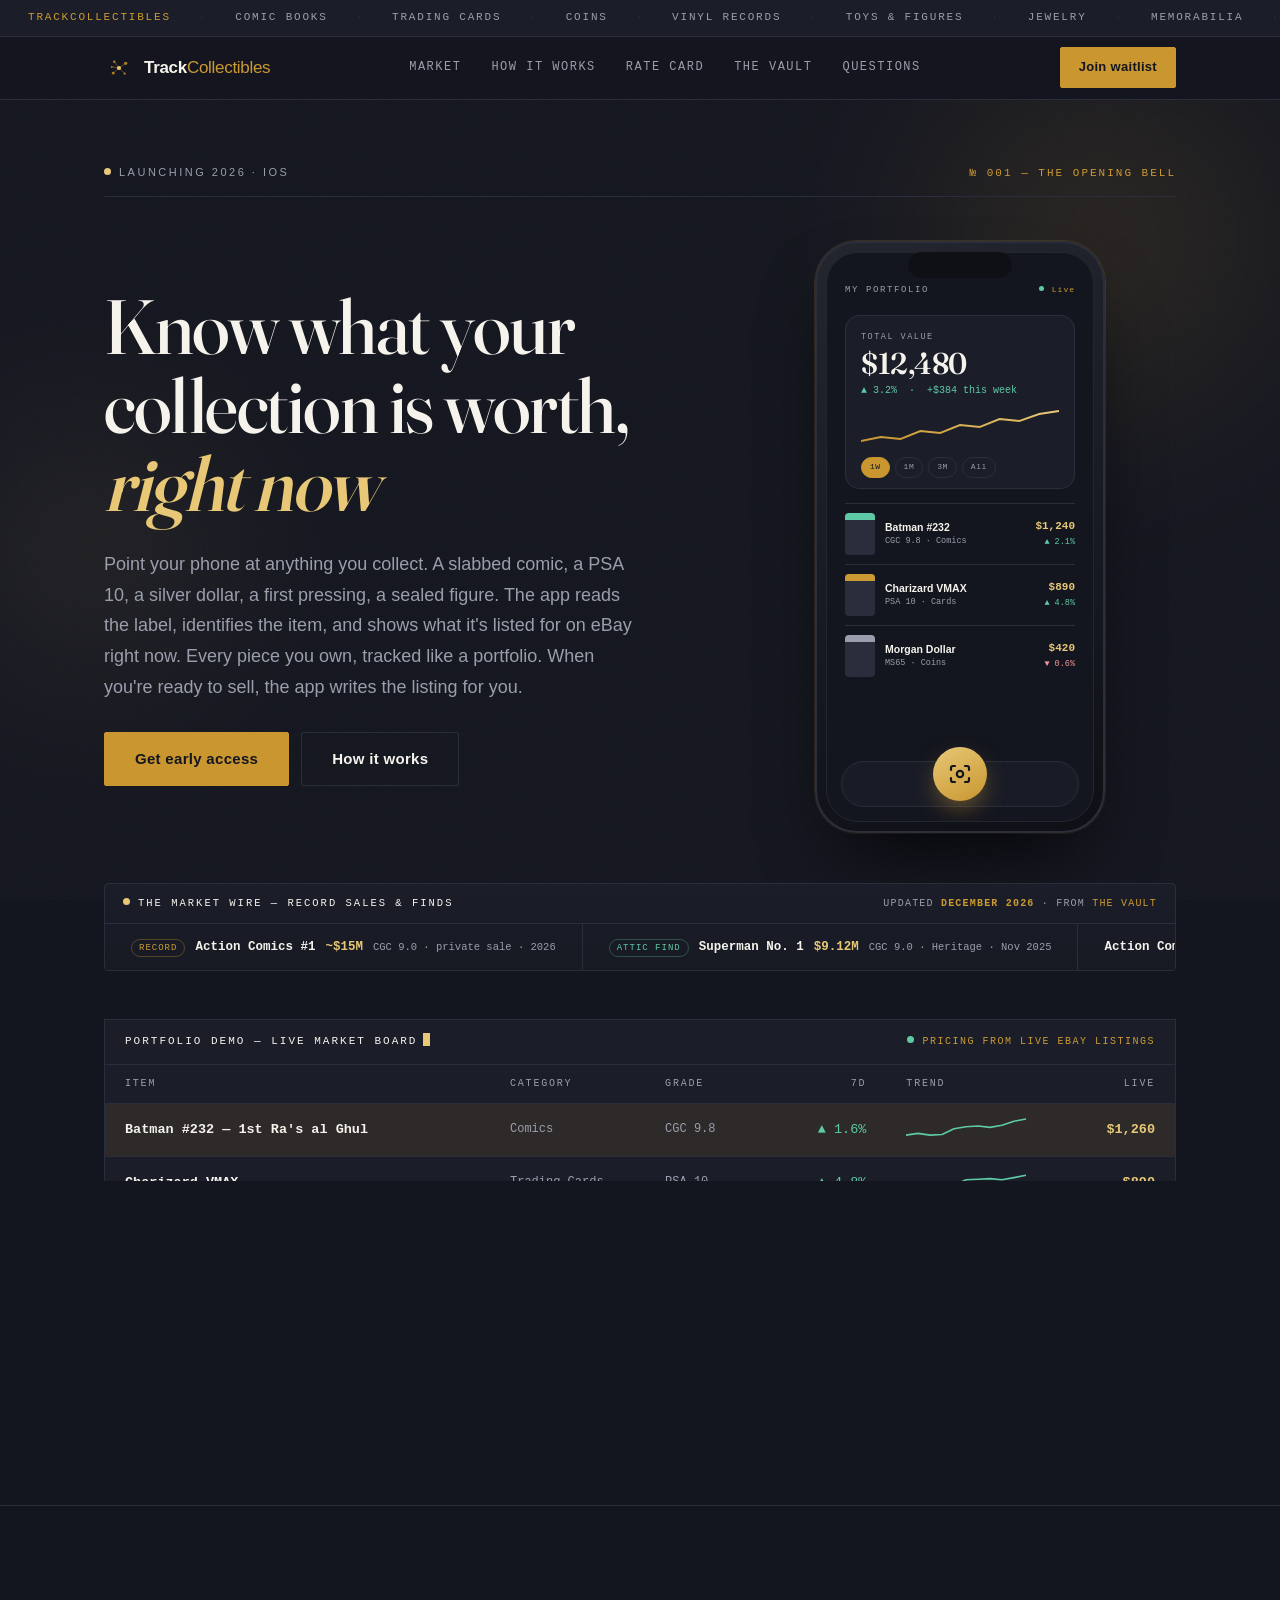
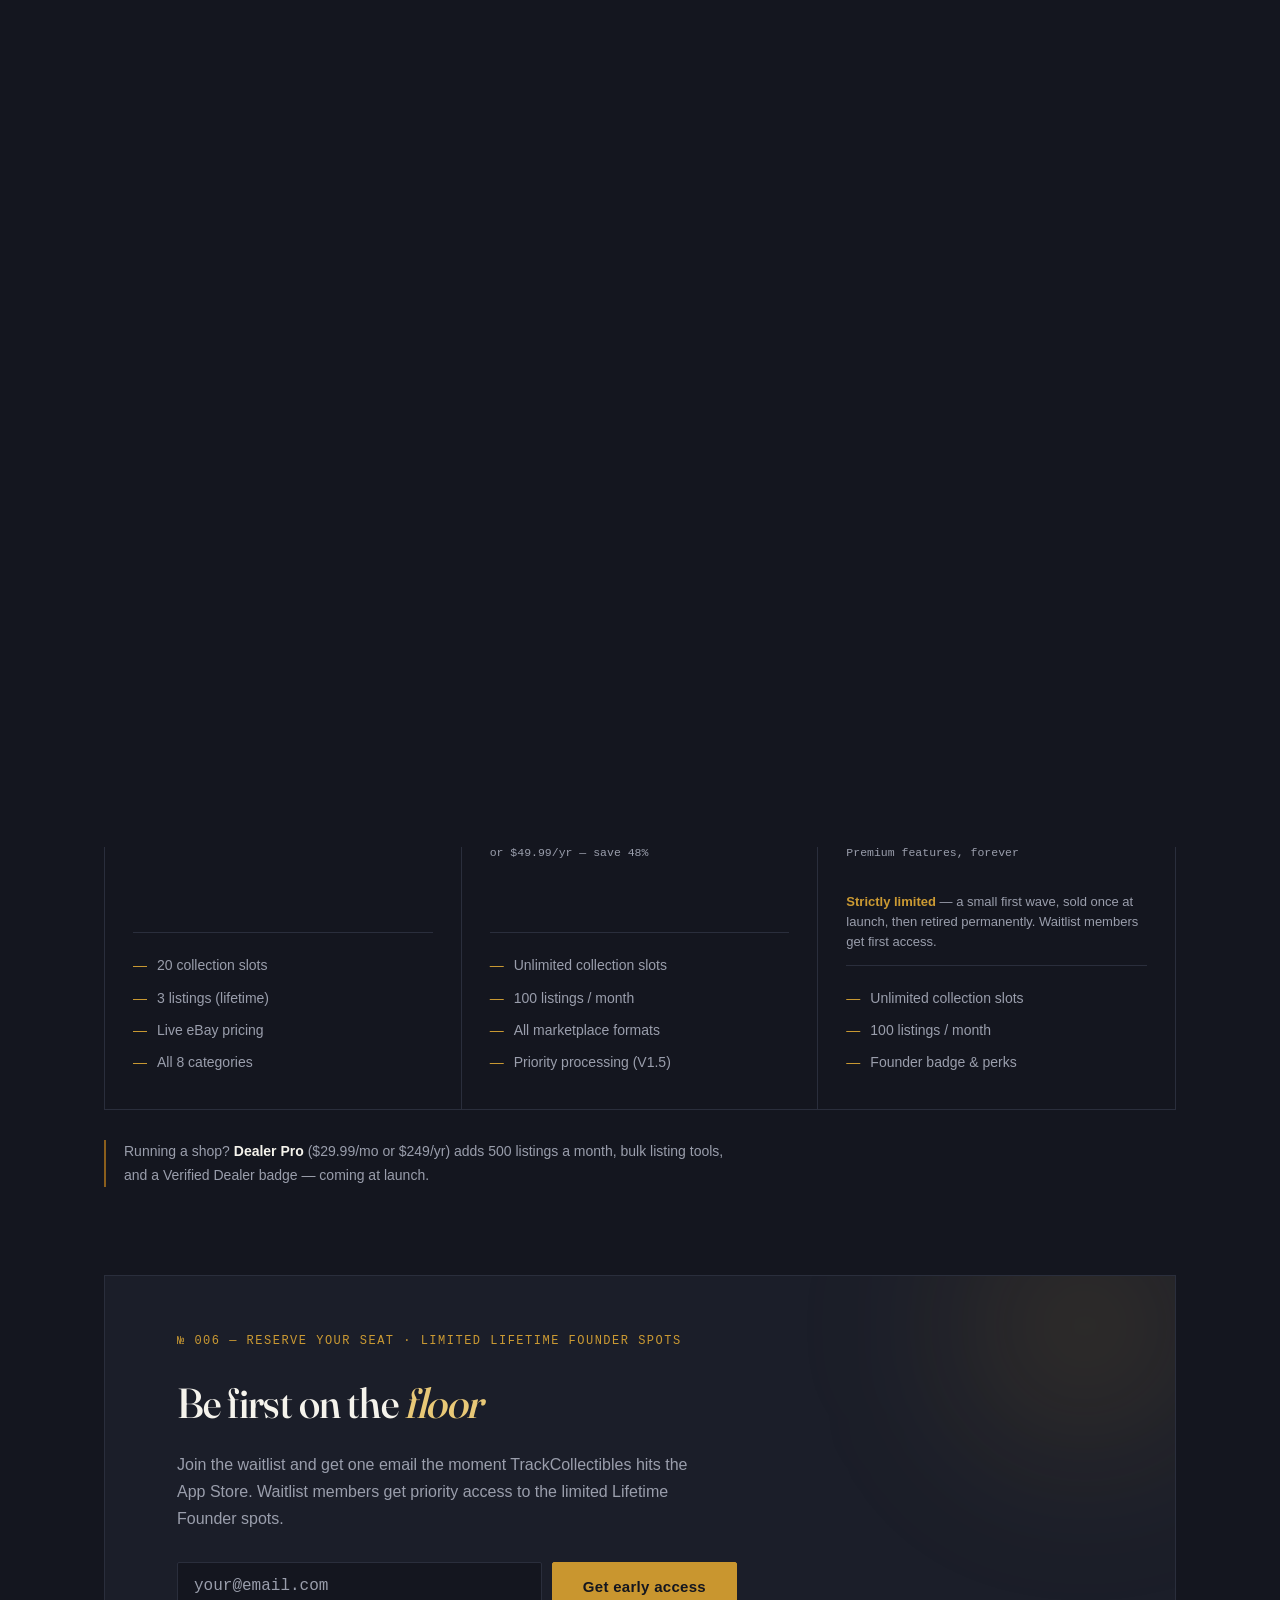
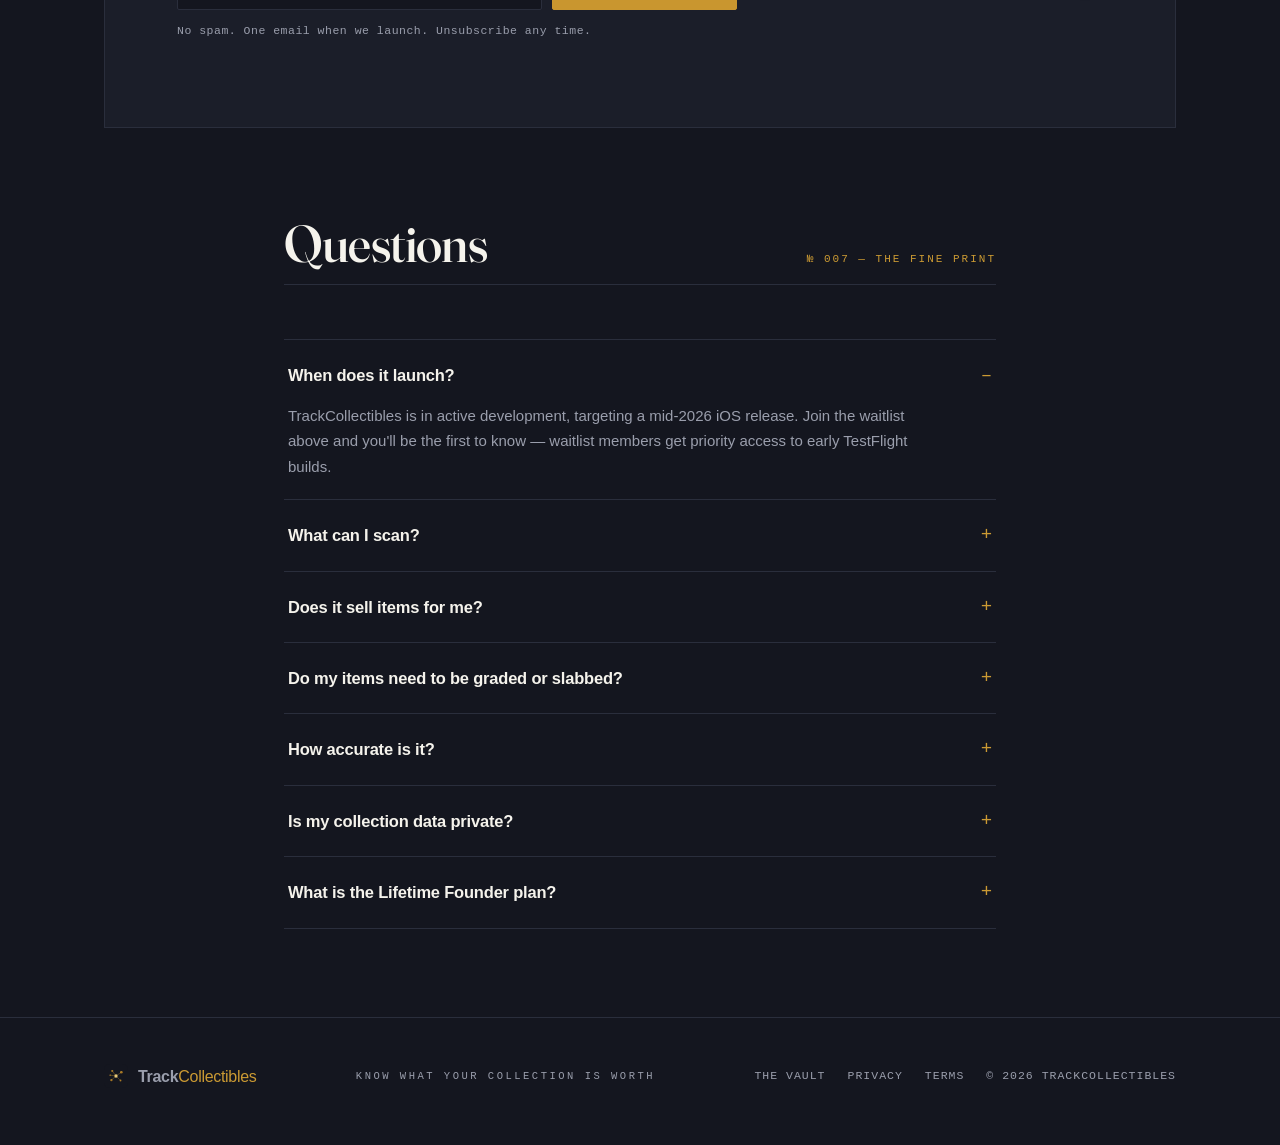
==== commit e2622726: "Homepage copy update; sitemap adds Vault No 002" ====
--- a/index.html
+++ b/index.html
@@ -4,7 +4,7 @@
 <meta charset="utf-8">
 <meta name="viewport" content="width=device-width, initial-scale=1">
 <title>TrackCollectibles — Know What Your Collection Is Worth</title>
-<meta name="description" content="Know what your collection is worth — right now. Scan comics, cards, coins and more, see live eBay prices, and generate ready-to-post listings with AI.">
+<meta name="description" content="Know what your collection is worth, right now. Scan comics, cards, coins and more, see live eBay prices, and generate ready-to-post listings with AI.">
 <meta name="msvalidate.01" content="5D497D62482591A45C91C649ECCD8FC4">
 
 <meta http-equiv="Content-Security-Policy" content="default-src 'self'; img-src 'self' data:; style-src 'self' 'unsafe-inline'; font-src 'self'; script-src 'self' https://static.cloudflareinsights.com; connect-src 'self' https://formspree.io https://cloudflareinsights.com; base-uri 'self'; form-action 'self' https://formspree.io; frame-ancestors 'none'; upgrade-insecure-requests">
@@ -16,12 +16,12 @@
 <meta property="og:type" content="website">
 <meta property="og:site_name" content="TrackCollectibles">
 <meta property="og:title" content="TrackCollectibles — Know What Your Collection Is Worth">
-<meta property="og:description" content="Know what your collection is worth — right now. Scan, price, and list with AI.">
+<meta property="og:description" content="Know what your collection is worth, right now. Scan, price, and list with AI.">
 <meta property="og:url" content="https://trackcollectibles.com/">
 <meta property="og:image" content="https://trackcollectibles.com/og-image.png">
 <meta name="twitter:card" content="summary_large_image">
 <meta name="twitter:title" content="TrackCollectibles — Know What Your Collection Is Worth">
-<meta name="twitter:description" content="Know what your collection is worth — right now. Scan, price, and list with AI.">
+<meta name="twitter:description" content="Know what your collection is worth, right now. Scan, price, and list with AI.">
 <meta name="twitter:image" content="https://trackcollectibles.com/og-image.png">
 
 <link rel="icon" type="image/png" href="favicon.png">
@@ -69,7 +69,7 @@
         {
           "@type": "Question",
           "name": "What can I scan?",
-          "acceptedAnswer": { "@type": "Answer", "text": "Comics, trading cards, coins, vinyl records, toys and figures, jewelry, memorabilia, and more. The AI identifies items from a photo and pulls live market pricing automatically. Graded slabs (CGC, CBCS, PGX, and more) are fully supported." }
+          "acceptedAnswer": { "@type": "Answer", "text": "Comics, trading cards, coins, vinyl records, toys and figures, jewelry, memorabilia, and more. The app identifies items from a photo and pulls live market pricing automatically. Graded slabs (CGC, CBCS, PGX, and more) are fully supported." }
         },
         {
           "@type": "Question",
@@ -83,8 +83,8 @@
         },
         {
           "@type": "Question",
-          "name": "How accurate is the AI?",
-          "acceptedAnswer": { "@type": "Answer", "text": "Very accurate on text-rich items like graded slabs, where it reads the label directly. For raw items it uses visual AI plus cross-referenced database lookups. You always review and confirm the identification before saving." }
+          "name": "How accurate is it?",
+          "acceptedAnswer": { "@type": "Answer", "text": "Very accurate on text-rich items like graded slabs, where it reads the label directly. For raw items it identifies them visually and cross-references databases. You always review and confirm the identification before saving." }
         },
         {
           "@type": "Question",
@@ -94,7 +94,7 @@
         {
           "@type": "Question",
           "name": "What is the Lifetime Founder plan?",
-          "acceptedAnswer": { "@type": "Answer", "text": "A one-time $129 payment that gives you unlimited collection slots and 100 AI listings per month — for life. It's strictly limited and will never be reopened once sold out. Early waitlist members get first access." }
+          "acceptedAnswer": { "@type": "Answer", "text": "A one-time $129 payment that gives you unlimited collection slots and 100 listings per month, for life. It's strictly limited and will never be reopened once sold out. Early waitlist members get first access." }
         }
       ]
     }
@@ -434,7 +434,7 @@
       <span>Jewelry</span><span class="t-sep">·</span>
       <span>Memorabilia</span><span class="t-sep">·</span>
       <span class="t-gold">Live eBay pricing</span><span class="t-sep">·</span>
-      <span>AI listing in one tap</span><span class="t-sep">·</span>
+      <span>Listing in one tap</span><span class="t-sep">·</span>
       <span class="t-gold">Launching 2026 — iOS</span><span class="t-sep">·</span>
     </div>
     <div class="ticker-group">
@@ -447,7 +447,7 @@
       <span>Jewelry</span><span class="t-sep">·</span>
       <span>Memorabilia</span><span class="t-sep">·</span>
       <span class="t-gold">Live eBay pricing</span><span class="t-sep">·</span>
-      <span>AI listing in one tap</span><span class="t-sep">·</span>
+      <span>Listing in one tap</span><span class="t-sep">·</span>
       <span class="t-gold">Launching 2026 — iOS</span><span class="t-sep">·</span>
     </div>
   </div>
@@ -488,8 +488,8 @@
 
     <div class="hero-grid">
       <div class="hero-lead reveal">
-        <h1>Know what your collection is worth — <span class="wonk">right now</span></h1>
-        <p>Scan a slabbed comic, a PSA 10, or a raw key straight out of the long box — graded or not, the AI identifies it and shows what it's listed for on eBay right now. Track the whole collection like a portfolio. When you're ready to sell, the AI writes the listing.</p>
+        <h1>Know what your collection is worth, <span class="wonk">right now</span></h1>
+        <p>Point your phone at anything you collect. A slabbed comic, a PSA 10, a silver dollar, a first pressing, a sealed figure. The app reads the label, identifies the item, and shows what it's listed for on eBay right now. Every piece you own, tracked like a portfolio. When you're ready to sell, the app writes the listing for you.</p>
         <div class="hero-cta">
           <a class="btn" href="#waitlist">Get early access</a>
           <a class="btn btn-ghost" href="#how">How it works</a>
@@ -627,7 +627,7 @@
 
     <div class="statstrip reveal">
       <div><b data-count="8">8</b><small>Categories at launch</small></div>
-      <div><b>AI</b><small>Scan · identify · list</small></div>
+      <div><b>1 tap</b><small>Scan · identify · list</small></div>
       <div><b>Limited</b><small>Lifetime Founder spots</small></div>
     </div>
   </div>
@@ -644,7 +644,7 @@
       <div class="step reveal">
         <span class="num">01</span>
         <h3>Scan the item</h3>
-        <p>Point your camera at any collectible. On-device vision reads slab labels, barcodes, and artwork — AI fills in the rest. No manual entry.</p>
+        <p>Point your camera at any collectible. On-device vision reads slab labels, barcodes, and artwork, then the app fills in the rest. No manual entry.</p>
       </div>
       <div class="step reveal">
         <span class="num">02</span>
@@ -669,15 +669,15 @@
     </div>
     <dl class="spec">
       <div class="spec-row reveal">
-        <dt>AI scan &amp; identify</dt>
-        <dd>Point your camera at any item — <b>graded or raw</b>. On-device vision plus AI reads slab labels, barcodes, and visual details across all <b>8 categories</b> — no typing, no lookup tables.</dd>
+        <dt>Scan &amp; identify</dt>
+        <dd>Point your camera at any item, <b>graded or raw</b>. The app reads slab labels, barcodes, and visual details across all <b>8 categories</b>. No typing, no lookup tables.</dd>
       </div>
       <div class="spec-row reveal">
         <dt>Live market value</dt>
         <dd>Pricing pulled from <b>live eBay listings</b>. Your portfolio total reflects today's market, not a guess from a price guide printed last year.</dd>
       </div>
       <div class="spec-row reveal">
-        <dt>AI listing generator</dt>
+        <dt>Listing generator</dt>
         <dd>One tap turns a scan into a complete, copy-paste eBay listing: <b>optimized title, description, item specifics, and a suggested price</b>. Ready to post.</dd>
       </div>
       <div class="spec-row reveal">
@@ -690,7 +690,7 @@
       </div>
       <div class="spec-row reveal">
         <dt>Raw &amp; ungraded too</dt>
-        <dd>No slab? No problem. The AI identifies <b>raw, ungraded items</b> straight from a photo — comics, loose cards, circulated coins, records, toys — and prices them from comparable live listings. <b>Grading is optional, never required.</b></dd>
+        <dd>No slab? No problem. The app identifies <b>raw, ungraded items</b> straight from a photo: comics, loose cards, circulated coins, records, toys. Prices come from comparable live listings. <b>Grading is optional, never required.</b></dd>
       </div>
       <div class="spec-row reveal">
         <dt>Built for sellers</dt>
@@ -707,7 +707,7 @@
       <h2 class="sec">The index</h2>
       <span class="lotno">№ 004 — WHAT IT COVERS</span>
     </div>
-    <p class="lead reveal">Not just comics. TrackCollectibles supports the things people actually collect — with AI trained to identify each one.</p>
+    <p class="lead reveal">Not just comics. TrackCollectibles supports the things people actually collect, and identifies every one of them.</p>
     <div class="index reveal">
       <div class="ix"><span class="n">01</span><span class="name">Comic Books</span><span class="note">Slabbed &amp; raw</span></div>
       <div class="ix"><span class="n">02</span><span class="name">Trading Cards</span><span class="note">Sports &amp; TCG</span></div>
@@ -738,7 +738,7 @@
         <div class="px-alt">&nbsp;</div>
         <ul>
           <li>20 collection slots</li>
-          <li>3 AI listings (lifetime)</li>
+          <li>3 listings (lifetime)</li>
           <li>Live eBay pricing</li>
           <li>All 8 categories</li>
         </ul>
@@ -751,9 +751,9 @@
         <div class="px-alt">or $49.99/yr — save 48%</div>
         <ul>
           <li>Unlimited collection slots</li>
-          <li>100 AI listings / month</li>
+          <li>100 listings / month</li>
           <li>All marketplace formats</li>
-          <li>Priority AI (V1.5)</li>
+          <li>Priority processing (V1.5)</li>
         </ul>
       </div>
 
@@ -765,13 +765,13 @@
         <p class="founder-note"><strong>Strictly limited</strong> — a small first wave, sold once at launch, then retired permanently. Waitlist members get first access.</p>
         <ul style="margin-top:12px">
           <li>Unlimited collection slots</li>
-          <li>100 AI listings / month</li>
+          <li>100 listings / month</li>
           <li>Founder badge &amp; perks</li>
         </ul>
       </div>
 
     </div>
-    <p class="dealer-note reveal">Running a shop? <strong>Dealer Pro</strong> ($29.99/mo or $249/yr) adds 500 AI listings a month, bulk listing tools, and a Verified Dealer badge — coming at launch.</p>
+    <p class="dealer-note reveal">Running a shop? <strong>Dealer Pro</strong> ($29.99/mo or $249/yr) adds 500 listings a month, bulk listing tools, and a Verified Dealer badge — coming at launch.</p>
   </div>
 </section>
 
@@ -810,7 +810,7 @@
       </details>
       <details>
         <summary>What can I scan?</summary>
-        <p>Comics, trading cards, coins, vinyl records, toys &amp; figures, jewelry, memorabilia, and more. The AI identifies items from a photo and pulls live market pricing automatically. Graded slabs (CGC, CBCS, PGX, and more) are fully supported.</p>
+        <p>Comics, trading cards, coins, vinyl records, toys &amp; figures, jewelry, memorabilia, and more. The app identifies items from a photo and pulls live market pricing automatically. Graded slabs (CGC, CBCS, PGX, and more) are fully supported.</p>
       </details>
       <details>
         <summary>Does it sell items for me?</summary>
@@ -821,8 +821,8 @@
         <p>No. TrackCollectibles works with raw, ungraded items just as well as slabbed ones. For graded slabs it reads the label directly; for raw items it identifies them visually and cross-references databases, then prices them from comparable live eBay listings. Grading is never required.</p>
       </details>
       <details>
-        <summary>How accurate is the AI?</summary>
-        <p>Very accurate on text-rich items like graded slabs (reads the label directly). For raw items it uses visual AI plus cross-referenced database lookups. You always review and confirm the identification before saving — nothing gets added to your collection without your approval.</p>
+        <summary>How accurate is it?</summary>
+        <p>Very accurate on text-rich items like graded slabs (reads the label directly). For raw items it identifies them visually and cross-references databases. You always review and confirm the identification before saving, nothing gets added to your collection without your approval.</p>
       </details>
       <details>
         <summary>Is my collection data private?</summary>
@@ -830,7 +830,7 @@
       </details>
       <details>
         <summary>What is the Lifetime Founder plan?</summary>
-        <p>A one-time $129 payment that gives you unlimited collection slots and 100 AI listings per month — for life. It's strictly limited and will never be reopened once sold out. Early waitlist members get first access when the app launches.</p>
+        <p>A one-time $129 payment that gives you unlimited collection slots and 100 listings per month, for life. It's strictly limited and will never be reopened once sold out. Early waitlist members get first access when the app launches.</p>
       </details>
     </div>
   </div>
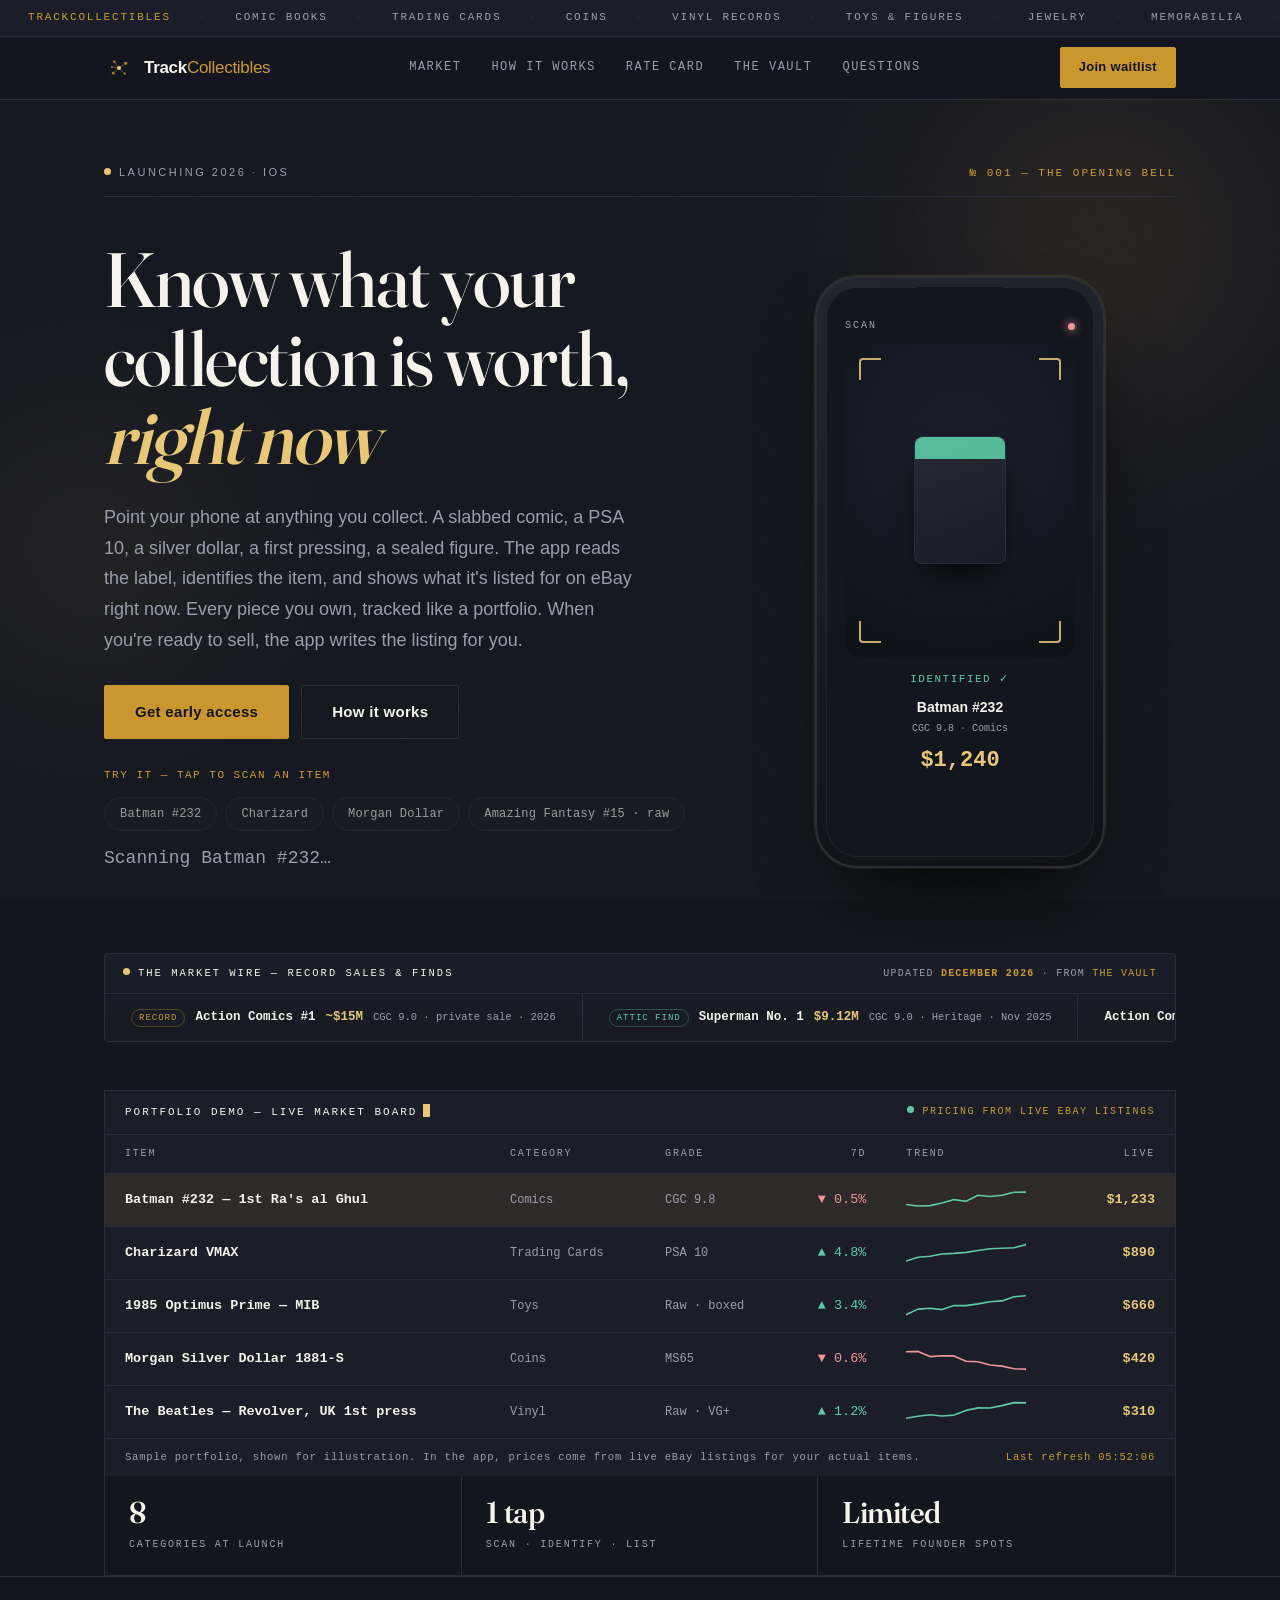
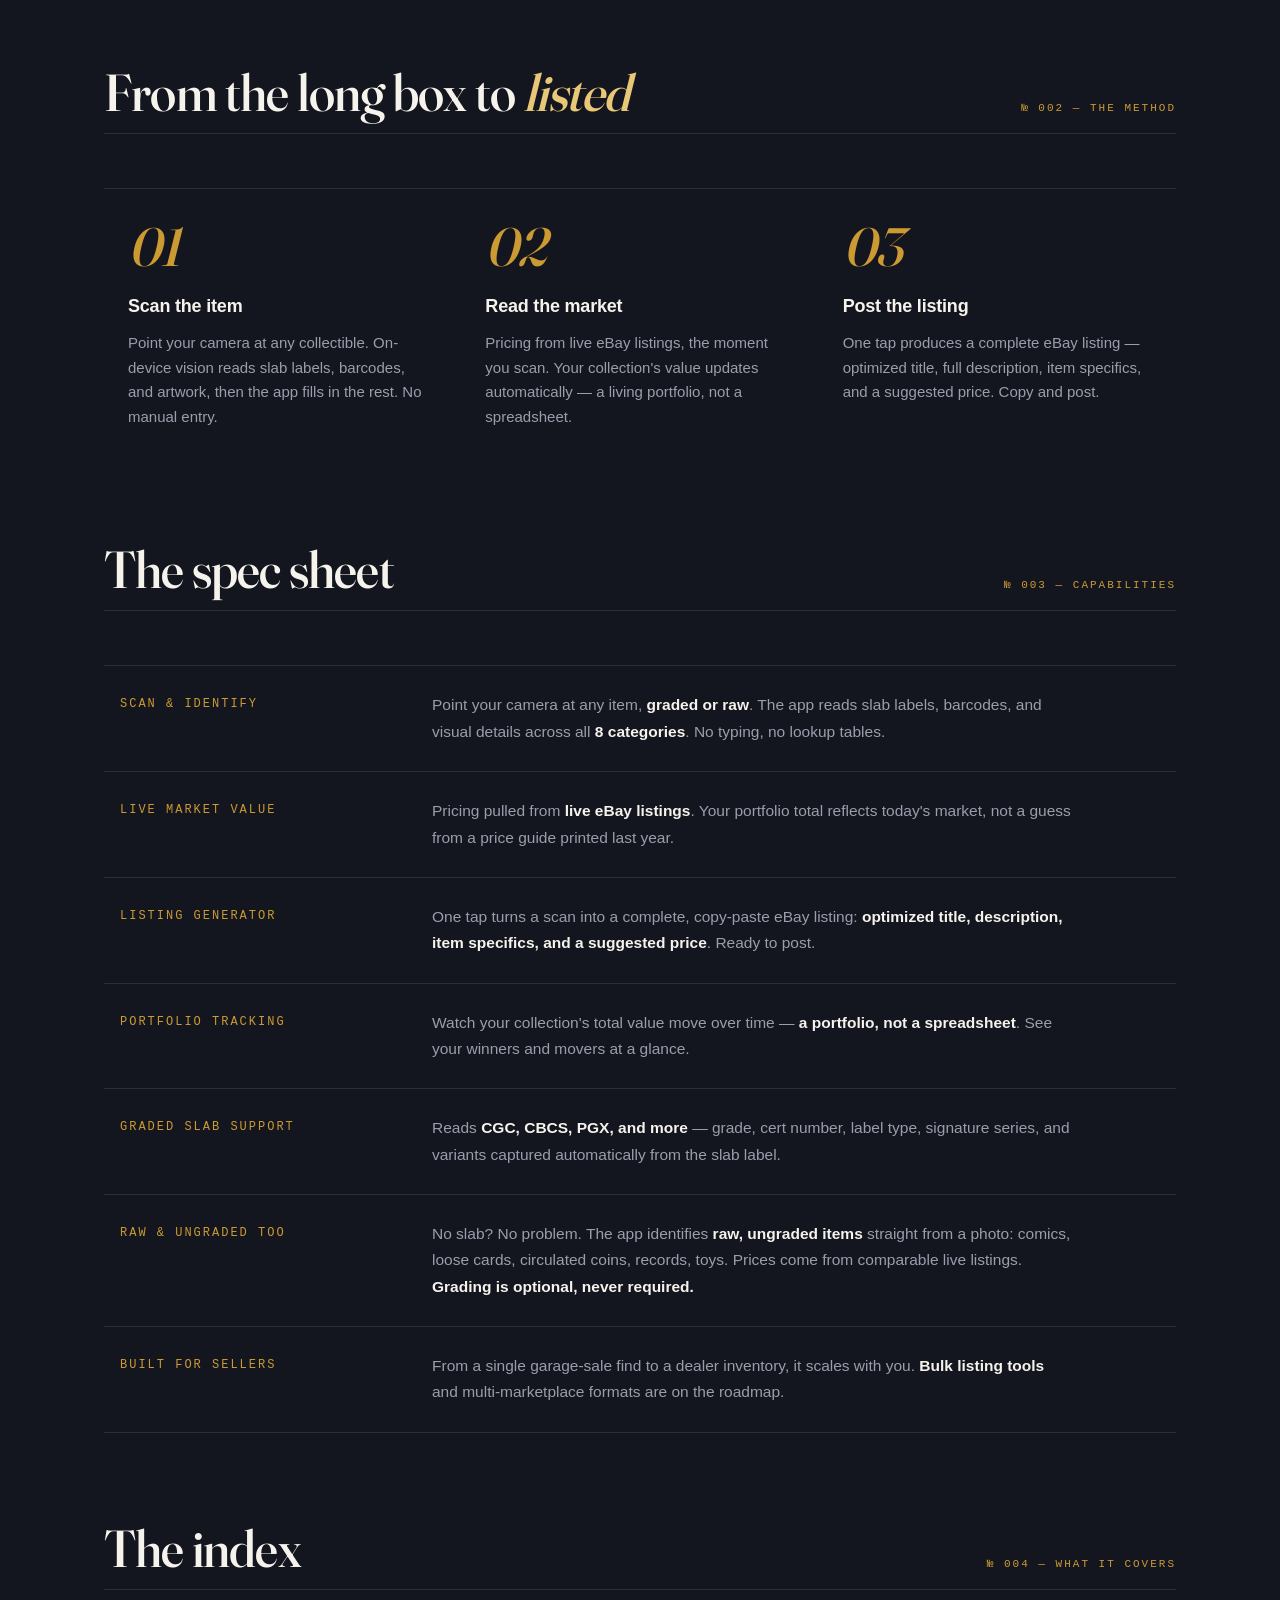
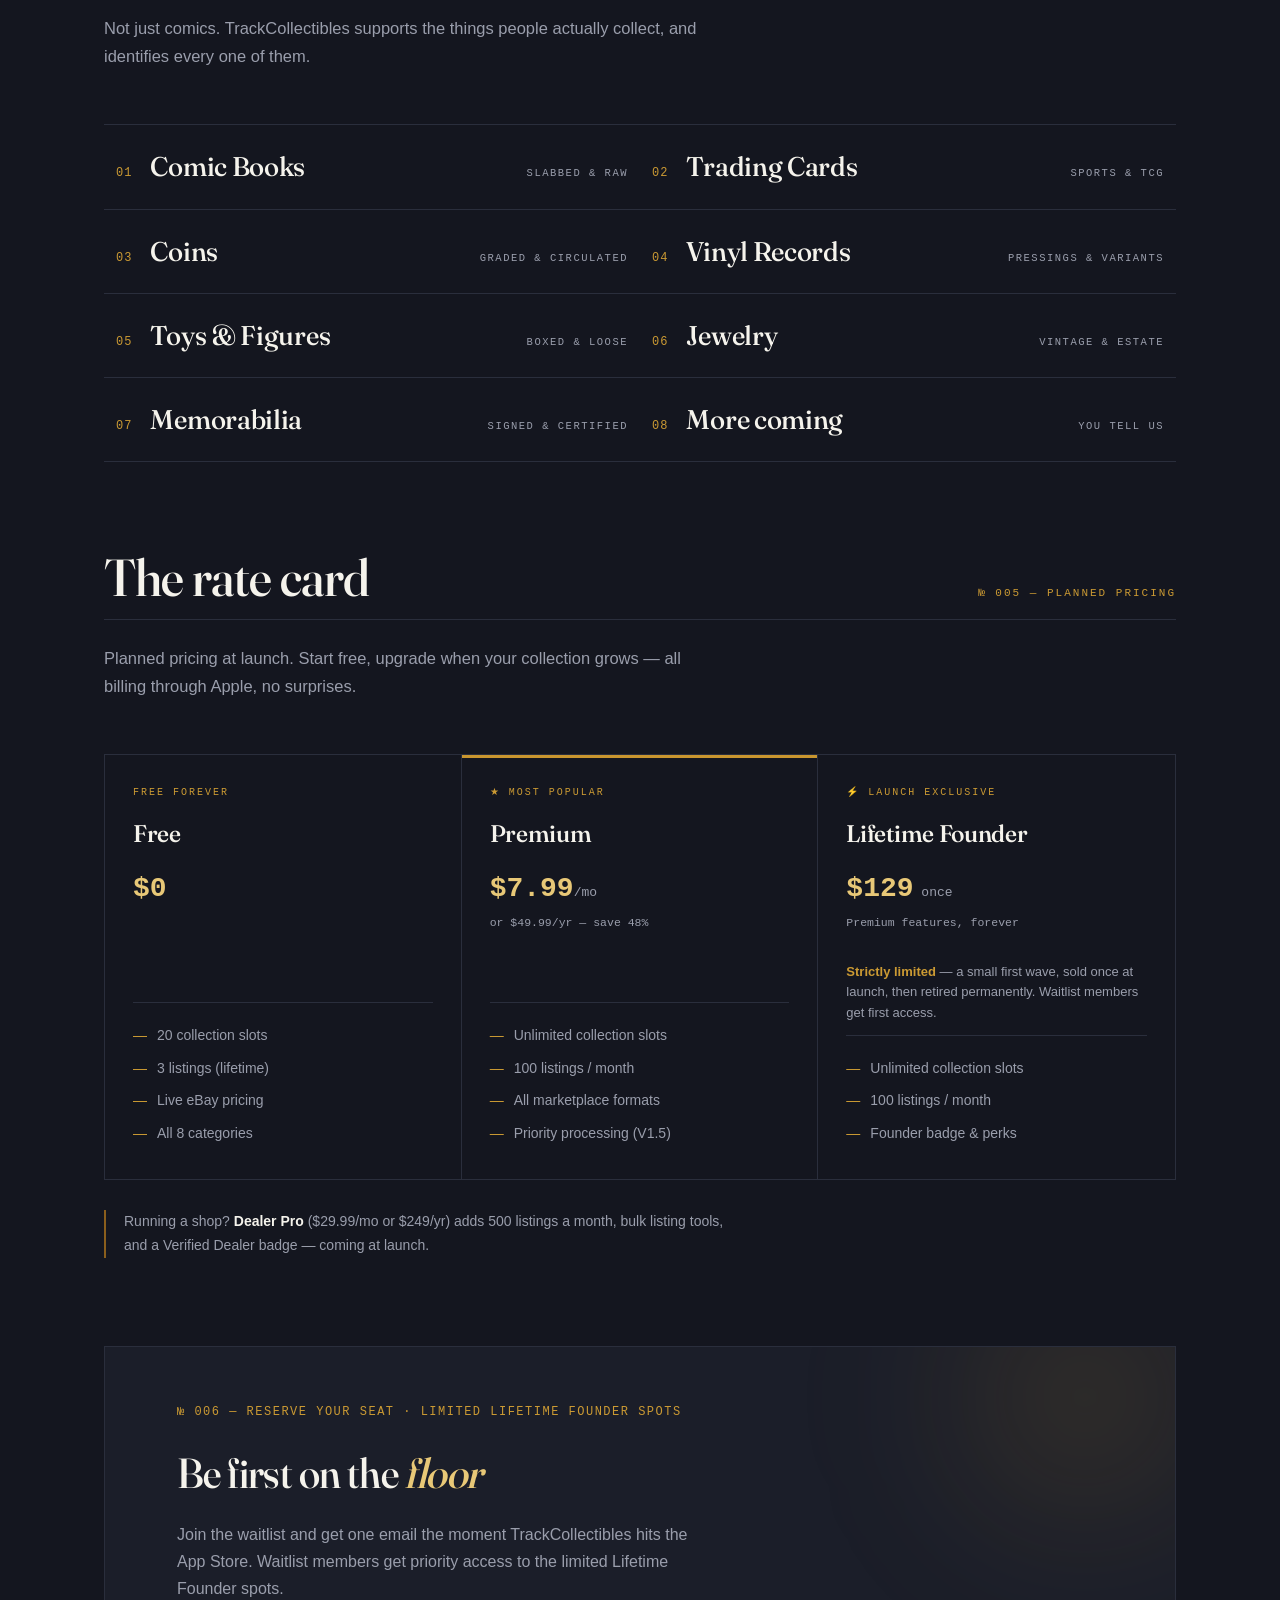
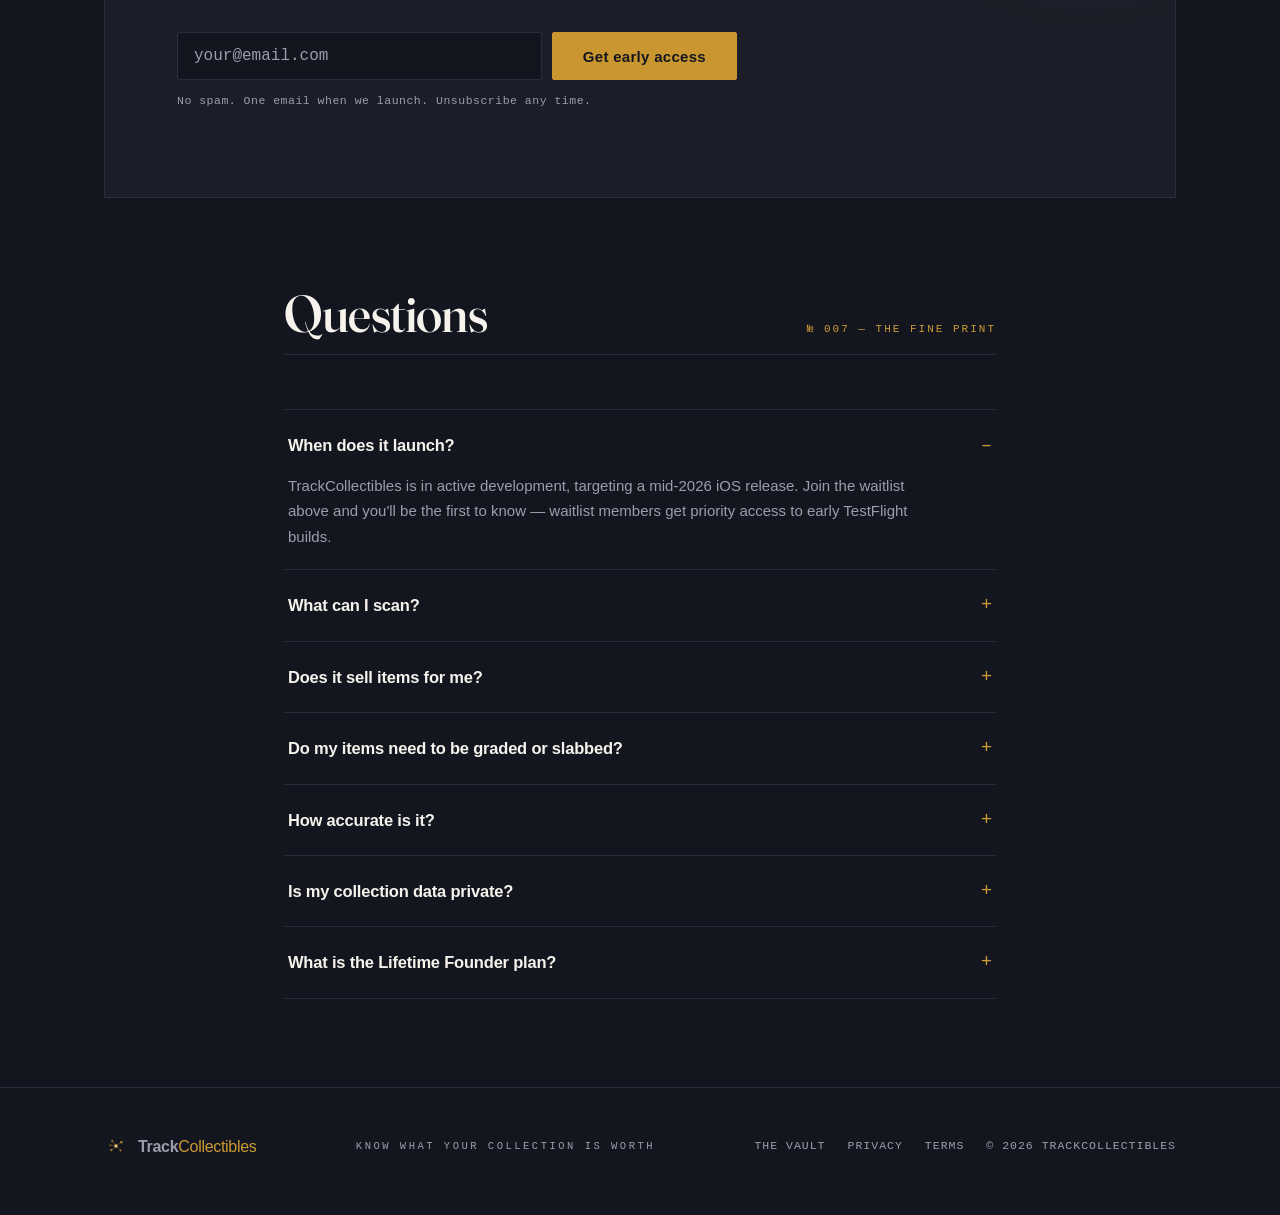
==== commit 7c7e1448: "Interactive scan demo in hero" ====
--- a/index.html
+++ b/index.html
@@ -387,6 +387,52 @@
 .foot-links{display:flex;gap:22px;font-family:var(--mono);font-size:11.5px;letter-spacing:1px;text-transform:uppercase}
 .foot-links a:hover{color:var(--gold-core)}
 .tagline{font-family:var(--mono);letter-spacing:2.5px;text-transform:uppercase;font-size:10.5px;color:var(--muted)}
+
+/* ── interactive scan demo ── */
+.scan-try{margin-top:28px}
+.scan-try-label{display:block;font-family:var(--mono);font-size:11px;letter-spacing:1.5px;text-transform:uppercase;color:var(--gold-text);margin-bottom:12px}
+.scan-chips{display:flex;flex-wrap:wrap;gap:8px}
+.scan-chip{font-family:var(--mono);font-size:12px;letter-spacing:.2px;color:var(--offwhite);background:var(--ink-2);border:1px solid var(--line);border-radius:22px;padding:9px 15px;cursor:pointer;transition:border-color .15s,color .15s,background .15s}
+.scan-chip:hover{border-color:var(--gold-a);color:var(--gold-core)}
+.scan-chip:focus-visible{outline:2px solid var(--gold-a);outline-offset:2px}
+.scan-chip:disabled{opacity:.38;cursor:default;color:var(--muted);border-color:var(--line)}
+.scan-chip.busy{cursor:progress;opacity:.6}
+.scan-hint{font-family:var(--mono);font-size:11.5px;color:var(--muted);margin-top:12px;min-height:15px;line-height:1.5;max-width:420px}
+
+.ps-layer{position:absolute;inset:0;transition:opacity .4s ease}
+.ps-scanner{opacity:0;pointer-events:none;background:var(--ink);display:flex;flex-direction:column;padding:30px 18px 78px;z-index:6}
+.phone.scanning .ps-scanner{opacity:1}
+.phone.scanning .ps-portfolio{opacity:0}
+.scan-topbar{display:flex;justify-content:space-between;align-items:center;font-family:var(--mono);font-size:10px;letter-spacing:2px;text-transform:uppercase;color:var(--muted);margin-bottom:10px}
+.scan-topbar .scan-dot{width:7px;height:7px;border-radius:50%;background:var(--dn);box-shadow:0 0 8px var(--dn)}
+.scan-vf{position:relative;flex:1;border-radius:16px;background:radial-gradient(120% 90% at 50% 30%,#1b1f2b,#0d0f16);overflow:hidden;display:flex;align-items:center;justify-content:center;margin-bottom:14px}
+.scan-corners b{position:absolute;width:22px;height:22px;border:2px solid var(--gold-core);opacity:.85}
+.scan-corners b:nth-child(1){top:14px;left:14px;border-right:0;border-bottom:0;border-radius:4px 0 0 0}
+.scan-corners b:nth-child(2){top:14px;right:14px;border-left:0;border-bottom:0;border-radius:0 4px 0 0}
+.scan-corners b:nth-child(3){bottom:14px;left:14px;border-right:0;border-top:0;border-radius:0 0 0 4px}
+.scan-corners b:nth-child(4){bottom:14px;right:14px;border-left:0;border-top:0;border-radius:0 0 4px 0}
+.scan-slab{width:92px;height:128px;border-radius:8px;background:linear-gradient(160deg,#262a36,#191c26);border:1px solid var(--line);position:relative;box-shadow:0 14px 34px -12px #000}
+.scan-slab i{position:absolute;top:0;left:0;right:0;height:22px;border-radius:8px 8px 0 0;background:var(--muted);opacity:.9}
+.scan-beam{position:absolute;left:8%;right:8%;height:38px;top:-40px;background:linear-gradient(180deg,transparent,rgba(232,200,119,.42),transparent);box-shadow:0 0 20px 4px rgba(232,200,119,.35);opacity:0;border-radius:4px}
+.phone.scanning .scan-beam{animation:beam 1.05s cubic-bezier(.4,0,.2,1)}
+@keyframes beam{0%{top:8%;opacity:0}12%{opacity:1}88%{opacity:1}100%{top:76%;opacity:0}}
+.scan-cap{font-family:var(--mono);font-size:11px;letter-spacing:1.5px;text-transform:uppercase;color:var(--gold-text);text-align:center;min-height:15px;transition:color .2s}
+.scan-cap.ok{color:var(--up)}
+.scan-result{text-align:center;margin-top:8px;opacity:0;transform:translateY(6px);transition:opacity .3s,transform .3s}
+.scan-result.show{opacity:1;transform:none}
+.scan-result .rt{font-weight:600;color:var(--offwhite);font-size:14px}
+.scan-result .rg{font-family:var(--mono);font-size:10px;color:var(--muted);margin-top:2px}
+.scan-result .rp{font-family:var(--mono);font-size:22px;color:var(--gold-core);font-weight:600;margin-top:6px}
+.ps-list{margin-top:2px}
+.ps-empty{font-family:var(--mono);font-size:11px;color:var(--muted);text-align:center;padding:26px 10px;line-height:1.5}
+.ps-added{color:var(--gold-core);font-weight:600}
+.ps-sub{color:var(--muted)}
+.ps-row.justadded{animation:rowin .55s ease}
+@keyframes rowin{from{opacity:0;transform:translateY(-8px)}to{opacity:1;transform:none}}
+.ps-fab{-webkit-appearance:none;appearance:none;border:0;padding:0;cursor:pointer}
+.phone.scanning .ps-fab svg{opacity:.5}
+@media(prefers-reduced-motion:reduce){.phone.scanning .scan-beam{animation:none}.ps-row.justadded{animation:none}.ps-layer{transition:none}}
+
 </style>
 </head>
 <body>
@@ -494,6 +540,17 @@
           <a class="btn" href="#waitlist">Get early access</a>
           <a class="btn btn-ghost" href="#how">How it works</a>
         </div>
+
+        <div class="scan-try reveal">
+          <span class="scan-try-label">Try it — tap to scan an item</span>
+          <div class="scan-chips" role="group" aria-label="Try scanning a collectible">
+            <button class="scan-chip" type="button" data-scan="0">Batman #232</button>
+            <button class="scan-chip" type="button" data-scan="1">Charizard</button>
+            <button class="scan-chip" type="button" data-scan="2">Morgan Dollar</button>
+            <button class="scan-chip" type="button" data-scan="3">Amazing Fantasy #15 · raw</button>
+          </div>
+          <p class="scan-hint" data-scan-status aria-live="polite">Tap an item to watch the app identify it and pull a live value.</p>
+        </div>
       </div>
 
       <!-- App phone mockup -->
@@ -501,43 +558,49 @@
         <div class="phone">
           <div class="phone-notch"></div>
           <div class="phone-screen">
-            <div class="ps-pad">
-              <div class="ps-top">
-                <span class="ps-h">My Portfolio</span>
-                <span class="ps-live"><span class="live-dot green" style="width:5px;height:5px"></span>Live</span>
-              </div>
-              <div class="ps-card">
-                <div class="ps-label">Total value</div>
-                <div class="ps-total"><span data-portfolio>$12,480</span></div>
-                <div class="ps-chg up">▲ 3.2% &nbsp;·&nbsp; +$384 this week</div>
-                <svg class="ps-spark" viewBox="0 0 250 42" preserveAspectRatio="none" data-spark="hero">
-                  <polyline fill="none" stroke="url(#goldv)" stroke-width="2" points="0,34 25,30 50,32 75,24 100,26 125,18 150,20 175,12 200,14 225,7 250,4"/>
-                </svg>
-                <div class="ps-chips"><span class="on">1W</span><span>1M</span><span>3M</span><span>All</span></div>
-              </div>
-              <div class="ps-row">
-                <div class="ps-thumb"><i style="background:#5DCAA5"></i></div>
-                <div class="ps-rinfo"><div class="ps-rt">Batman #232</div><div class="ps-rg">CGC 9.8 · Comics</div></div>
-                <div class="ps-rv"><div class="ps-rp">$1,240</div><div class="ps-rc up">▲ 2.1%</div></div>
-              </div>
-              <div class="ps-row">
-                <div class="ps-thumb"><i style="background:#CB9A33"></i></div>
-                <div class="ps-rinfo"><div class="ps-rt">Charizard VMAX</div><div class="ps-rg">PSA 10 · Cards</div></div>
-                <div class="ps-rv"><div class="ps-rp">$890</div><div class="ps-rc up">▲ 4.8%</div></div>
-              </div>
-              <div class="ps-row">
-                <div class="ps-thumb"><i style="background:#9A9EAC"></i></div>
-                <div class="ps-rinfo"><div class="ps-rt">Morgan Dollar</div><div class="ps-rg">MS65 · Coins</div></div>
-                <div class="ps-rv"><div class="ps-rp">$420</div><div class="ps-rc dn">▼ 0.6%</div></div>
+
+            <!-- Portfolio view -->
+            <div class="ps-portfolio ps-layer">
+              <div class="ps-pad">
+                <div class="ps-top">
+                  <span class="ps-h">My Portfolio</span>
+                  <span class="ps-live"><span class="live-dot green" style="width:5px;height:5px"></span>Live</span>
+                </div>
+                <div class="ps-card">
+                  <div class="ps-label">Total value</div>
+                  <div class="ps-total"><span data-portfolio>$0</span></div>
+                  <div class="ps-chg"><span class="ps-added" data-ps-added></span><span class="ps-sub" data-ps-sub>Scan an item to begin</span></div>
+                  <svg class="ps-spark" viewBox="0 0 250 42" preserveAspectRatio="none" aria-hidden="true">
+                    <polyline fill="none" stroke="url(#goldv)" stroke-width="2" points="0,34 25,30 50,32 75,24 100,26 125,18 150,20 175,12 200,14 225,7 250,4"/>
+                  </svg>
+                  <div class="ps-chips"><span class="on">1W</span><span>1M</span><span>3M</span><span>All</span></div>
+                </div>
+                <div class="ps-list" data-ps-list>
+                  <div class="ps-empty" data-ps-empty>Tap the scan button to value an item</div>
+                </div>
               </div>
             </div>
+
+            <!-- Scanner view -->
+            <div class="ps-scanner ps-layer" data-scanner>
+              <div class="scan-topbar"><span>Scan</span><span class="scan-dot"></span></div>
+              <div class="scan-vf">
+                <div class="scan-corners"><b></b><b></b><b></b><b></b></div>
+                <div class="scan-slab"><i data-scan-strip></i></div>
+                <div class="scan-beam"></div>
+              </div>
+              <div class="scan-cap" data-scan-cap>Scanning&hellip;</div>
+              <div class="scan-result" data-scan-result></div>
+            </div>
+
             <div class="ps-tabbar"></div>
-            <div class="ps-fab">
+            <button class="ps-fab" type="button" data-scan-fab tabindex="-1" title="Scan an item">
               <svg viewBox="0 0 24 24" fill="none" stroke="#14161F" stroke-width="2.2" stroke-linecap="round" stroke-linejoin="round">
                 <path d="M3 8V6a2 2 0 0 1 2-2h2M17 4h2a2 2 0 0 1 2 2v2M21 16v2a2 2 0 0 1-2 2h-2M7 20H5a2 2 0 0 1-2-2v-2"/>
                 <circle cx="12" cy="12" r="3.2"/>
               </svg>
-            </div>
+            </button>
+
           </div>
         </div>
       </div>
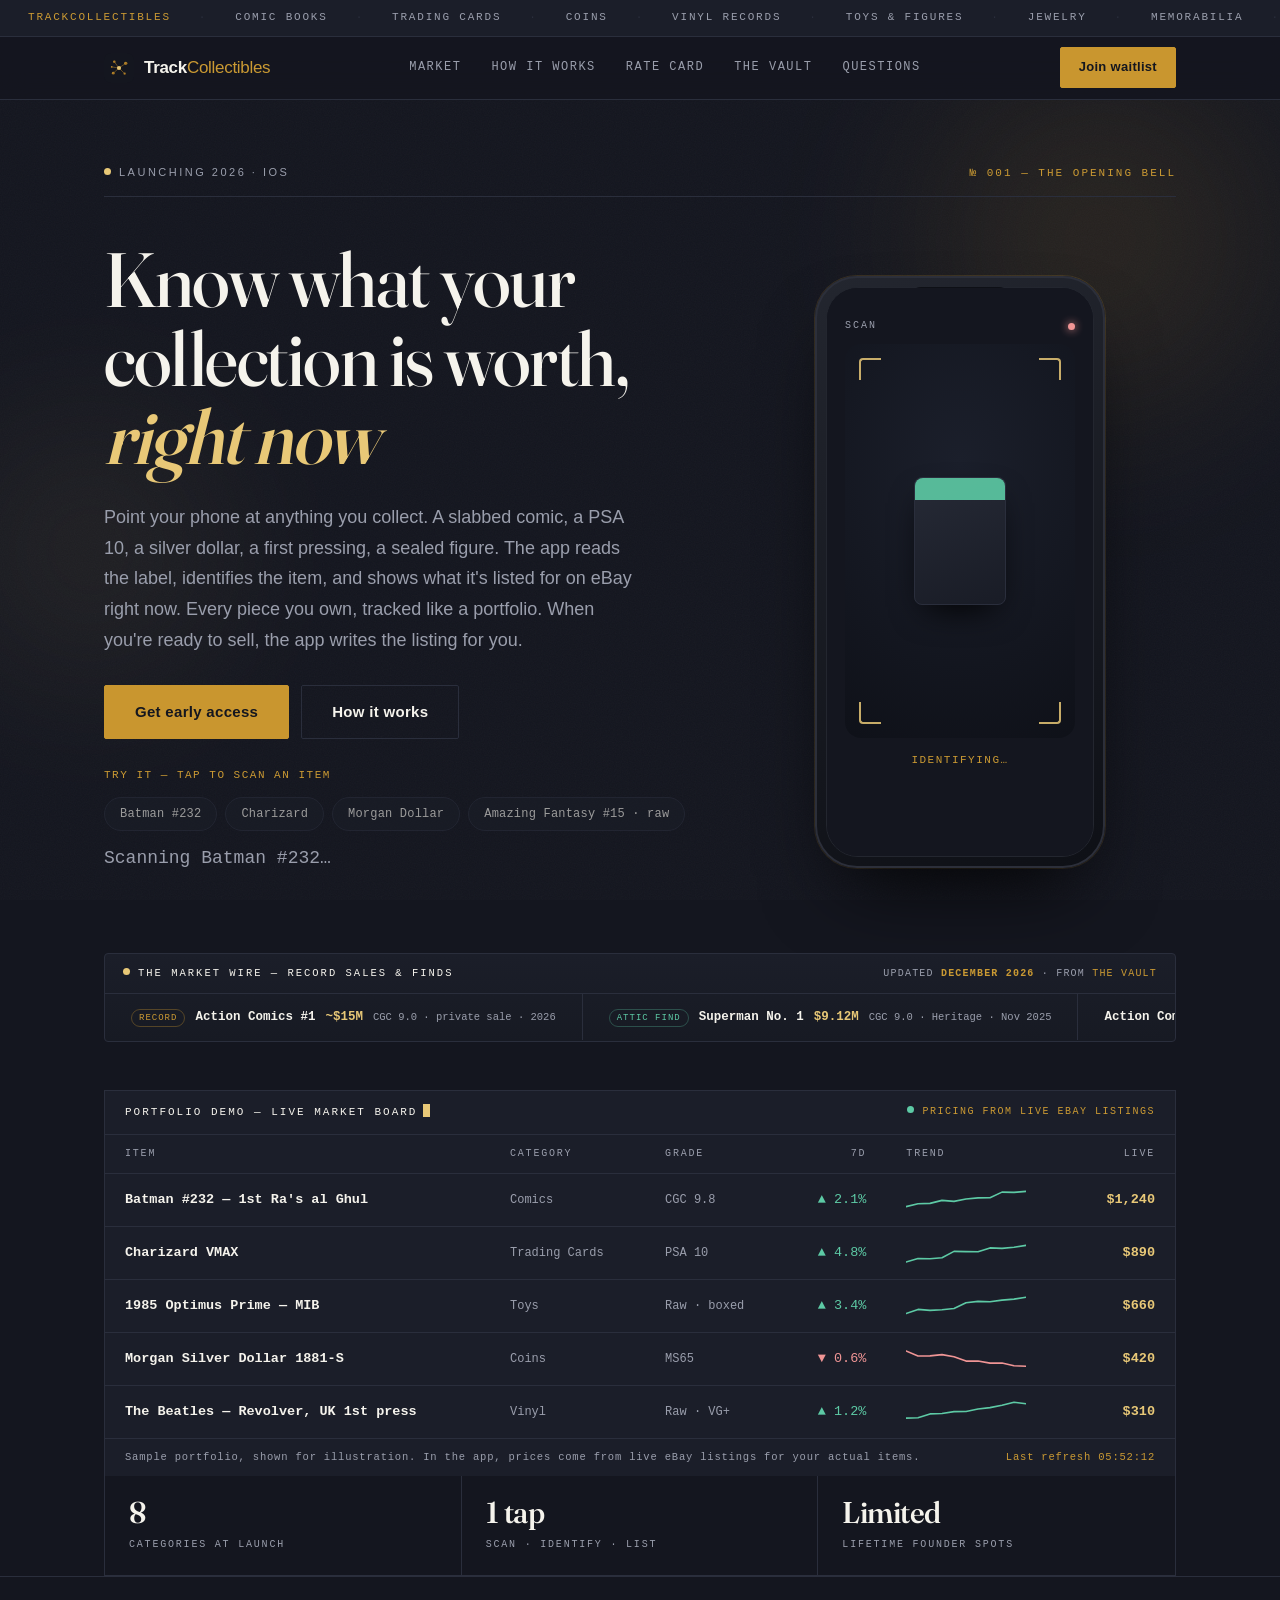
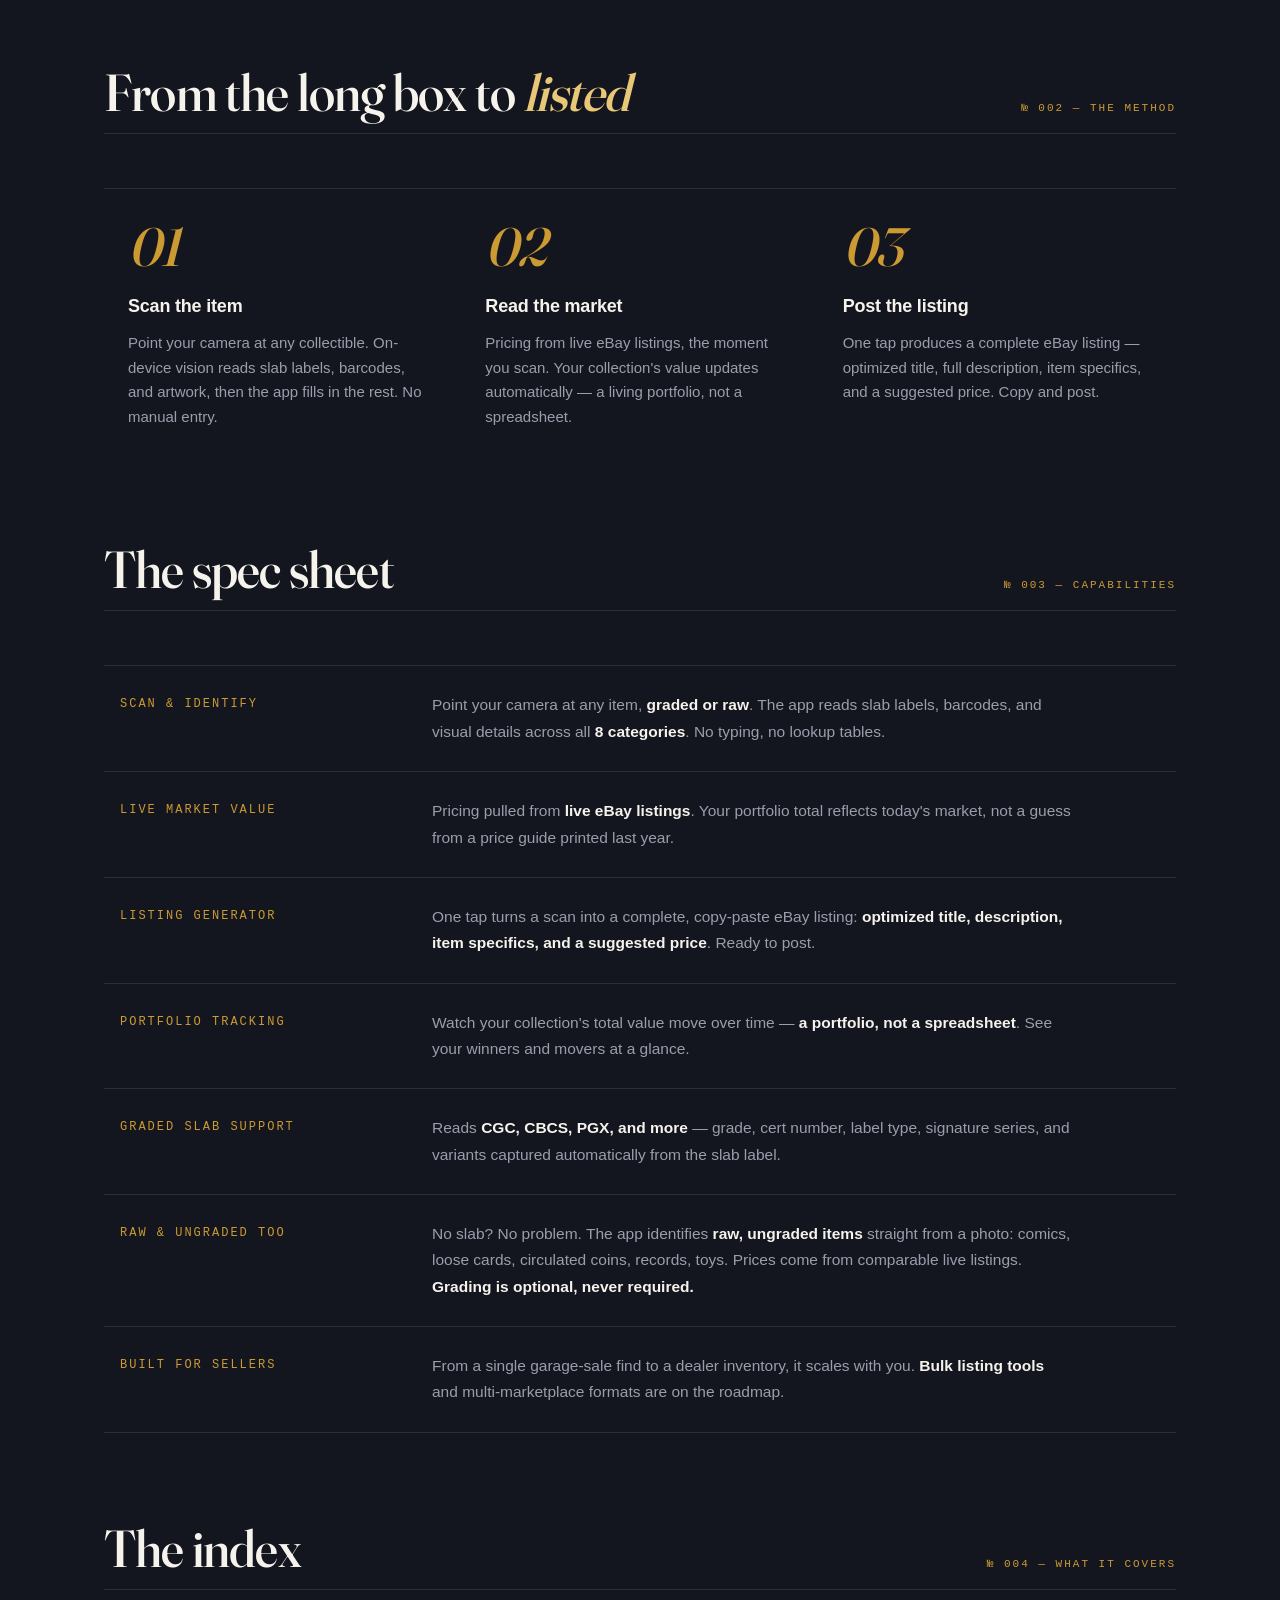
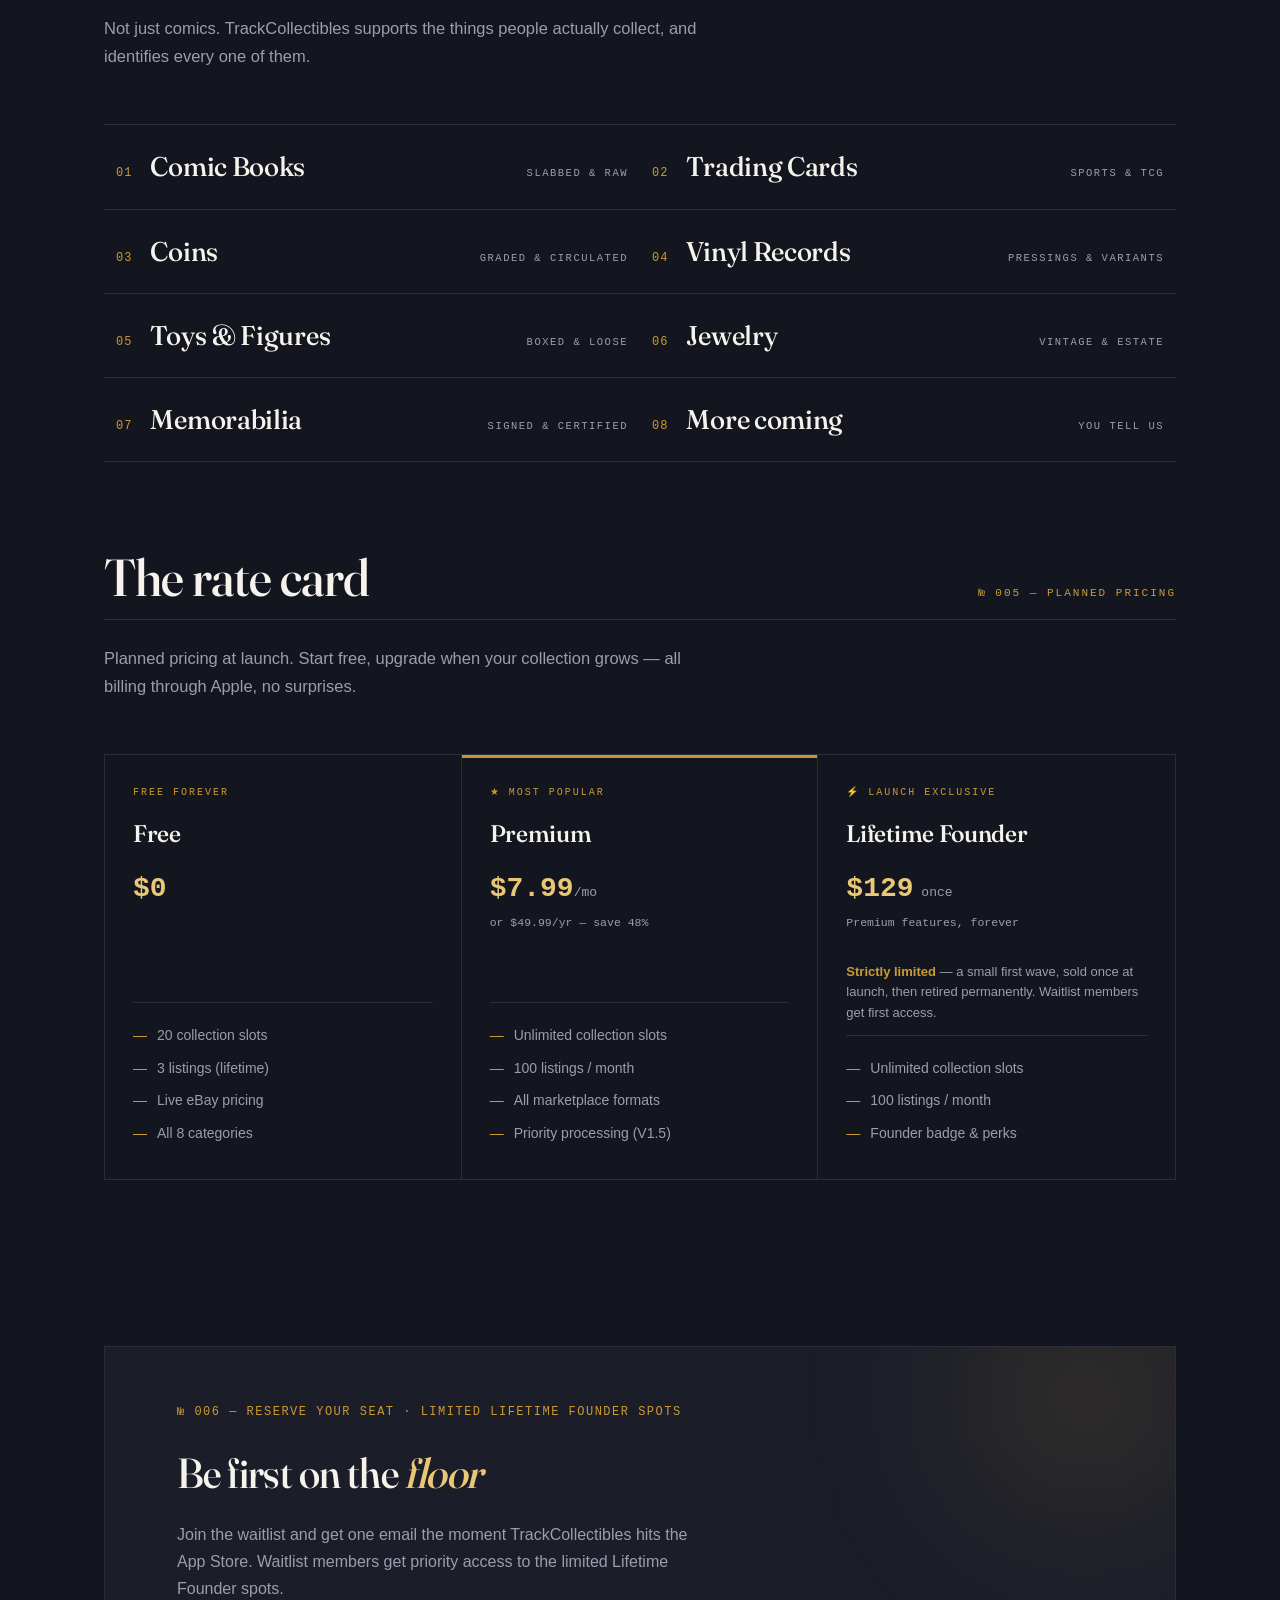
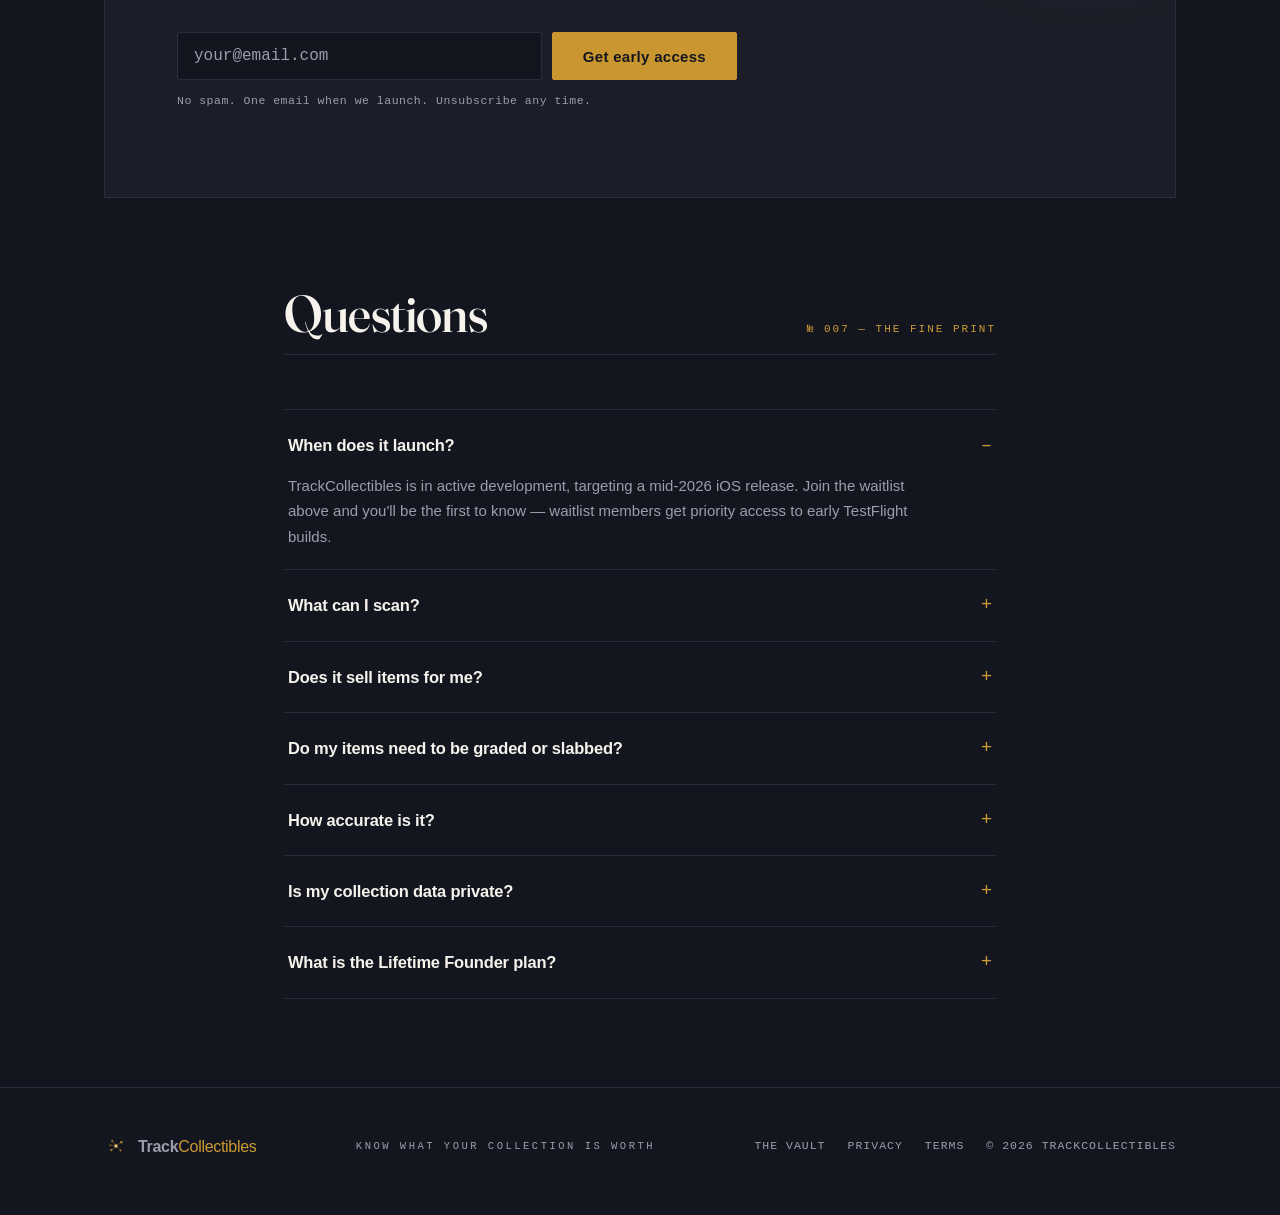
==== commit 279d35ab: "Version app.js to bust cache" ====
--- a/index.html
+++ b/index.html
@@ -27,7 +27,7 @@
 <link rel="icon" type="image/png" href="favicon.png">
 <link rel="apple-touch-icon" href="apple-touch-icon.png">
 <link rel="preload" href="fonts/fraunces-latin-full-normal.woff2" as="font" type="font/woff2" crossorigin>
-<script src="app.js" defer></script>
+<script src="app.js?v=2" defer></script>
 
 <script type="application/ld+json">
 {
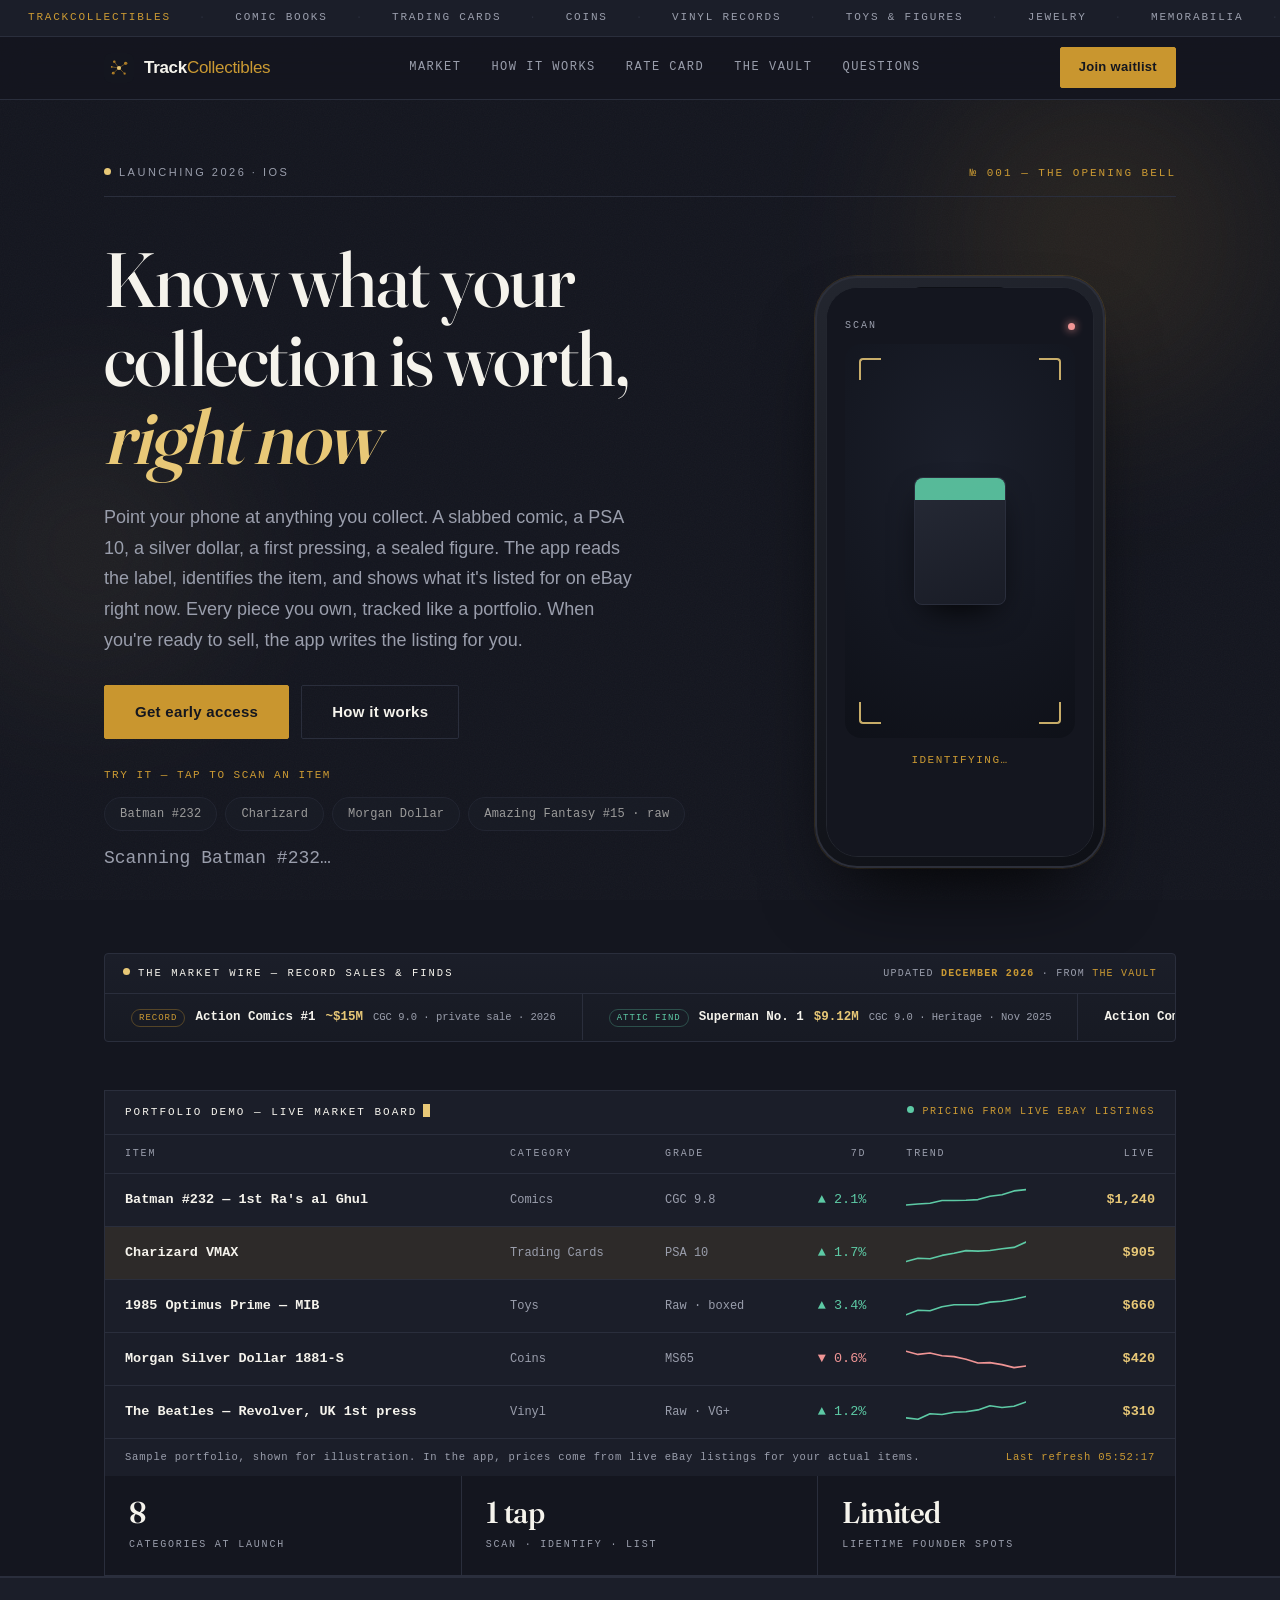
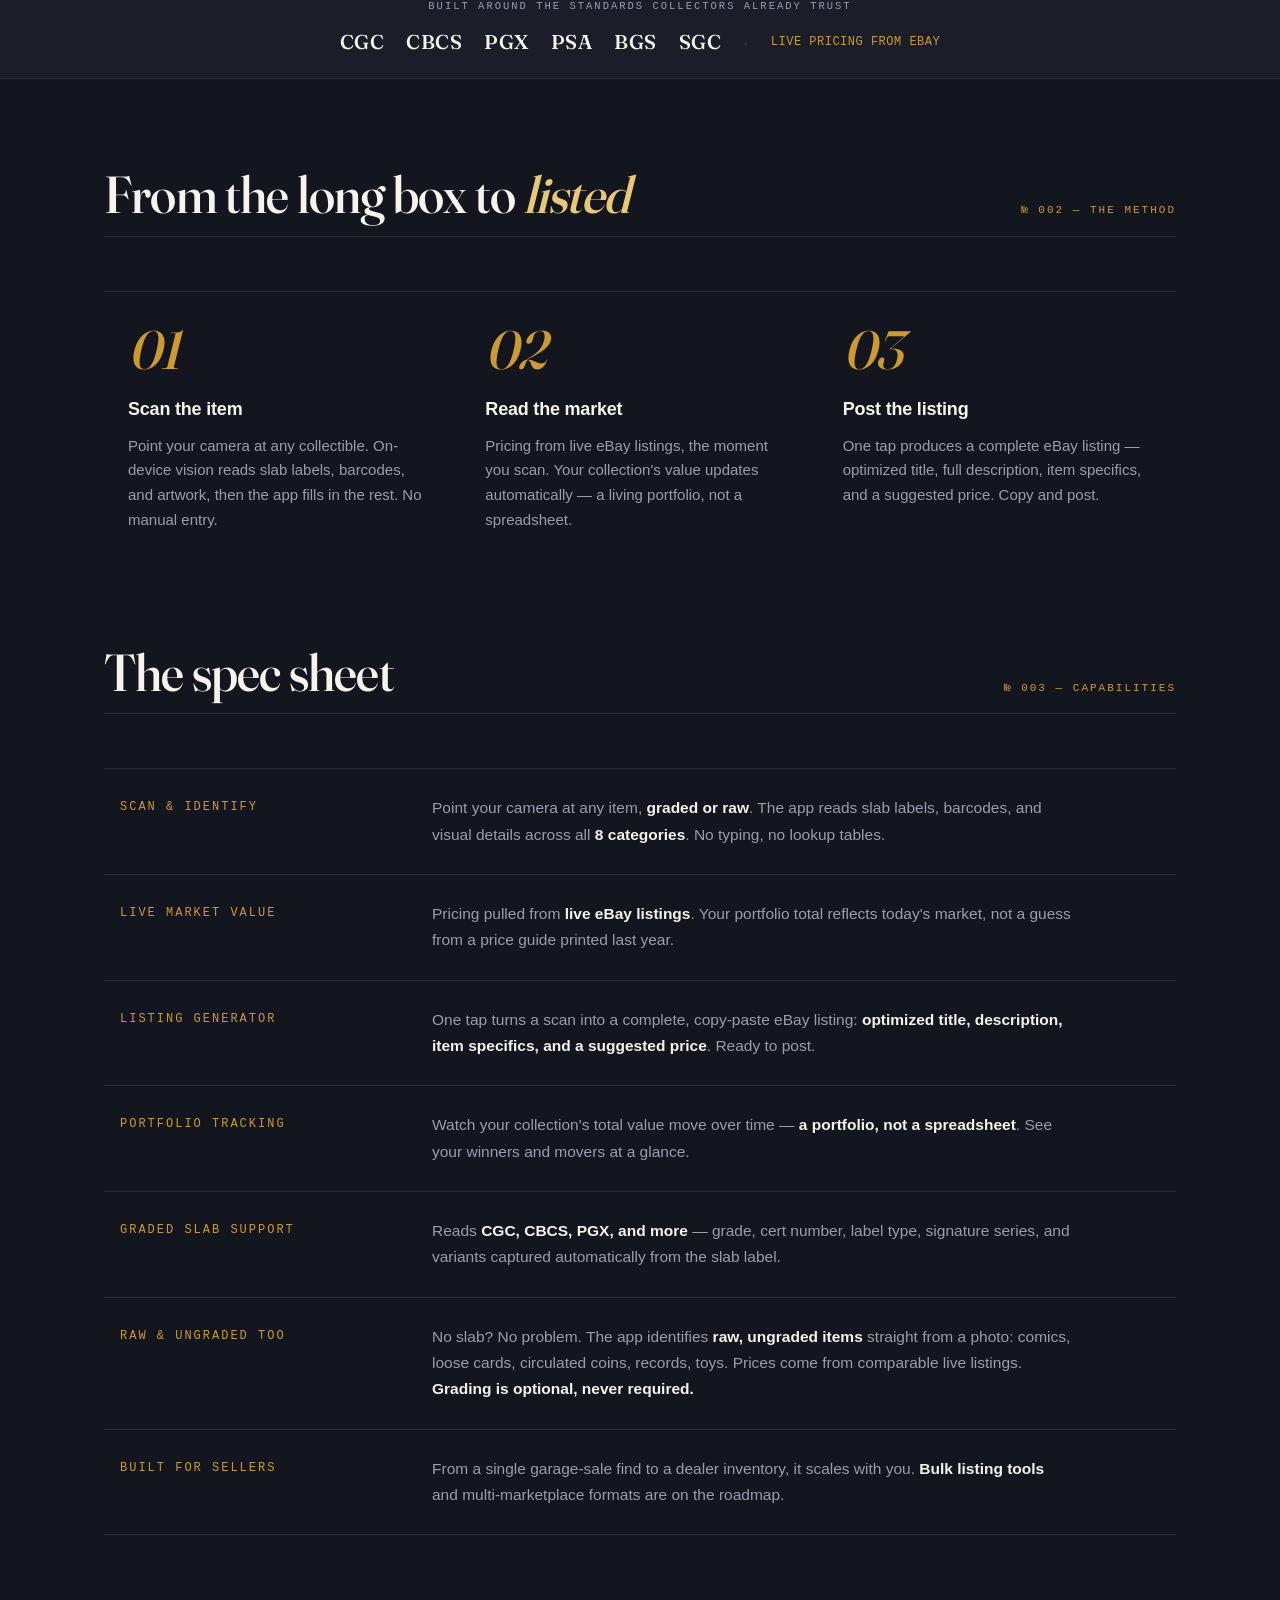
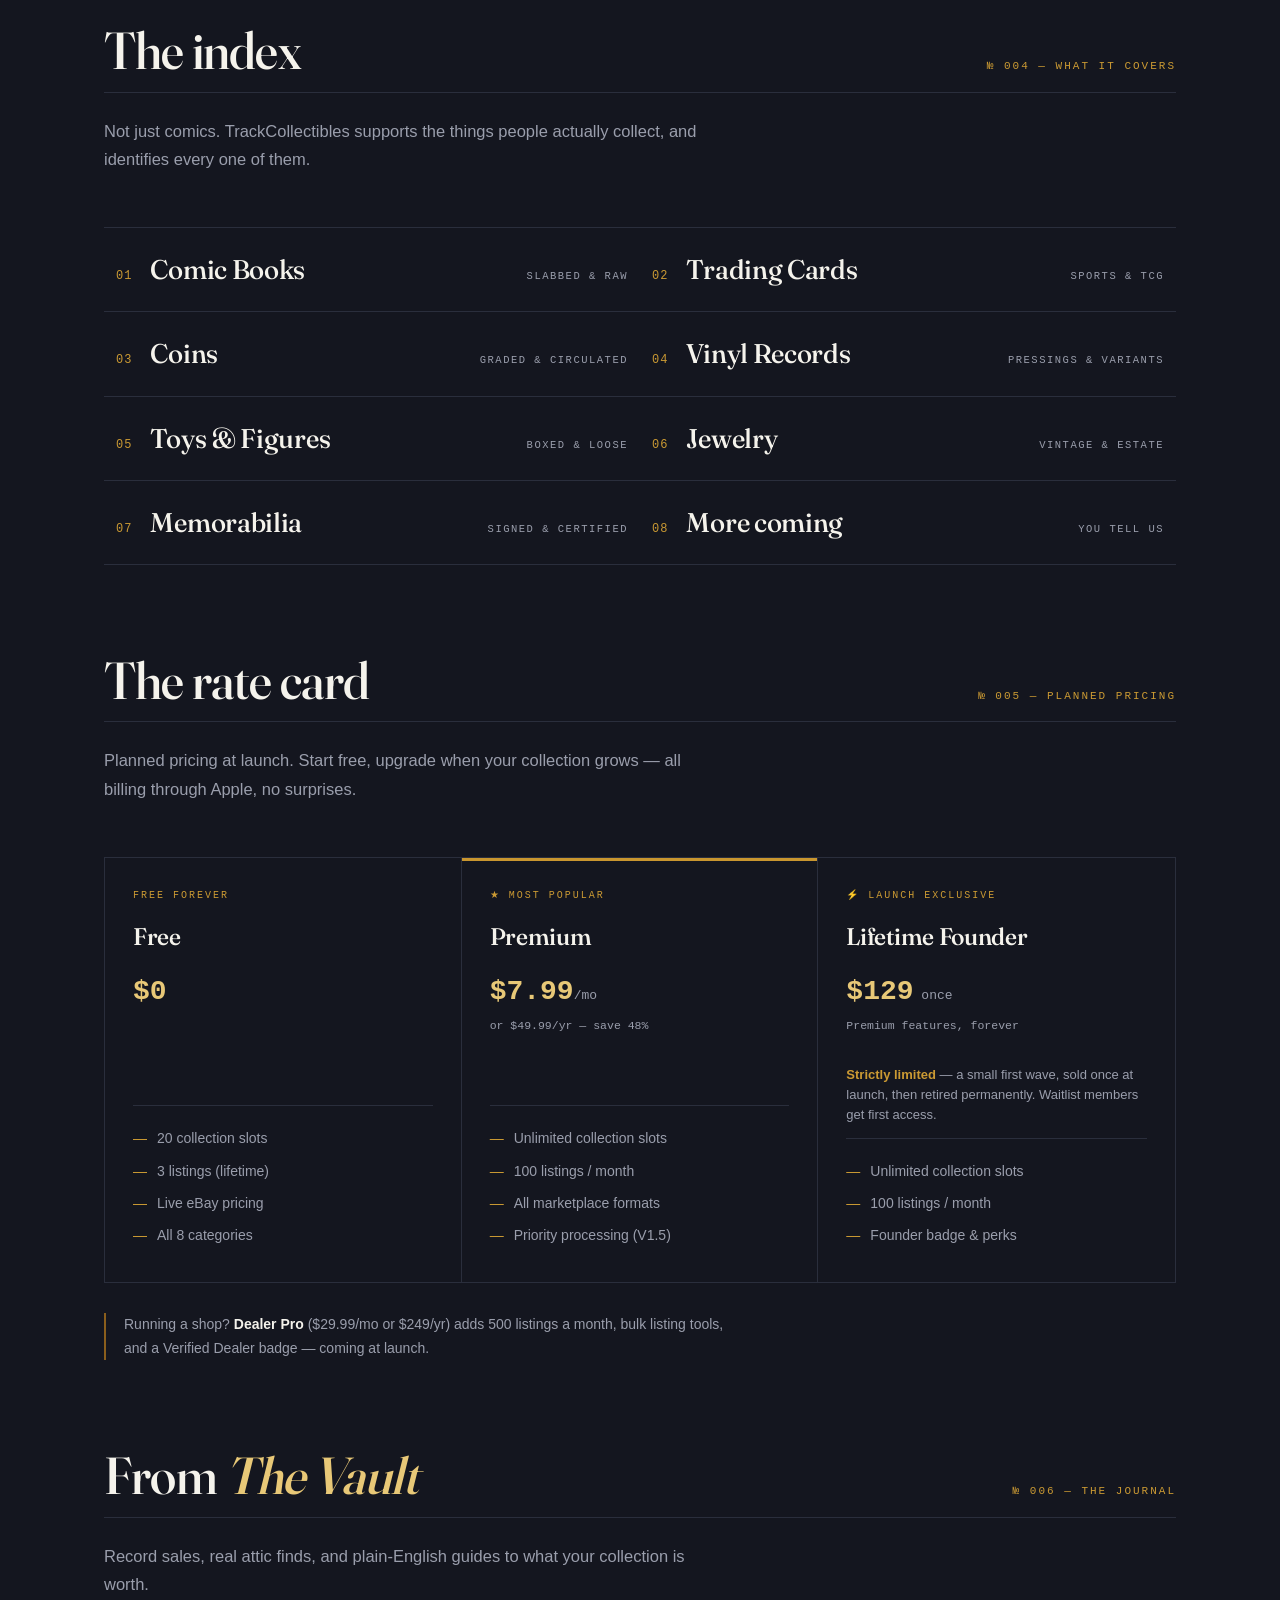
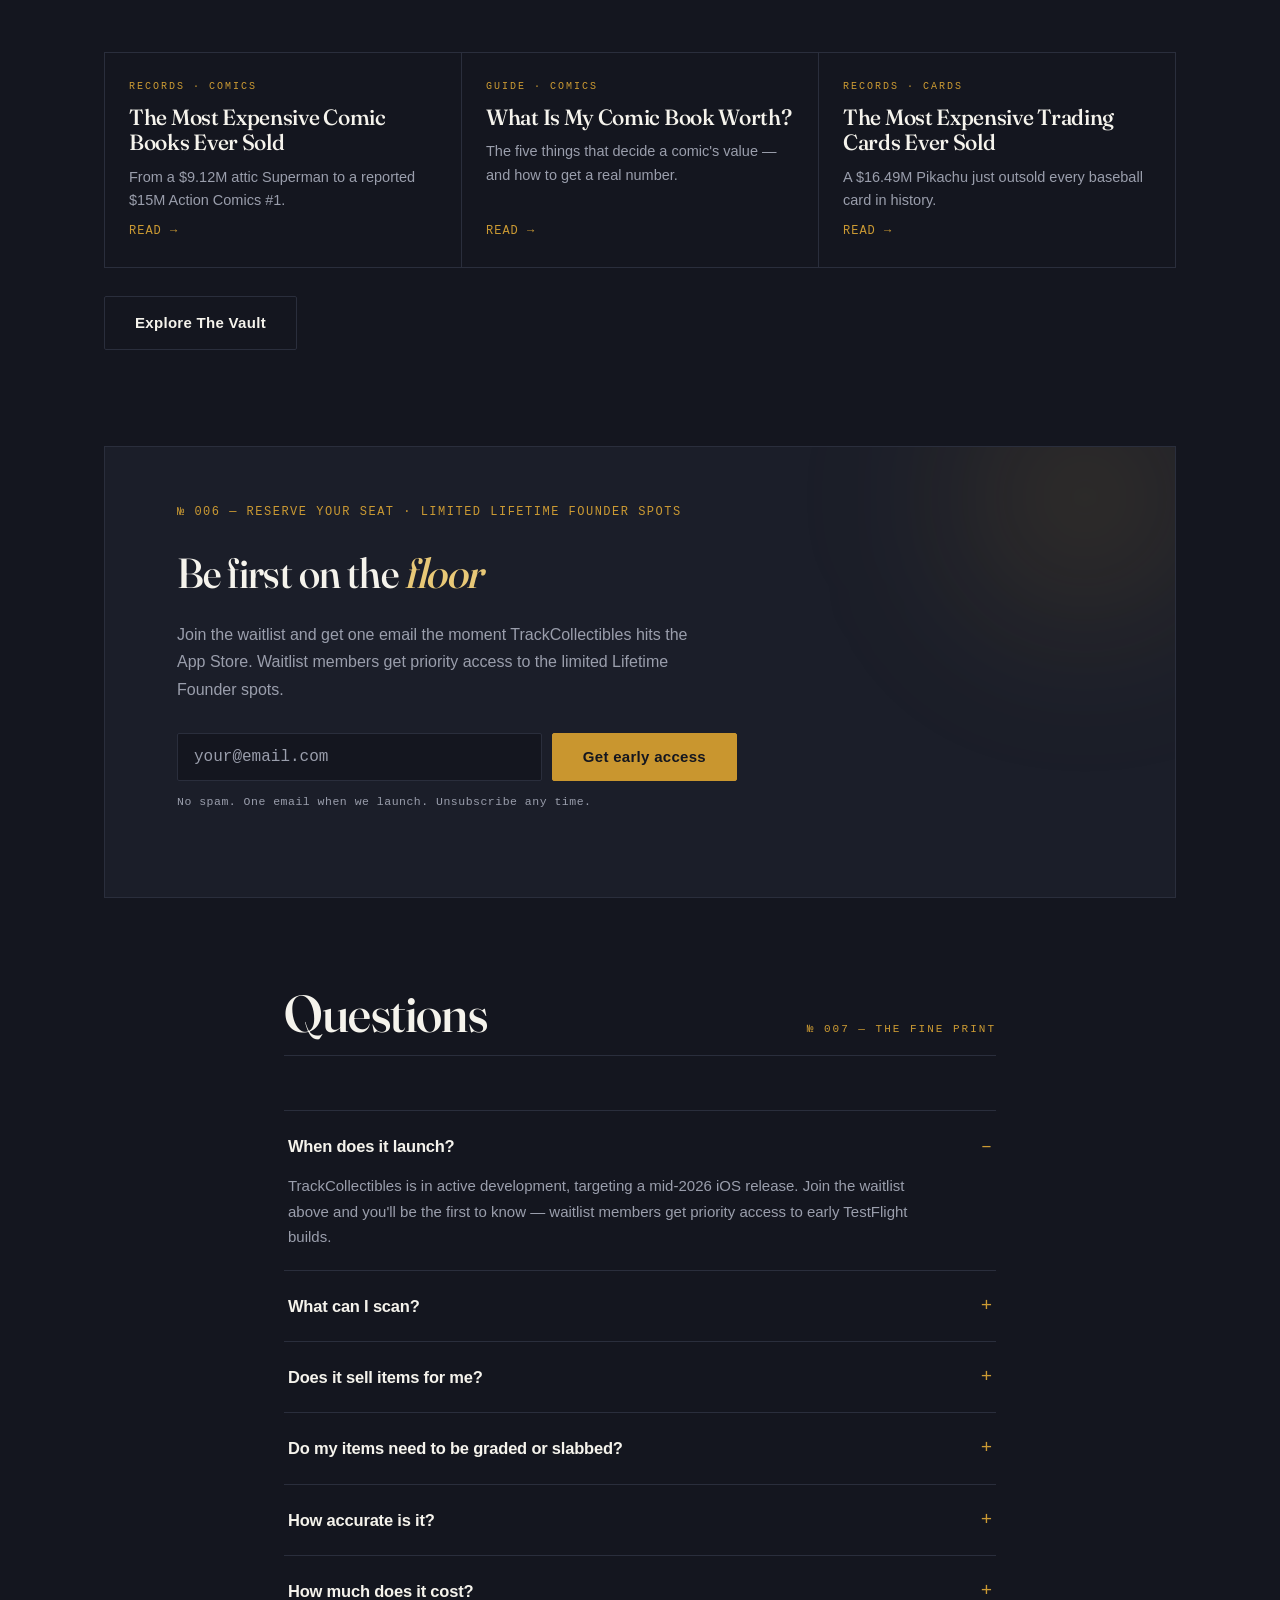
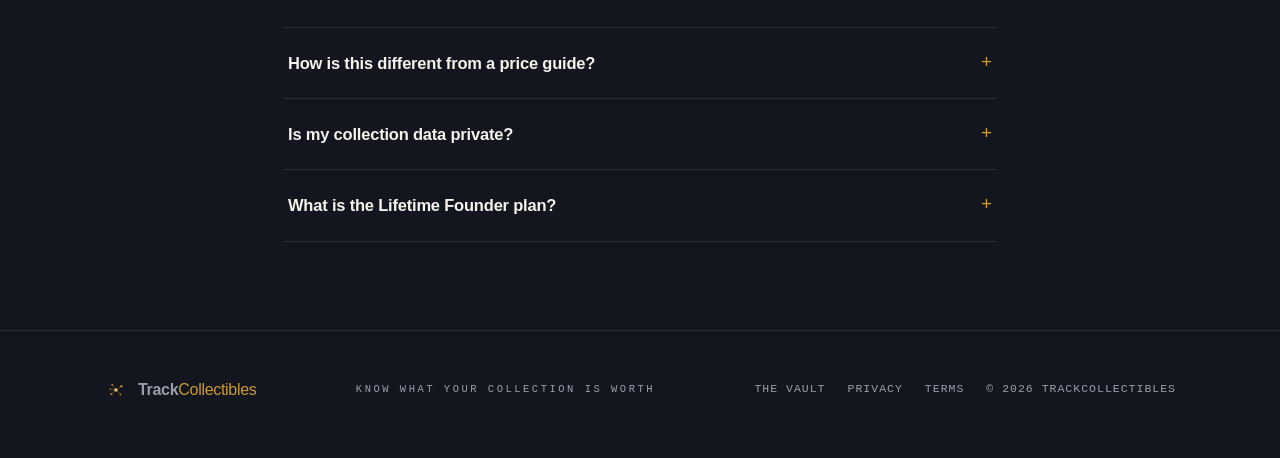
==== commit 3d8bbdb8: "Polish: motion, a11y, trust, Vault, OG" ====
--- a/index.html
+++ b/index.html
@@ -27,7 +27,7 @@
 <link rel="icon" type="image/png" href="favicon.png">
 <link rel="apple-touch-icon" href="apple-touch-icon.png">
 <link rel="preload" href="fonts/fraunces-latin-full-normal.woff2" as="font" type="font/woff2" crossorigin>
-<script src="app.js?v=2" defer></script>
+<script src="app.js?v=3" defer></script>
 
 <script type="application/ld+json">
 {
@@ -93,6 +93,16 @@
         },
         {
           "@type": "Question",
+          "name": "How much does TrackCollectibles cost?",
+          "acceptedAnswer": { "@type": "Answer", "text": "There is a free tier (20 items, 3 AI listings). Premium is $7.99/month or $49.99/year for unlimited items and 100 AI listings per month. A one-time Lifetime Founder plan ($129) is offered in a strictly limited first wave at launch. All billing runs through Apple." }
+        },
+        {
+          "@type": "Question",
+          "name": "How is this different from a price guide?",
+          "acceptedAnswer": { "@type": "Answer", "text": "A printed price guide is a snapshot from months ago. TrackCollectibles pulls what items are listed for on eBay right now and tracks your whole collection like a portfolio, so the value reflects today's market." }
+        },
+        {
+          "@type": "Question",
           "name": "What is the Lifetime Founder plan?",
           "acceptedAnswer": { "@type": "Answer", "text": "A one-time $129 payment that gives you unlimited collection slots and 100 listings per month, for life. It's strictly limited and will never be reopened once sold out. Early waitlist members get first access." }
         }
@@ -433,9 +443,46 @@
 .phone.scanning .ps-fab svg{opacity:.5}
 @media(prefers-reduced-motion:reduce){.phone.scanning .scan-beam{animation:none}.ps-row.justadded{animation:none}.ps-layer{transition:none}}
 
+
+/* ── a11y: skip link + global focus ── */
+.skip-link{position:fixed;top:-60px;left:12px;z-index:200;background:var(--gold-a);color:var(--ink);padding:10px 16px;border-radius:4px;font-weight:600;font-size:14px;transition:top .2s}
+.skip-link:focus{top:12px}
+a:focus-visible,button:focus-visible,summary:focus-visible,input:focus-visible{outline:2px solid var(--gold-core);outline-offset:2px;border-radius:2px}
+
+/* ── scroll progress bar ── */
+.scrollbar{position:fixed;top:0;left:0;height:3px;width:0;z-index:100;background:linear-gradient(90deg,var(--gold-b),var(--gold-core));box-shadow:0 0 10px rgba(232,200,119,.5);transition:width .1s linear}
+
+/* ── trust strip ── */
+.trust{border-top:1px solid var(--line);border-bottom:1px solid var(--line);background:var(--ink-2);padding:20px 0}
+.trust-in{display:flex;flex-direction:column;gap:12px;align-items:center;text-align:center}
+.trust-label{font-family:var(--mono);font-size:10.5px;letter-spacing:2px;text-transform:uppercase;color:var(--muted)}
+.trust-row{display:flex;flex-wrap:wrap;gap:10px 22px;align-items:center;justify-content:center;font-family:var(--serif);font-variation-settings:"opsz" 40;font-weight:560;font-size:20px;letter-spacing:.5px;color:var(--offwhite)}
+.trust-row .trust-sep{color:var(--line)}
+.trust-row .trust-ebay{font-family:var(--mono);font-size:12px;font-weight:400;letter-spacing:.5px;color:var(--gold-text);text-transform:uppercase}
+
+/* ── from the vault feature ── */
+.vfeat{display:grid;grid-template-columns:repeat(3,1fr);border-top:1px solid var(--line);border-left:1px solid var(--line)}
+@media(max-width:760px){.vfeat{grid-template-columns:1fr}}
+.vfeat-card{display:flex;flex-direction:column;gap:10px;padding:26px 24px;border-right:1px solid var(--line);border-bottom:1px solid var(--line);transition:background .2s}
+.vfeat-card:hover{background:var(--ink-2)}
+.vfeat-cat{font-family:var(--mono);font-size:10px;letter-spacing:2px;text-transform:uppercase;color:var(--gold-text)}
+.vfeat-title{font-family:var(--serif);font-variation-settings:"opsz" 60;font-weight:520;font-size:22px;line-height:1.15;letter-spacing:-.3px;color:var(--offwhite)}
+.vfeat-dek{color:var(--muted);font-size:14.5px;line-height:1.6;flex:1}
+.vfeat-go{font-family:var(--mono);font-size:12px;letter-spacing:1px;text-transform:uppercase;color:var(--gold-text)}
+.vfeat-card:hover .vfeat-go{color:var(--gold-core)}
+
+/* ── sticky waitlist CTA ── */
+.sticky-cta{position:fixed;right:20px;bottom:20px;z-index:90;background:var(--gold-a);color:var(--ink);font-weight:600;font-size:14px;padding:13px 22px;border-radius:40px;box-shadow:0 12px 34px -8px rgba(201,150,47,.6);opacity:0;transform:translateY(20px);pointer-events:none;transition:opacity .3s,transform .3s,background .15s;letter-spacing:.3px}
+.sticky-cta.show{opacity:1;transform:none;pointer-events:auto}
+.sticky-cta:hover{background:var(--gold-core)}
+@media(max-width:560px){.sticky-cta{left:16px;right:16px;text-align:center;bottom:16px}}
+@media(prefers-reduced-motion:reduce){.scrollbar{transition:none}.sticky-cta{transition:opacity .2s}}
+
 </style>
 </head>
 <body>
+<a class="skip-link" href="#top">Skip to content</a>
+<div class="scrollbar" data-scrollbar aria-hidden="true"></div>
 
 <!-- ─── SVG DEFS ─── -->
 <svg width="0" height="0" style="position:absolute" aria-hidden="true">
@@ -696,6 +743,20 @@
   </div>
 </div>
 
+<!-- ─── TRUST STRIP ─── -->
+<section class="trust reveal" aria-label="What TrackCollectibles works with">
+  <div class="wrap">
+    <div class="trust-in">
+      <span class="trust-label">Built around the standards collectors already trust</span>
+      <div class="trust-row">
+        <span>CGC</span><span>CBCS</span><span>PGX</span><span>PSA</span><span>BGS</span><span>SGC</span>
+        <span class="trust-sep">·</span>
+        <span class="trust-ebay">Live pricing from eBay</span>
+      </div>
+    </div>
+  </div>
+</section>
+
 <!-- ─── HOW IT WORKS ─── -->
 <section class="section" id="how">
   <div class="wrap">
@@ -835,6 +896,38 @@
 
     </div>
     <p class="dealer-note reveal">Running a shop? <strong>Dealer Pro</strong> ($29.99/mo or $249/yr) adds 500 listings a month, bulk listing tools, and a Verified Dealer badge — coming at launch.</p>
+  </div>
+</section>
+
+<!-- ─── FROM THE VAULT ─── -->
+<section class="section" id="vault-feature" style="padding-top:0">
+  <div class="wrap">
+    <div class="sec-rule reveal">
+      <h2 class="sec">From <span class="wonk">The Vault</span></h2>
+      <span class="lotno">№ 006 — THE JOURNAL</span>
+    </div>
+    <p class="lead reveal">Record sales, real attic finds, and plain-English guides to what your collection is worth.</p>
+    <div class="vfeat">
+      <a class="vfeat-card reveal" href="vault/most-expensive-comic-books-ever-sold.html">
+        <span class="vfeat-cat">Records · Comics</span>
+        <span class="vfeat-title">The Most Expensive Comic Books Ever Sold</span>
+        <span class="vfeat-dek">From a $9.12M attic Superman to a reported $15M Action Comics #1.</span>
+        <span class="vfeat-go">Read →</span>
+      </a>
+      <a class="vfeat-card reveal" href="vault/what-is-my-comic-book-worth.html">
+        <span class="vfeat-cat">Guide · Comics</span>
+        <span class="vfeat-title">What Is My Comic Book Worth?</span>
+        <span class="vfeat-dek">The five things that decide a comic's value — and how to get a real number.</span>
+        <span class="vfeat-go">Read →</span>
+      </a>
+      <a class="vfeat-card reveal" href="vault/most-expensive-trading-cards-ever-sold.html">
+        <span class="vfeat-cat">Records · Cards</span>
+        <span class="vfeat-title">The Most Expensive Trading Cards Ever Sold</span>
+        <span class="vfeat-dek">A $16.49M Pikachu just outsold every baseball card in history.</span>
+        <span class="vfeat-go">Read →</span>
+      </a>
+    </div>
+    <p class="reveal" style="margin-top:28px"><a class="btn btn-ghost" href="vault/index.html">Explore The Vault</a></p>
   </div>
 </section>
 
@@ -888,6 +981,14 @@
         <p>Very accurate on text-rich items like graded slabs (reads the label directly). For raw items it identifies them visually and cross-references databases. You always review and confirm the identification before saving, nothing gets added to your collection without your approval.</p>
       </details>
       <details>
+        <summary>How much does it cost?</summary>
+        <p>There's a free tier (20 items, 3 AI listings). Premium is $7.99/mo or $49.99/yr for unlimited items and 100 AI listings a month. A one-time <strong>Lifetime Founder</strong> plan ($129) is offered in a strictly limited first wave at launch. All billing runs through Apple.</p>
+      </details>
+      <details>
+        <summary>How is this different from a price guide?</summary>
+        <p>A printed guide is a snapshot from months ago. TrackCollectibles pulls what items are listed for on eBay right now and tracks your whole collection like a portfolio, so the value reflects today's market — not last year's book.</p>
+      </details>
+      <details>
         <summary>Is my collection data private?</summary>
         <p>Yes. Scan photos are processed and discarded — they're not stored permanently. Your collection data is yours, stored securely in your account. See our <a href="privacy.html">Privacy Policy</a> for full details.</p>
       </details>
@@ -921,5 +1022,6 @@
   </div>
 </footer>
 
+<a class="sticky-cta" href="#waitlist" data-stickycta aria-hidden="true" tabindex="-1">Join the waitlist →</a>
 </body>
 </html>
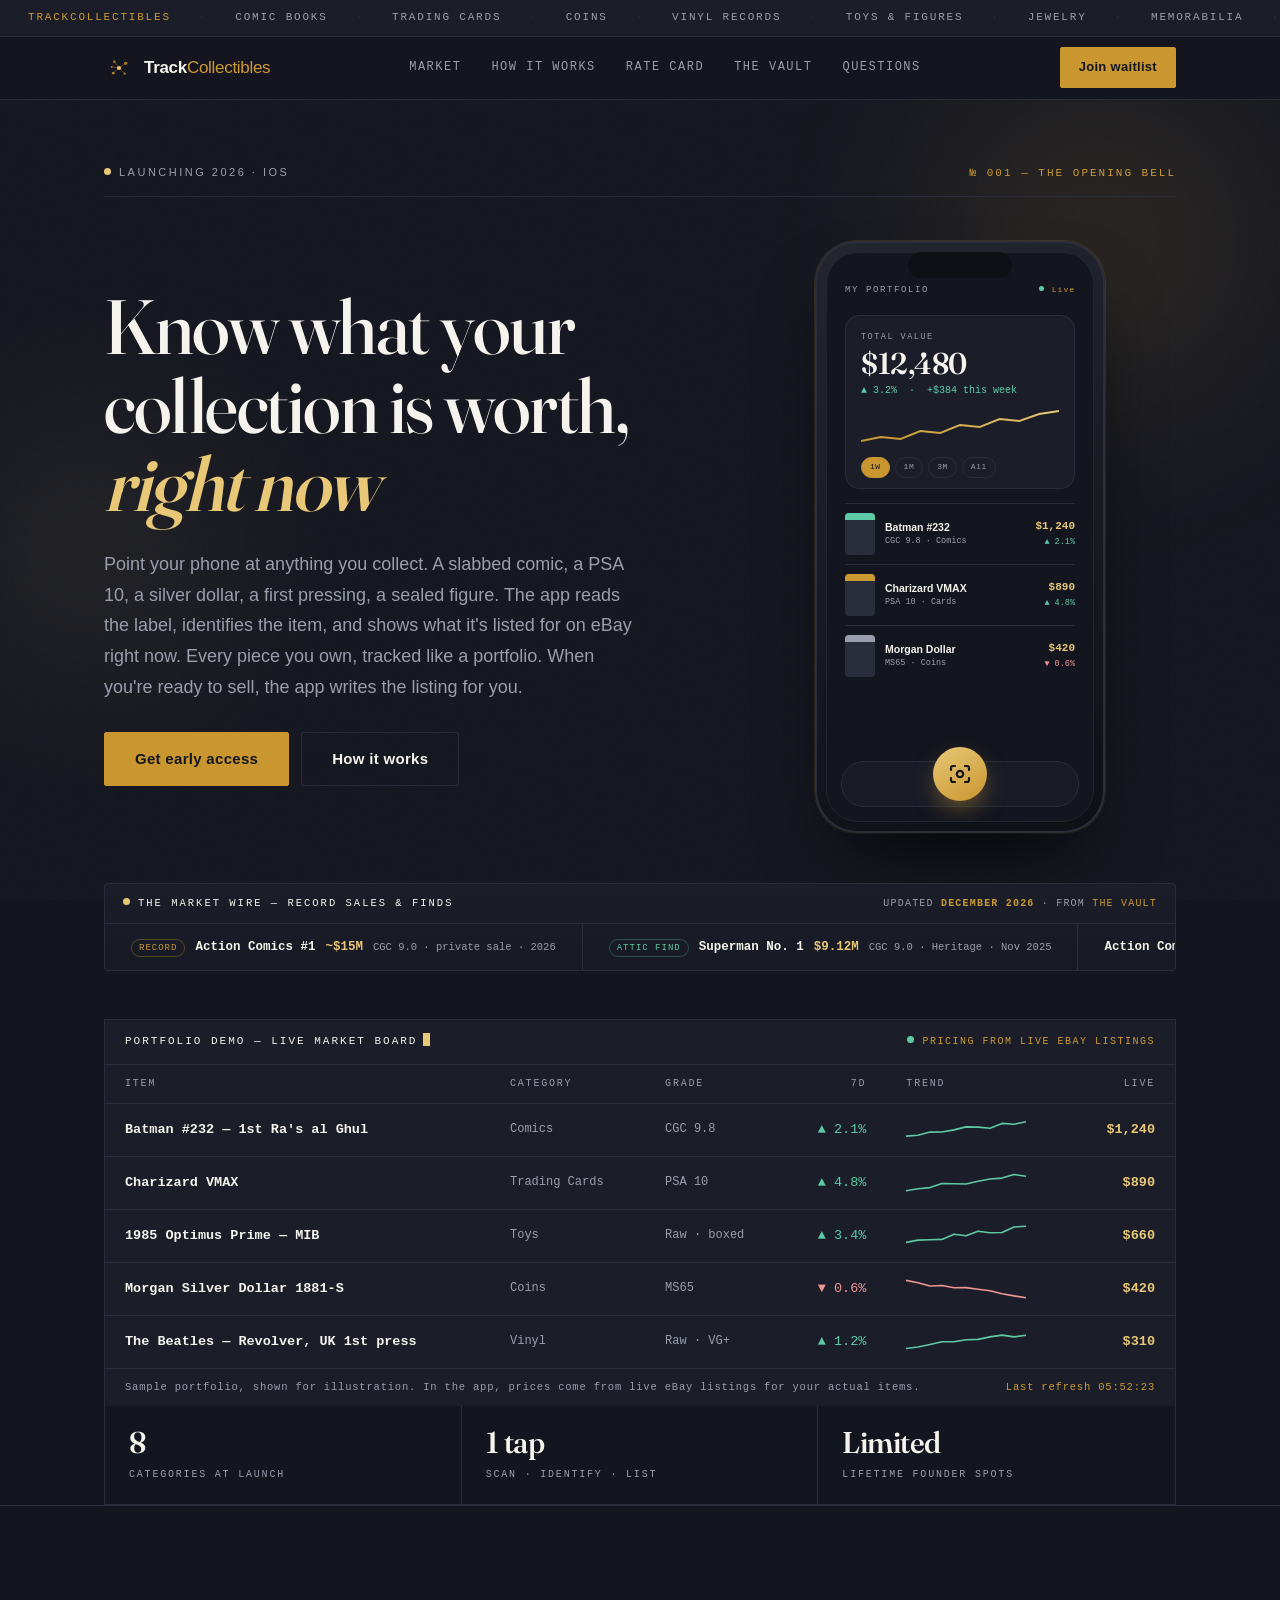
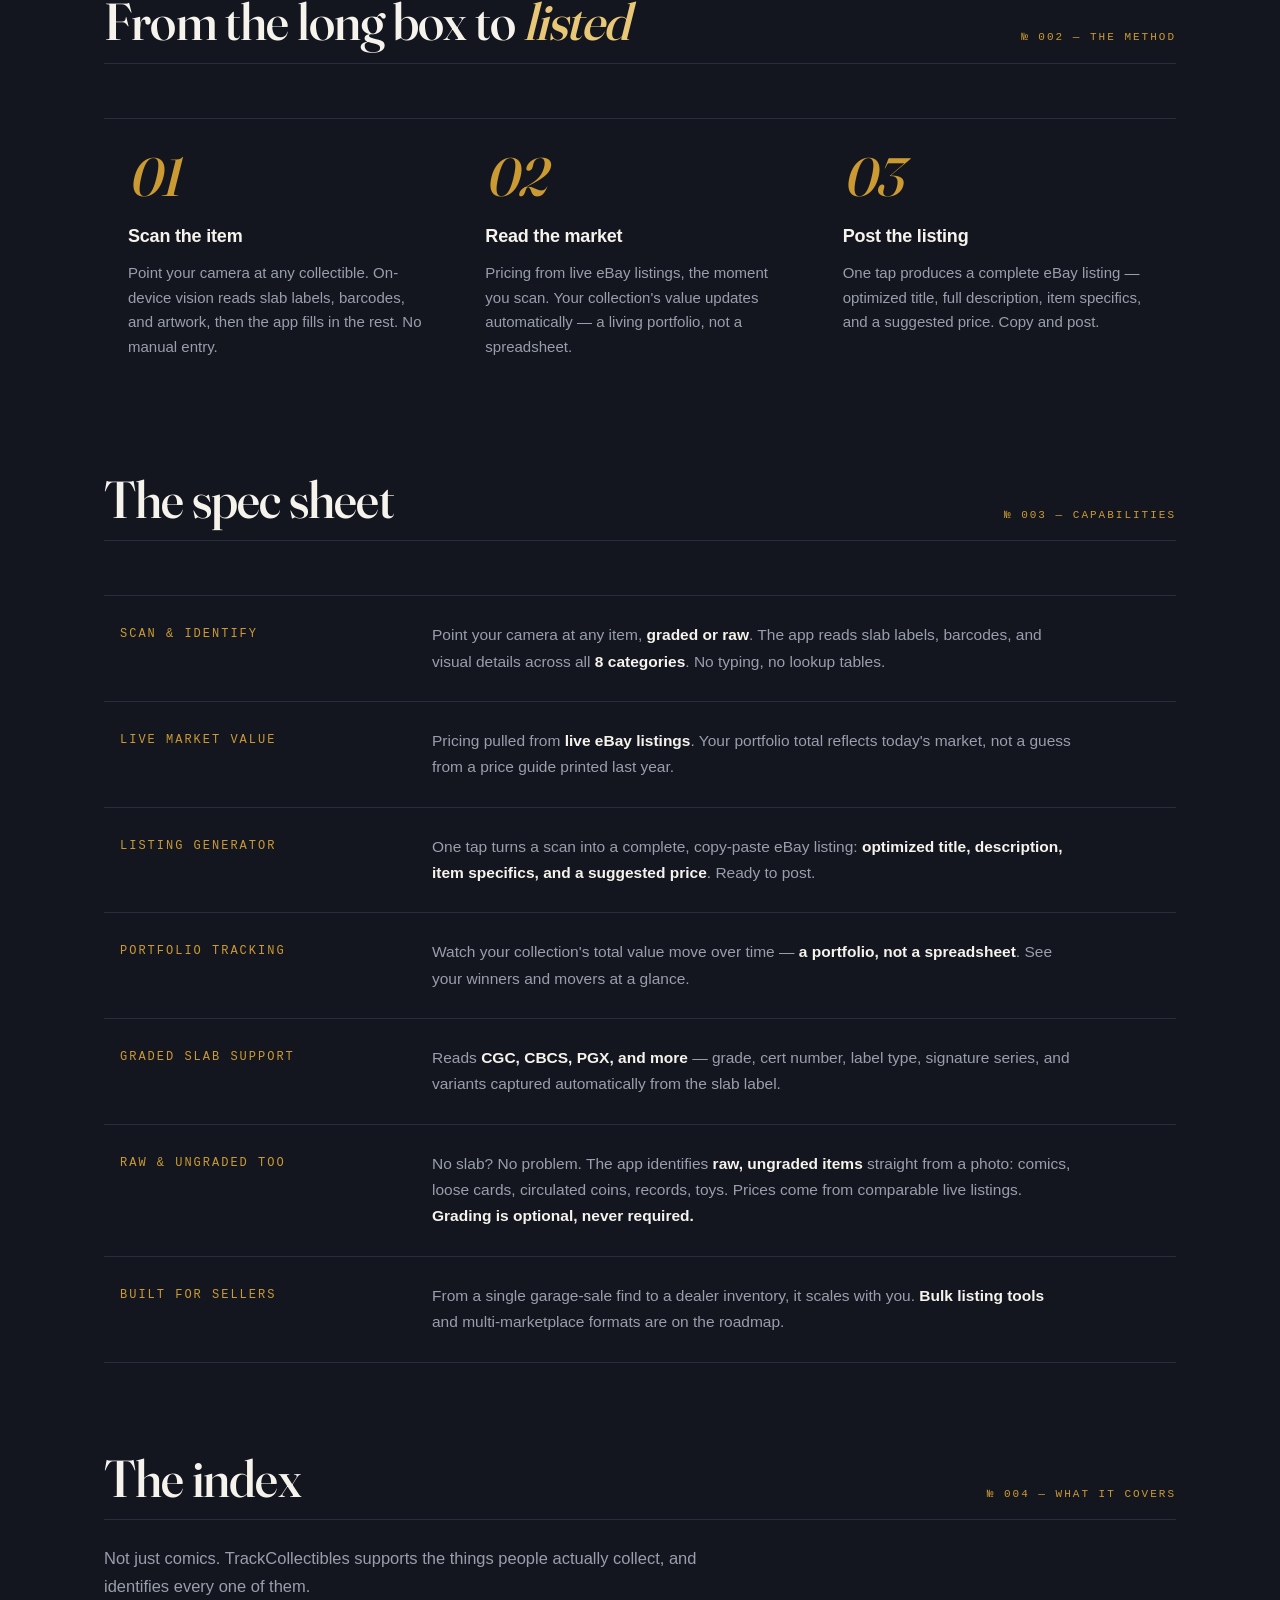
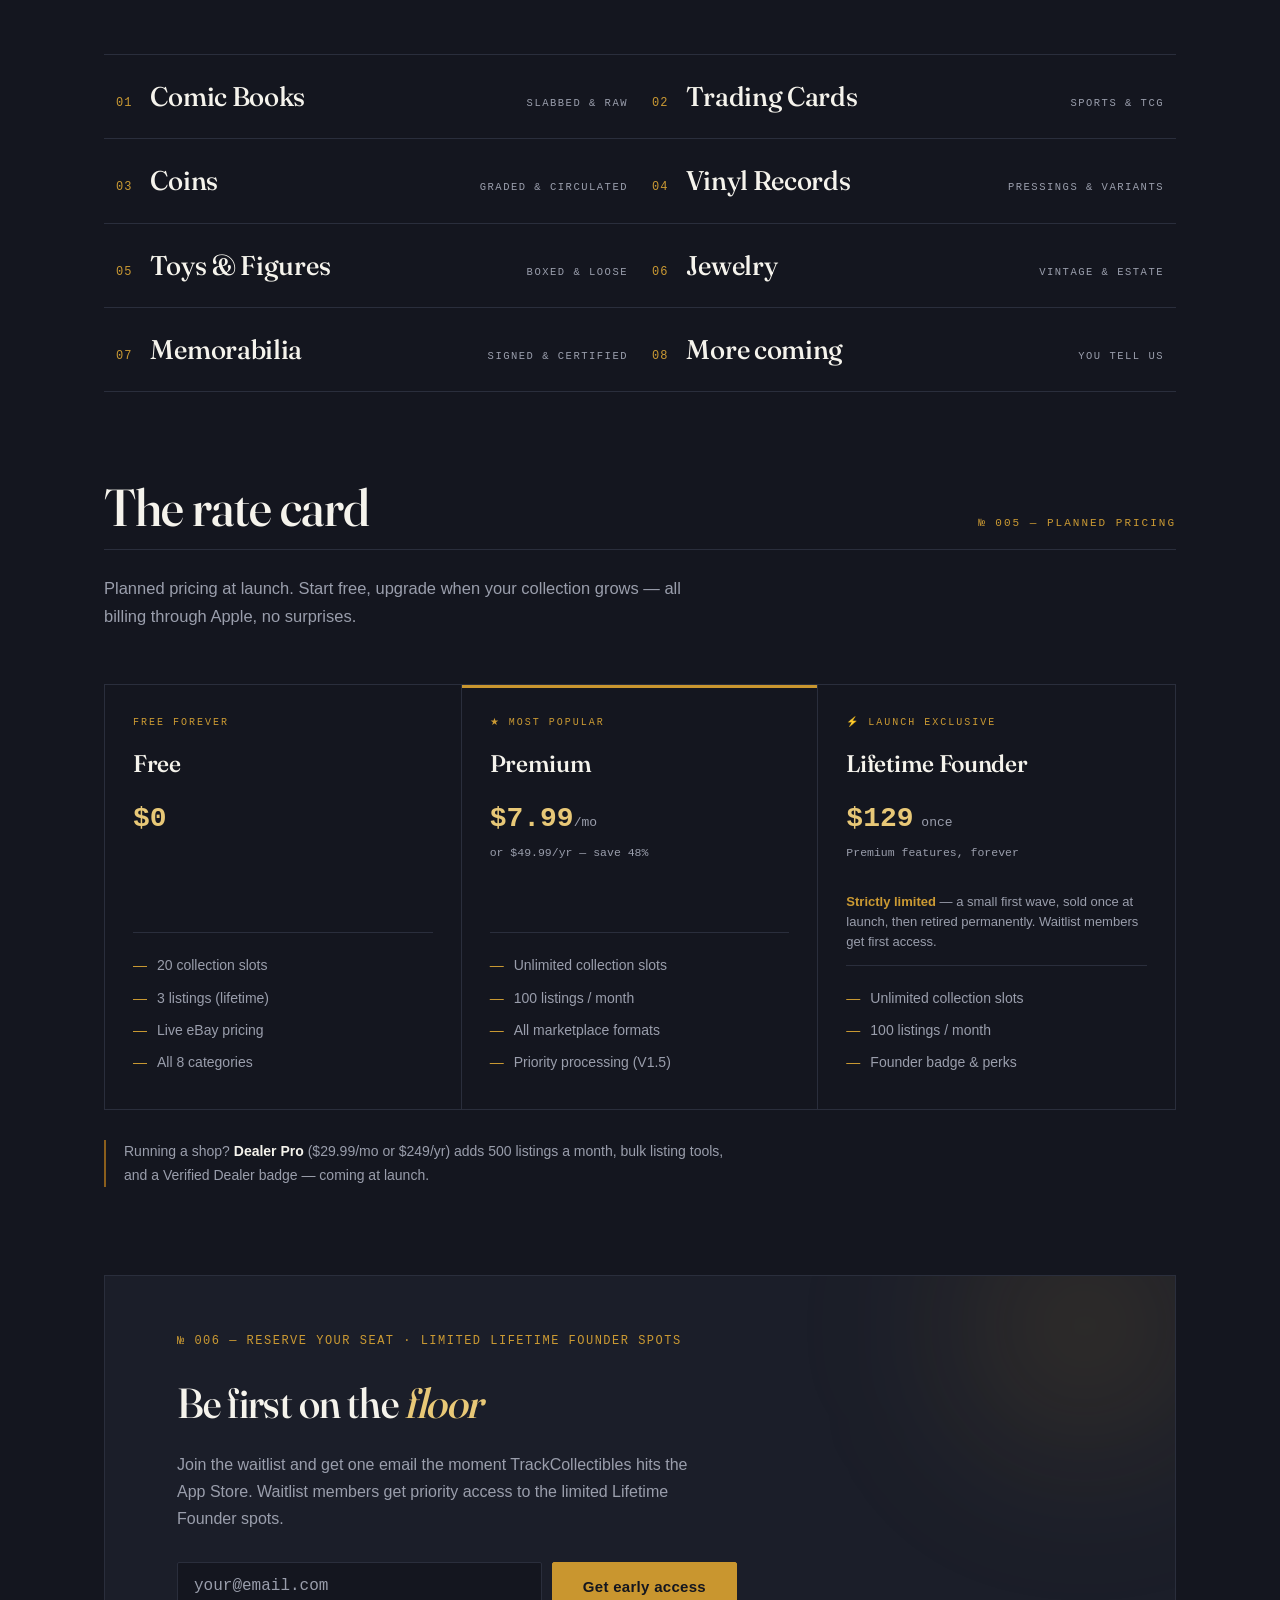
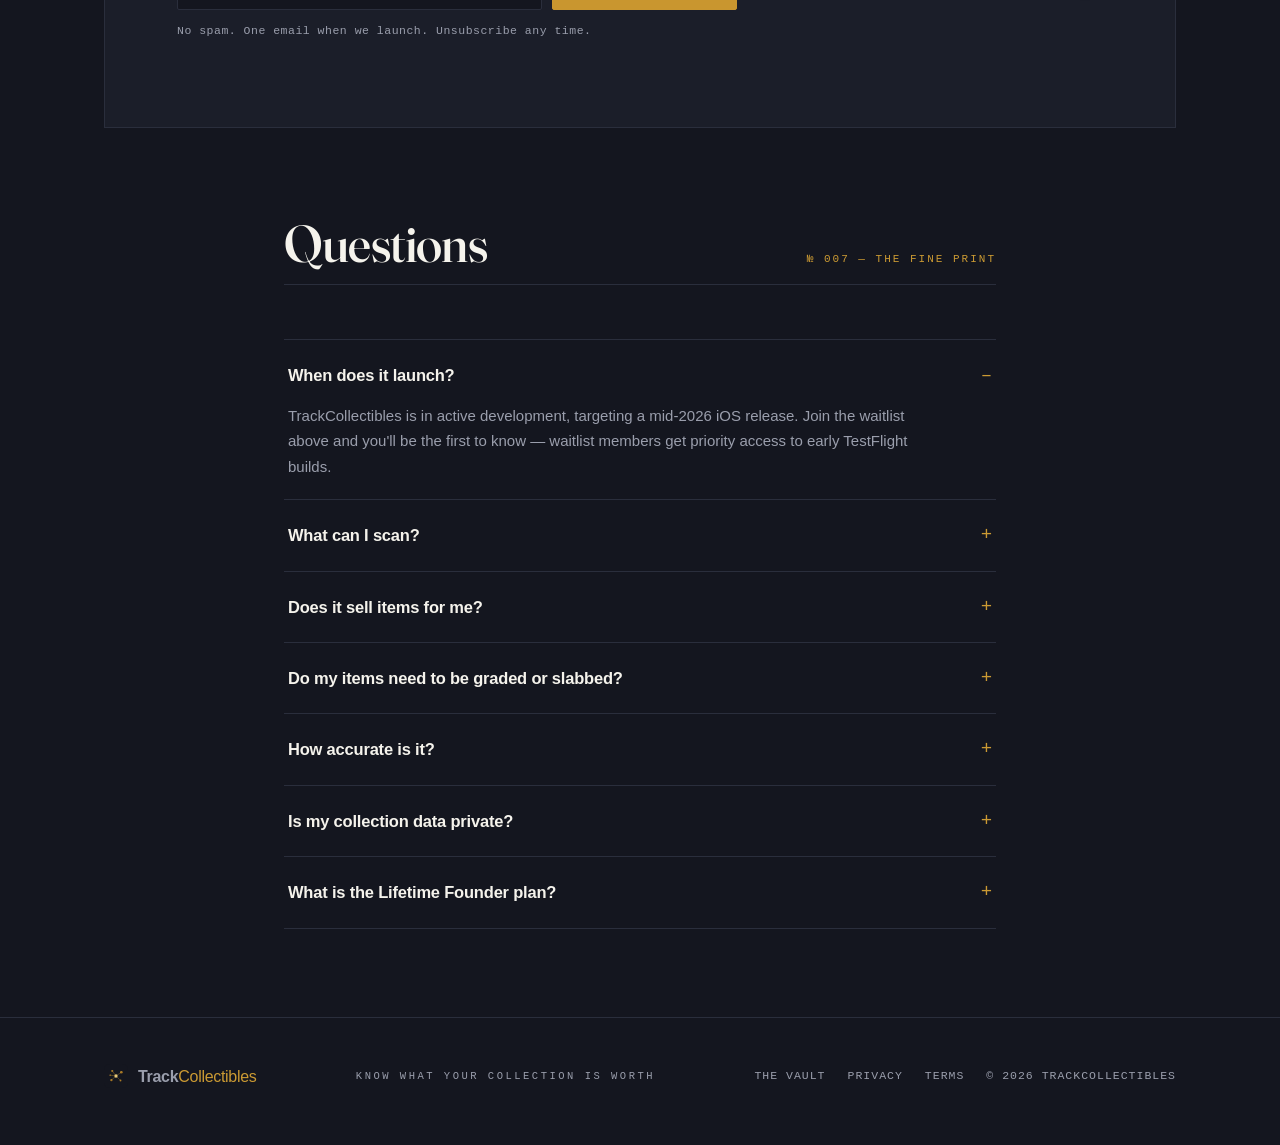
==== commit 856aae43: "Roll back homepage to pre-Sept-16 state" ====
--- a/index.html
+++ b/index.html
@@ -27,7 +27,7 @@
 <link rel="icon" type="image/png" href="favicon.png">
 <link rel="apple-touch-icon" href="apple-touch-icon.png">
 <link rel="preload" href="fonts/fraunces-latin-full-normal.woff2" as="font" type="font/woff2" crossorigin>
-<script src="app.js?v=3" defer></script>
+<script src="app.js" defer></script>
 
 <script type="application/ld+json">
 {
@@ -93,16 +93,6 @@
         },
         {
           "@type": "Question",
-          "name": "How much does TrackCollectibles cost?",
-          "acceptedAnswer": { "@type": "Answer", "text": "There is a free tier (20 items, 3 AI listings). Premium is $7.99/month or $49.99/year for unlimited items and 100 AI listings per month. A one-time Lifetime Founder plan ($129) is offered in a strictly limited first wave at launch. All billing runs through Apple." }
-        },
-        {
-          "@type": "Question",
-          "name": "How is this different from a price guide?",
-          "acceptedAnswer": { "@type": "Answer", "text": "A printed price guide is a snapshot from months ago. TrackCollectibles pulls what items are listed for on eBay right now and tracks your whole collection like a portfolio, so the value reflects today's market." }
-        },
-        {
-          "@type": "Question",
           "name": "What is the Lifetime Founder plan?",
           "acceptedAnswer": { "@type": "Answer", "text": "A one-time $129 payment that gives you unlimited collection slots and 100 listings per month, for life. It's strictly limited and will never be reopened once sold out. Early waitlist members get first access." }
         }
@@ -397,92 +387,9 @@
 .foot-links{display:flex;gap:22px;font-family:var(--mono);font-size:11.5px;letter-spacing:1px;text-transform:uppercase}
 .foot-links a:hover{color:var(--gold-core)}
 .tagline{font-family:var(--mono);letter-spacing:2.5px;text-transform:uppercase;font-size:10.5px;color:var(--muted)}
-
-/* ── interactive scan demo ── */
-.scan-try{margin-top:28px}
-.scan-try-label{display:block;font-family:var(--mono);font-size:11px;letter-spacing:1.5px;text-transform:uppercase;color:var(--gold-text);margin-bottom:12px}
-.scan-chips{display:flex;flex-wrap:wrap;gap:8px}
-.scan-chip{font-family:var(--mono);font-size:12px;letter-spacing:.2px;color:var(--offwhite);background:var(--ink-2);border:1px solid var(--line);border-radius:22px;padding:9px 15px;cursor:pointer;transition:border-color .15s,color .15s,background .15s}
-.scan-chip:hover{border-color:var(--gold-a);color:var(--gold-core)}
-.scan-chip:focus-visible{outline:2px solid var(--gold-a);outline-offset:2px}
-.scan-chip:disabled{opacity:.38;cursor:default;color:var(--muted);border-color:var(--line)}
-.scan-chip.busy{cursor:progress;opacity:.6}
-.scan-hint{font-family:var(--mono);font-size:11.5px;color:var(--muted);margin-top:12px;min-height:15px;line-height:1.5;max-width:420px}
-
-.ps-layer{position:absolute;inset:0;transition:opacity .4s ease}
-.ps-scanner{opacity:0;pointer-events:none;background:var(--ink);display:flex;flex-direction:column;padding:30px 18px 78px;z-index:6}
-.phone.scanning .ps-scanner{opacity:1}
-.phone.scanning .ps-portfolio{opacity:0}
-.scan-topbar{display:flex;justify-content:space-between;align-items:center;font-family:var(--mono);font-size:10px;letter-spacing:2px;text-transform:uppercase;color:var(--muted);margin-bottom:10px}
-.scan-topbar .scan-dot{width:7px;height:7px;border-radius:50%;background:var(--dn);box-shadow:0 0 8px var(--dn)}
-.scan-vf{position:relative;flex:1;border-radius:16px;background:radial-gradient(120% 90% at 50% 30%,#1b1f2b,#0d0f16);overflow:hidden;display:flex;align-items:center;justify-content:center;margin-bottom:14px}
-.scan-corners b{position:absolute;width:22px;height:22px;border:2px solid var(--gold-core);opacity:.85}
-.scan-corners b:nth-child(1){top:14px;left:14px;border-right:0;border-bottom:0;border-radius:4px 0 0 0}
-.scan-corners b:nth-child(2){top:14px;right:14px;border-left:0;border-bottom:0;border-radius:0 4px 0 0}
-.scan-corners b:nth-child(3){bottom:14px;left:14px;border-right:0;border-top:0;border-radius:0 0 0 4px}
-.scan-corners b:nth-child(4){bottom:14px;right:14px;border-left:0;border-top:0;border-radius:0 0 4px 0}
-.scan-slab{width:92px;height:128px;border-radius:8px;background:linear-gradient(160deg,#262a36,#191c26);border:1px solid var(--line);position:relative;box-shadow:0 14px 34px -12px #000}
-.scan-slab i{position:absolute;top:0;left:0;right:0;height:22px;border-radius:8px 8px 0 0;background:var(--muted);opacity:.9}
-.scan-beam{position:absolute;left:8%;right:8%;height:38px;top:-40px;background:linear-gradient(180deg,transparent,rgba(232,200,119,.42),transparent);box-shadow:0 0 20px 4px rgba(232,200,119,.35);opacity:0;border-radius:4px}
-.phone.scanning .scan-beam{animation:beam 1.05s cubic-bezier(.4,0,.2,1)}
-@keyframes beam{0%{top:8%;opacity:0}12%{opacity:1}88%{opacity:1}100%{top:76%;opacity:0}}
-.scan-cap{font-family:var(--mono);font-size:11px;letter-spacing:1.5px;text-transform:uppercase;color:var(--gold-text);text-align:center;min-height:15px;transition:color .2s}
-.scan-cap.ok{color:var(--up)}
-.scan-result{text-align:center;margin-top:8px;opacity:0;transform:translateY(6px);transition:opacity .3s,transform .3s}
-.scan-result.show{opacity:1;transform:none}
-.scan-result .rt{font-weight:600;color:var(--offwhite);font-size:14px}
-.scan-result .rg{font-family:var(--mono);font-size:10px;color:var(--muted);margin-top:2px}
-.scan-result .rp{font-family:var(--mono);font-size:22px;color:var(--gold-core);font-weight:600;margin-top:6px}
-.ps-list{margin-top:2px}
-.ps-empty{font-family:var(--mono);font-size:11px;color:var(--muted);text-align:center;padding:26px 10px;line-height:1.5}
-.ps-added{color:var(--gold-core);font-weight:600}
-.ps-sub{color:var(--muted)}
-.ps-row.justadded{animation:rowin .55s ease}
-@keyframes rowin{from{opacity:0;transform:translateY(-8px)}to{opacity:1;transform:none}}
-.ps-fab{-webkit-appearance:none;appearance:none;border:0;padding:0;cursor:pointer}
-.phone.scanning .ps-fab svg{opacity:.5}
-@media(prefers-reduced-motion:reduce){.phone.scanning .scan-beam{animation:none}.ps-row.justadded{animation:none}.ps-layer{transition:none}}
-
-
-/* ── a11y: skip link + global focus ── */
-.skip-link{position:fixed;top:-60px;left:12px;z-index:200;background:var(--gold-a);color:var(--ink);padding:10px 16px;border-radius:4px;font-weight:600;font-size:14px;transition:top .2s}
-.skip-link:focus{top:12px}
-a:focus-visible,button:focus-visible,summary:focus-visible,input:focus-visible{outline:2px solid var(--gold-core);outline-offset:2px;border-radius:2px}
-
-/* ── scroll progress bar ── */
-.scrollbar{position:fixed;top:0;left:0;height:3px;width:0;z-index:100;background:linear-gradient(90deg,var(--gold-b),var(--gold-core));box-shadow:0 0 10px rgba(232,200,119,.5);transition:width .1s linear}
-
-/* ── trust strip ── */
-.trust{border-top:1px solid var(--line);border-bottom:1px solid var(--line);background:var(--ink-2);padding:20px 0}
-.trust-in{display:flex;flex-direction:column;gap:12px;align-items:center;text-align:center}
-.trust-label{font-family:var(--mono);font-size:10.5px;letter-spacing:2px;text-transform:uppercase;color:var(--muted)}
-.trust-row{display:flex;flex-wrap:wrap;gap:10px 22px;align-items:center;justify-content:center;font-family:var(--serif);font-variation-settings:"opsz" 40;font-weight:560;font-size:20px;letter-spacing:.5px;color:var(--offwhite)}
-.trust-row .trust-sep{color:var(--line)}
-.trust-row .trust-ebay{font-family:var(--mono);font-size:12px;font-weight:400;letter-spacing:.5px;color:var(--gold-text);text-transform:uppercase}
-
-/* ── from the vault feature ── */
-.vfeat{display:grid;grid-template-columns:repeat(3,1fr);border-top:1px solid var(--line);border-left:1px solid var(--line)}
-@media(max-width:760px){.vfeat{grid-template-columns:1fr}}
-.vfeat-card{display:flex;flex-direction:column;gap:10px;padding:26px 24px;border-right:1px solid var(--line);border-bottom:1px solid var(--line);transition:background .2s}
-.vfeat-card:hover{background:var(--ink-2)}
-.vfeat-cat{font-family:var(--mono);font-size:10px;letter-spacing:2px;text-transform:uppercase;color:var(--gold-text)}
-.vfeat-title{font-family:var(--serif);font-variation-settings:"opsz" 60;font-weight:520;font-size:22px;line-height:1.15;letter-spacing:-.3px;color:var(--offwhite)}
-.vfeat-dek{color:var(--muted);font-size:14.5px;line-height:1.6;flex:1}
-.vfeat-go{font-family:var(--mono);font-size:12px;letter-spacing:1px;text-transform:uppercase;color:var(--gold-text)}
-.vfeat-card:hover .vfeat-go{color:var(--gold-core)}
-
-/* ── sticky waitlist CTA ── */
-.sticky-cta{position:fixed;right:20px;bottom:20px;z-index:90;background:var(--gold-a);color:var(--ink);font-weight:600;font-size:14px;padding:13px 22px;border-radius:40px;box-shadow:0 12px 34px -8px rgba(201,150,47,.6);opacity:0;transform:translateY(20px);pointer-events:none;transition:opacity .3s,transform .3s,background .15s;letter-spacing:.3px}
-.sticky-cta.show{opacity:1;transform:none;pointer-events:auto}
-.sticky-cta:hover{background:var(--gold-core)}
-@media(max-width:560px){.sticky-cta{left:16px;right:16px;text-align:center;bottom:16px}}
-@media(prefers-reduced-motion:reduce){.scrollbar{transition:none}.sticky-cta{transition:opacity .2s}}
-
 </style>
 </head>
 <body>
-<a class="skip-link" href="#top">Skip to content</a>
-<div class="scrollbar" data-scrollbar aria-hidden="true"></div>
 
 <!-- ─── SVG DEFS ─── -->
 <svg width="0" height="0" style="position:absolute" aria-hidden="true">
@@ -587,17 +494,6 @@
           <a class="btn" href="#waitlist">Get early access</a>
           <a class="btn btn-ghost" href="#how">How it works</a>
         </div>
-
-        <div class="scan-try reveal">
-          <span class="scan-try-label">Try it — tap to scan an item</span>
-          <div class="scan-chips" role="group" aria-label="Try scanning a collectible">
-            <button class="scan-chip" type="button" data-scan="0">Batman #232</button>
-            <button class="scan-chip" type="button" data-scan="1">Charizard</button>
-            <button class="scan-chip" type="button" data-scan="2">Morgan Dollar</button>
-            <button class="scan-chip" type="button" data-scan="3">Amazing Fantasy #15 · raw</button>
-          </div>
-          <p class="scan-hint" data-scan-status aria-live="polite">Tap an item to watch the app identify it and pull a live value.</p>
-        </div>
       </div>
 
       <!-- App phone mockup -->
@@ -605,49 +501,43 @@
         <div class="phone">
           <div class="phone-notch"></div>
           <div class="phone-screen">
-
-            <!-- Portfolio view -->
-            <div class="ps-portfolio ps-layer">
-              <div class="ps-pad">
-                <div class="ps-top">
-                  <span class="ps-h">My Portfolio</span>
-                  <span class="ps-live"><span class="live-dot green" style="width:5px;height:5px"></span>Live</span>
-                </div>
-                <div class="ps-card">
-                  <div class="ps-label">Total value</div>
-                  <div class="ps-total"><span data-portfolio>$0</span></div>
-                  <div class="ps-chg"><span class="ps-added" data-ps-added></span><span class="ps-sub" data-ps-sub>Scan an item to begin</span></div>
-                  <svg class="ps-spark" viewBox="0 0 250 42" preserveAspectRatio="none" aria-hidden="true">
-                    <polyline fill="none" stroke="url(#goldv)" stroke-width="2" points="0,34 25,30 50,32 75,24 100,26 125,18 150,20 175,12 200,14 225,7 250,4"/>
-                  </svg>
-                  <div class="ps-chips"><span class="on">1W</span><span>1M</span><span>3M</span><span>All</span></div>
-                </div>
-                <div class="ps-list" data-ps-list>
-                  <div class="ps-empty" data-ps-empty>Tap the scan button to value an item</div>
-                </div>
+            <div class="ps-pad">
+              <div class="ps-top">
+                <span class="ps-h">My Portfolio</span>
+                <span class="ps-live"><span class="live-dot green" style="width:5px;height:5px"></span>Live</span>
+              </div>
+              <div class="ps-card">
+                <div class="ps-label">Total value</div>
+                <div class="ps-total"><span data-portfolio>$12,480</span></div>
+                <div class="ps-chg up">▲ 3.2% &nbsp;·&nbsp; +$384 this week</div>
+                <svg class="ps-spark" viewBox="0 0 250 42" preserveAspectRatio="none" data-spark="hero">
+                  <polyline fill="none" stroke="url(#goldv)" stroke-width="2" points="0,34 25,30 50,32 75,24 100,26 125,18 150,20 175,12 200,14 225,7 250,4"/>
+                </svg>
+                <div class="ps-chips"><span class="on">1W</span><span>1M</span><span>3M</span><span>All</span></div>
+              </div>
+              <div class="ps-row">
+                <div class="ps-thumb"><i style="background:#5DCAA5"></i></div>
+                <div class="ps-rinfo"><div class="ps-rt">Batman #232</div><div class="ps-rg">CGC 9.8 · Comics</div></div>
+                <div class="ps-rv"><div class="ps-rp">$1,240</div><div class="ps-rc up">▲ 2.1%</div></div>
+              </div>
+              <div class="ps-row">
+                <div class="ps-thumb"><i style="background:#CB9A33"></i></div>
+                <div class="ps-rinfo"><div class="ps-rt">Charizard VMAX</div><div class="ps-rg">PSA 10 · Cards</div></div>
+                <div class="ps-rv"><div class="ps-rp">$890</div><div class="ps-rc up">▲ 4.8%</div></div>
+              </div>
+              <div class="ps-row">
+                <div class="ps-thumb"><i style="background:#9A9EAC"></i></div>
+                <div class="ps-rinfo"><div class="ps-rt">Morgan Dollar</div><div class="ps-rg">MS65 · Coins</div></div>
+                <div class="ps-rv"><div class="ps-rp">$420</div><div class="ps-rc dn">▼ 0.6%</div></div>
               </div>
             </div>
-
-            <!-- Scanner view -->
-            <div class="ps-scanner ps-layer" data-scanner>
-              <div class="scan-topbar"><span>Scan</span><span class="scan-dot"></span></div>
-              <div class="scan-vf">
-                <div class="scan-corners"><b></b><b></b><b></b><b></b></div>
-                <div class="scan-slab"><i data-scan-strip></i></div>
-                <div class="scan-beam"></div>
-              </div>
-              <div class="scan-cap" data-scan-cap>Scanning&hellip;</div>
-              <div class="scan-result" data-scan-result></div>
-            </div>
-
             <div class="ps-tabbar"></div>
-            <button class="ps-fab" type="button" data-scan-fab tabindex="-1" title="Scan an item">
+            <div class="ps-fab">
               <svg viewBox="0 0 24 24" fill="none" stroke="#14161F" stroke-width="2.2" stroke-linecap="round" stroke-linejoin="round">
                 <path d="M3 8V6a2 2 0 0 1 2-2h2M17 4h2a2 2 0 0 1 2 2v2M21 16v2a2 2 0 0 1-2 2h-2M7 20H5a2 2 0 0 1-2-2v-2"/>
                 <circle cx="12" cy="12" r="3.2"/>
               </svg>
-            </button>
-
+            </div>
           </div>
         </div>
       </div>
@@ -743,20 +633,6 @@
   </div>
 </div>
 
-<!-- ─── TRUST STRIP ─── -->
-<section class="trust reveal" aria-label="What TrackCollectibles works with">
-  <div class="wrap">
-    <div class="trust-in">
-      <span class="trust-label">Built around the standards collectors already trust</span>
-      <div class="trust-row">
-        <span>CGC</span><span>CBCS</span><span>PGX</span><span>PSA</span><span>BGS</span><span>SGC</span>
-        <span class="trust-sep">·</span>
-        <span class="trust-ebay">Live pricing from eBay</span>
-      </div>
-    </div>
-  </div>
-</section>
-
 <!-- ─── HOW IT WORKS ─── -->
 <section class="section" id="how">
   <div class="wrap">
@@ -896,38 +772,6 @@
 
     </div>
     <p class="dealer-note reveal">Running a shop? <strong>Dealer Pro</strong> ($29.99/mo or $249/yr) adds 500 listings a month, bulk listing tools, and a Verified Dealer badge — coming at launch.</p>
-  </div>
-</section>
-
-<!-- ─── FROM THE VAULT ─── -->
-<section class="section" id="vault-feature" style="padding-top:0">
-  <div class="wrap">
-    <div class="sec-rule reveal">
-      <h2 class="sec">From <span class="wonk">The Vault</span></h2>
-      <span class="lotno">№ 006 — THE JOURNAL</span>
-    </div>
-    <p class="lead reveal">Record sales, real attic finds, and plain-English guides to what your collection is worth.</p>
-    <div class="vfeat">
-      <a class="vfeat-card reveal" href="vault/most-expensive-comic-books-ever-sold.html">
-        <span class="vfeat-cat">Records · Comics</span>
-        <span class="vfeat-title">The Most Expensive Comic Books Ever Sold</span>
-        <span class="vfeat-dek">From a $9.12M attic Superman to a reported $15M Action Comics #1.</span>
-        <span class="vfeat-go">Read →</span>
-      </a>
-      <a class="vfeat-card reveal" href="vault/what-is-my-comic-book-worth.html">
-        <span class="vfeat-cat">Guide · Comics</span>
-        <span class="vfeat-title">What Is My Comic Book Worth?</span>
-        <span class="vfeat-dek">The five things that decide a comic's value — and how to get a real number.</span>
-        <span class="vfeat-go">Read →</span>
-      </a>
-      <a class="vfeat-card reveal" href="vault/most-expensive-trading-cards-ever-sold.html">
-        <span class="vfeat-cat">Records · Cards</span>
-        <span class="vfeat-title">The Most Expensive Trading Cards Ever Sold</span>
-        <span class="vfeat-dek">A $16.49M Pikachu just outsold every baseball card in history.</span>
-        <span class="vfeat-go">Read →</span>
-      </a>
-    </div>
-    <p class="reveal" style="margin-top:28px"><a class="btn btn-ghost" href="vault/index.html">Explore The Vault</a></p>
   </div>
 </section>
 
@@ -981,14 +825,6 @@
         <p>Very accurate on text-rich items like graded slabs (reads the label directly). For raw items it identifies them visually and cross-references databases. You always review and confirm the identification before saving, nothing gets added to your collection without your approval.</p>
       </details>
       <details>
-        <summary>How much does it cost?</summary>
-        <p>There's a free tier (20 items, 3 AI listings). Premium is $7.99/mo or $49.99/yr for unlimited items and 100 AI listings a month. A one-time <strong>Lifetime Founder</strong> plan ($129) is offered in a strictly limited first wave at launch. All billing runs through Apple.</p>
-      </details>
-      <details>
-        <summary>How is this different from a price guide?</summary>
-        <p>A printed guide is a snapshot from months ago. TrackCollectibles pulls what items are listed for on eBay right now and tracks your whole collection like a portfolio, so the value reflects today's market — not last year's book.</p>
-      </details>
-      <details>
         <summary>Is my collection data private?</summary>
         <p>Yes. Scan photos are processed and discarded — they're not stored permanently. Your collection data is yours, stored securely in your account. See our <a href="privacy.html">Privacy Policy</a> for full details.</p>
       </details>
@@ -1022,6 +858,5 @@
   </div>
 </footer>
 
-<a class="sticky-cta" href="#waitlist" data-stickycta aria-hidden="true" tabindex="-1">Join the waitlist →</a>
 </body>
 </html>
